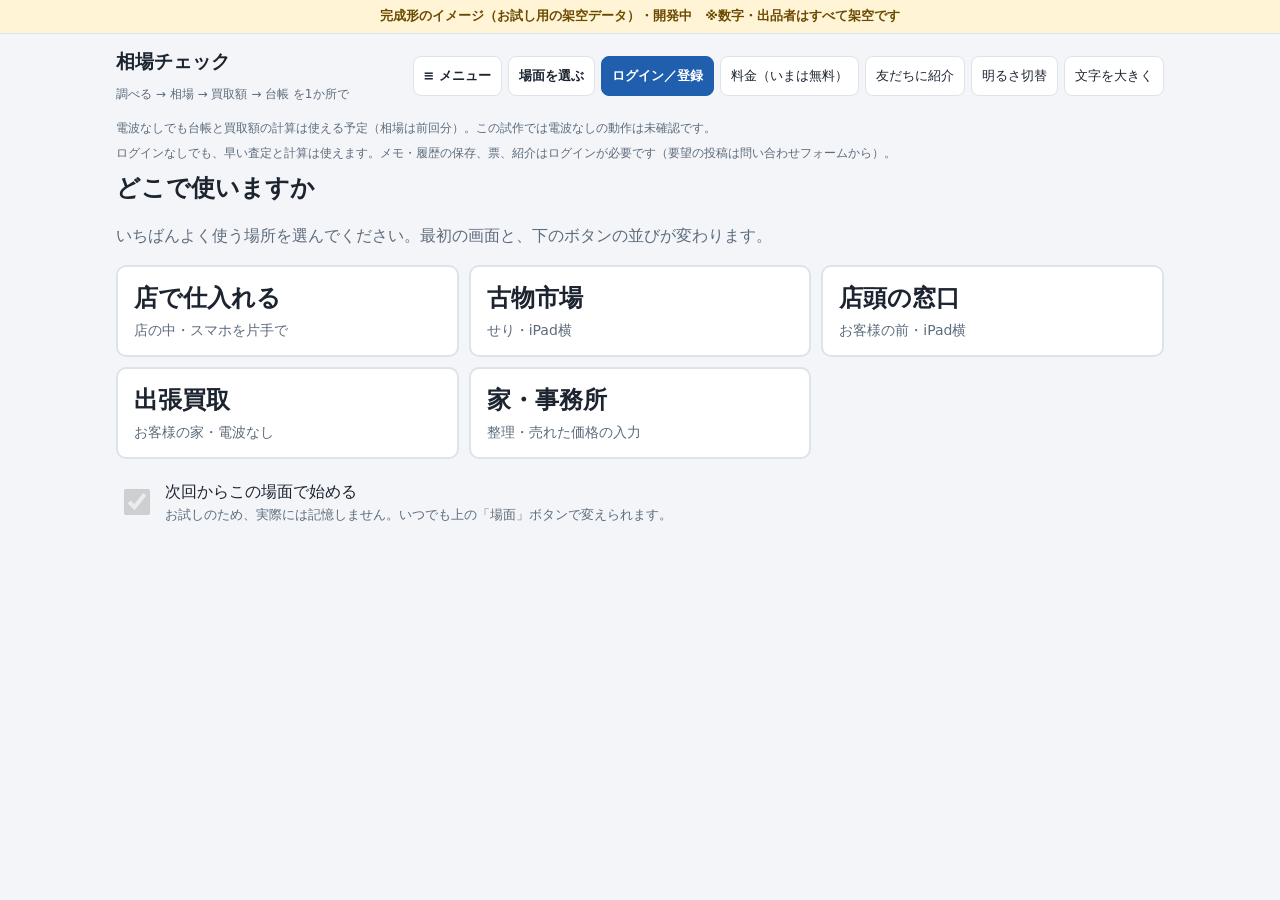
==== demo.html @ fdef5e0e "5.6：メニュー（お知らせ・設定・改修履歴）を新設・要望の対応履歴を分けた" ====
<!doctype html>
<html lang="ja">
<head>
<meta charset="utf-8">
<meta name="viewport" content="width=device-width,initial-scale=1">
<meta name="robots" content="noindex">
<title>相場チェック｜完成形のイメージ（お試し）</title>
<style>
:root{--bg:#f3f5f8;--card:#fff;--ink:#1c2430;--sub:#5d6b7c;--line:#dde3ea;--pri:#1f5fae;--pri-ink:#fff;--ok:#1d7a4d;--warn:#b25e00;--ng:#b3261e;--band:#fff4d6;--band-ink:#6b4a00;--soft:#eaf1fb;--c1:#1f5fae;--c2:#c2410c;--c3:#7b3fa0;--c4:#0f766e;--c5:#a16207;--c6:#be185d;--c7:#4d7c0f}
@media (prefers-color-scheme:dark){:root:not([data-theme=light]){--bg:#0f1318;--card:#181e26;--ink:#e6ebf1;--sub:#9aa7b6;--line:#2b3440;--pri:#5b9bea;--pri-ink:#0b1320;--ok:#4cc38a;--warn:#e6a04a;--ng:#ff8a80;--band:#3a2f10;--band-ink:#ffdf91;--soft:#1b2736;--c1:#6aa8f5;--c2:#f08a5d;--c3:#c39be0;--c4:#4fd1c0;--c5:#e5c158;--c6:#f08cb8;--c7:#a3d65c}}
:root[data-theme=dark]{--bg:#0f1318;--card:#181e26;--ink:#e6ebf1;--sub:#9aa7b6;--line:#2b3440;--pri:#5b9bea;--pri-ink:#0b1320;--ok:#4cc38a;--warn:#e6a04a;--ng:#ff8a80;--band:#3a2f10;--band-ink:#ffdf91;--soft:#1b2736;--c1:#6aa8f5;--c2:#f08a5d;--c3:#c39be0;--c4:#4fd1c0;--c5:#e5c158;--c6:#f08cb8;--c7:#a3d65c}
*{box-sizing:border-box}
[hidden]{display:none!important}
body{margin:0;background:var(--bg);color:var(--ink);font:16px/1.6 system-ui,"Hiragino Sans","Yu Gothic UI",Meiryo,sans-serif;padding-bottom:84px}
.band{position:sticky;top:0;z-index:40;background:var(--band);color:var(--band-ink);font-size:13px;text-align:center;padding:6px 10px;border-bottom:1px solid var(--line);font-weight:600}
header{display:flex;align-items:center;gap:10px;padding:12px 16px;max-width:1080px;margin:0 auto}
header h1{font-size:19px;margin:0;flex:1}
header small{color:var(--sub);font-weight:400;font-size:12px}
.themebtn{border:1px solid var(--line);background:var(--card);color:var(--ink);border-radius:8px;padding:6px 10px;font-size:13px;min-height:36px}
main,.wrap{max-width:1080px;margin:0 auto;padding:0 16px}
.screen{display:none;position:relative}.screen.on{display:block}
.tag{position:absolute;top:-4px;right:0;font-size:11px;color:var(--sub);background:var(--card);border:1px solid var(--line);border-radius:6px;padding:1px 7px;max-width:70%}
.card{background:var(--card);border:1px solid var(--line);border-radius:12px;padding:16px;margin:12px 0;position:relative}
.card>.tag{top:6px;right:8px}
h2{font-size:18px;margin:6px 0 4px}h3{font-size:16px;margin:0 0 8px}
.note{color:var(--sub);font-size:16px}
button.trial{background:repeating-linear-gradient(45deg,var(--soft) 0 8px,var(--card) 8px 16px);border:2px dashed var(--warn);color:var(--ink);font-weight:700}
button.trial::after{content:"（お試し専用・実物にはありません）";display:block;font-size:15px;font-weight:400;color:var(--sub)}
#aurk button{min-width:64px;font-size:16px;min-height:48px}
label{display:block;font-size:14px;color:var(--sub);margin:10px 0 4px}
input,select,textarea{width:100%;font:inherit;padding:11px 12px;border:1px solid var(--line);border-radius:10px;background:var(--bg);color:var(--ink);min-height:46px}
button{font:inherit;min-height:46px;border-radius:10px;border:1px solid var(--line);background:var(--card);color:var(--ink);padding:8px 14px;cursor:pointer}
button.pri{background:var(--pri);color:var(--pri-ink);border-color:var(--pri);font-weight:700}
button:disabled{opacity:.45;cursor:not-allowed}
tr.voided td{color:var(--sub)}
.row{display:flex;gap:10px;flex-wrap:wrap}.row>*{flex:1 1 140px}
.cand{display:flex;gap:12px;align-items:center;border:2px solid var(--line);border-radius:12px;padding:12px;margin:8px 0;cursor:pointer;background:var(--card)}
.cand.sel{border-color:var(--pri);background:var(--soft)}
.thumb{width:56px;height:56px;border-radius:10px;background:linear-gradient(135deg,#8b97a6,#4b5563);flex:none;display:grid;place-items:center;color:#fff;font-size:12px}
.cand b{display:block}.cand .meta{font-size:13px;color:var(--sub)}
.match{margin-left:auto;text-align:right;font-weight:700;min-width:64px}
.bar{height:6px;background:var(--line);border-radius:4px;margin-top:4px;overflow:hidden}.bar i{display:block;height:100%;background:var(--pri)}
.warnbox{background:var(--band);color:var(--band-ink);border-radius:10px;padding:8px 12px;font-size:13px;margin-top:8px}
.chk{display:flex;align-items:center;gap:12px;padding:10px 4px;border-bottom:1px solid var(--line);margin:0;color:var(--ink);font-size:16px}
.chk input{width:26px;height:26px;min-height:0;flex:none}
.chk span{flex:1}.chk em{font-style:normal;color:var(--sub);font-size:13px;display:block}
.stats{display:grid;grid-template-columns:repeat(2,1fr);gap:10px}
@media(min-width:700px){.stats{grid-template-columns:repeat(4,1fr)}}
.stat{background:var(--soft);border-radius:10px;padding:10px 12px}
.stat .k{font-size:12px;color:var(--sub)}.stat .v{font-size:22px;font-weight:700}.stat .s{font-size:12px;color:var(--sub)}
.badge{display:inline-block;font-size:12px;border-radius:6px;padding:1px 7px;margin-left:4px;font-weight:600;white-space:nowrap}
.b-warn{background:var(--band);color:var(--band-ink)}.b-out{background:var(--line);color:var(--sub)}
.tablewrap{overflow-x:auto;-webkit-overflow-scrolling:touch}
table{border-collapse:collapse;width:100%;font-size:14px;min-width:560px}
th,td{padding:8px;border-bottom:1px solid var(--line);text-align:left;white-space:nowrap}
th{font-size:12px;color:var(--sub)}
td.num,th.num{text-align:right;font-variant-numeric:tabular-nums}
tr.out td{opacity:.42;text-decoration:line-through}
td a{color:var(--pri)}
@media(max-width:699px){
 table.cards{min-width:0}.cards thead{display:none}
 .cards tr{display:block;border:1px solid var(--line);border-radius:10px;margin:8px 0;padding:6px 12px}
 .cards td{display:flex;justify-content:space-between;align-items:center;gap:12px;white-space:normal;border:0;padding:4px 0;text-align:right;font-size:15px}
 .cards td::before{content:attr(data-l);color:var(--sub);font-size:12px;text-align:left;flex:none}
 .cards td.num{text-align:right}
}
.legend{display:flex;gap:12px;flex-wrap:wrap;font-size:12px;color:var(--sub);margin:6px 0}
.legend span{display:inline-flex;align-items:center;gap:5px}
.seg{display:inline-flex;border:1px solid var(--line);border-radius:10px;overflow:hidden}
.seg button{border:0;border-radius:0;min-height:42px;font-size:14px}.seg button.on{background:var(--pri);color:var(--pri-ink)}
svg text{fill:var(--sub);font-size:12px}
.big{font-size:34px;font-weight:800;color:var(--pri);line-height:1.2}
.range{font-size:15px}
.calc .l{display:flex;justify-content:space-between;padding:6px 0;border-bottom:1px dashed var(--line);font-size:15px}
.vote{display:grid;grid-template-columns:1fr 1fr;gap:8px}
.vote button.on{background:var(--pri);color:var(--pri-ink);border-color:var(--pri)}
nav.tabs{position:fixed;left:0;right:0;bottom:0;background:var(--card);border-top:1px solid var(--line);display:flex;z-index:30;padding-bottom:env(safe-area-inset-bottom)}
nav.tabs button{flex:1;border:0;border-radius:0;min-height:60px;font-size:11px;background:transparent;color:var(--sub);display:flex;flex-direction:column;align-items:center;justify-content:center;gap:2px;padding:4px 0;position:relative}
nav.tabs button svg{width:22px;height:22px;stroke:currentColor;fill:none;stroke-width:1.8}
nav.tabs button.on{color:var(--pri);font-weight:700;box-shadow:inset 0 3px 0 var(--pri)}
.lockstrip{position:fixed;left:8px;right:8px;bottom:68px;z-index:35;background:var(--band);color:var(--band-ink);border:2px solid var(--warn);border-radius:10px;padding:8px 12px;font-size:15px;font-weight:700;text-align:center;cursor:pointer}
.caut{background:var(--band);color:var(--band-ink);border:2px solid var(--warn);border-radius:10px;padding:10px 12px;font-size:15px;margin-bottom:8px}
.steps{display:grid;grid-template-columns:repeat(3,1fr);gap:8px;margin:10px 0}.steps div{background:var(--soft);border-radius:10px;padding:10px 6px;font-size:13px;text-align:center}.steps b{display:block;font-size:16px}
.pill{display:inline-block;font-size:12px;font-weight:700;border-radius:6px;padding:1px 7px;background:var(--band);color:var(--band-ink);margin-left:4px}
body:not(.showtags) .tag{display:none}
nav.tabs button.lockd{opacity:.55}
@media(min-width:900px){body{padding-bottom:24px}nav.tabs{position:sticky;top:31px;bottom:auto;max-width:1048px;margin:0 auto 4px;border:1px solid var(--line);border-radius:12px;overflow:hidden}nav.tabs button{flex-direction:row;font-size:14px;gap:8px;box-shadow:none}nav.tabs button.on{box-shadow:inset 0 -3px 0 var(--pri)}.lockstrip{position:static;max-width:1048px;margin:0 auto 6px}}
.q{border-top:1px solid var(--line);padding:10px 0}.q b{font-size:14px}
.q .fake{margin-top:6px;border:1px dashed var(--line);border-radius:8px;padding:8px;color:var(--sub);font-size:13px}
/* 追加：検索窓・操作帯 */
.sbar{display:flex;gap:8px;flex-wrap:wrap;align-items:stretch}
.sbar input{flex:1 1 100%}.sbar select{flex:1 1 120px}.sbar button{flex:1 1 90px}
.chs{display:grid;grid-template-columns:repeat(2,1fr);gap:8px;margin-top:8px}
@media(min-width:700px){.chs{grid-template-columns:repeat(4,1fr)}}
.chs div{background:var(--soft);border-radius:10px;padding:8px 10px;font-size:13px}.chs b{font-size:15px;display:block}.chs a{color:var(--pri)}
.rank{list-style:none;margin:6px 0 0;padding:0}
.rank li{display:flex;gap:10px;align-items:center;padding:9px 4px;border-bottom:1px solid var(--line);font-size:15px;cursor:pointer}
.rank li.dis{cursor:default;opacity:.6}
.rank .n{width:26px;height:26px;border-radius:50%;background:var(--pri);color:var(--pri-ink);display:grid;place-items:center;font-size:13px;font-weight:700;flex:none}
.rank .c{margin-left:auto;font-size:13px;color:var(--sub)}
details summary{cursor:pointer;min-height:40px;display:flex;align-items:center;font-weight:600;font-size:15px}
.ctl{display:flex;gap:8px;flex-wrap:wrap;align-items:center;font-size:13px;color:var(--sub);padding:6px 0}
.ctl button{min-height:40px;font-size:13px}
.lockbox{display:none;text-align:center}.locked .lockbox{display:block}.locked .body{display:none}
.lockbox svg{width:44px;height:44px;stroke:var(--warn);fill:none;stroke-width:1.8}
.emptyview{display:none}.empty .emptyview{display:block}.empty .hasdata{display:none}
.links a{display:flex;justify-content:space-between;align-items:center;min-height:46px;padding:6px 12px;border:1px solid var(--line);border-radius:10px;margin:6px 0;color:var(--pri);text-decoration:none;font-size:15px}
.chips button{min-height:40px;font-size:14px;margin:3px 3px 0 0}
.tolrow{display:flex;gap:10px;align-items:center}.tolrow input[type=range]{min-height:30px;padding:0}.tolrow b{min-width:56px}
.swl{display:flex;align-items:center;gap:10px;margin-top:10px;color:var(--ink);font-size:15px}.swl input{width:26px;height:26px;min-height:0}
ul.log{padding-left:18px;margin:6px 0;font-size:14px}
.rs{grid-template-columns:repeat(3,1fr)}.rs .v{font-size:17px}
.small{font-size:13px}.small .card{padding:12px}.small .q b{font-size:13px}.small .vote button{min-height:40px;font-size:13px}
.rq{display:flex;gap:12px;border-top:1px solid var(--line);padding:12px 0}
.rq .vb{flex:none;width:64px;min-height:64px;display:flex;flex-direction:column;align-items:center;justify-content:center;padding:4px;font-size:11px;line-height:1.3;gap:0}
.rq .vb b{font-size:20px}.rq .vb.on{background:var(--pri);color:var(--pri-ink);border-color:var(--pri)}
.rq .bd{flex:1;min-width:0}.rq .ti{font-weight:700;font-size:16px}
.rq .ai{font-size:14px;margin-top:4px;background:var(--soft);border-radius:8px;padding:6px 10px}
.rq .dt{font-size:12px;color:var(--sub);margin-top:4px}
.st{display:inline-block;font-size:12px;font-weight:700;border-radius:6px;padding:1px 8px;margin-right:6px;background:var(--line);color:var(--sub)}
.st.s-adopt{background:var(--ok);color:var(--pri-ink)}.st.s-dev{background:var(--pri);color:var(--pri-ink)}.st.s-pub{background:var(--ok);color:var(--pri-ink)}.st.s-wait{background:var(--band);color:var(--band-ink)}
.grp{font-size:13px;font-weight:700;color:var(--sub);margin:14px 0 0;padding:4px 0;border-bottom:2px solid var(--line)}
.sim{background:var(--soft);border-radius:10px;padding:8px 10px;margin-top:8px}.sim .rq{padding:8px 0}.sim .rq .vb{width:auto;min-height:44px;flex-direction:row;font-size:13px;padding:6px 10px}
.rq .ct{font-size:14px;margin-top:4px;word-break:break-word}
.ctr{display:flex;gap:10px;align-items:center;padding:9px 0;border-top:1px solid var(--line)}.ctr .n{width:28px;height:28px;border-radius:50%;background:var(--pri);color:var(--pri-ink);display:grid;place-items:center;font-weight:700;font-size:14px;flex:none}.ctr .pt{margin-left:auto;font-size:20px;font-weight:800;text-align:right;flex:none}.ctr .pt small{font-size:12px;font-weight:400;color:var(--sub)}.ctr .bk{font-size:12px;color:var(--sub)}
.mb{min-height:40px!important;margin:6px 6px 0 0;font-size:14px}.mb.on{background:var(--pri);color:var(--pri-ink);border-color:var(--pri)}
header{flex-wrap:wrap}header h1{flex:1 1 150px}.hbtns{display:flex;gap:6px;flex-wrap:wrap}.hbtns .themebtn{min-height:40px}
.hmob,.infosp{display:none}
@media(max-width:600px){
header{flex-wrap:nowrap;flex-direction:column;align-items:stretch;gap:6px}
header h1{display:none}
.hmob{display:flex;gap:8px;align-items:stretch}
.hmob #hscene{flex:1 1 auto;min-width:0;text-align:left;border:1px solid var(--line);background:var(--card);color:var(--ink);border-radius:8px;padding:6px 10px;min-height:48px;font-size:16px;line-height:1.25}
.hmob #hscene small{display:block;font-size:13px;color:var(--sub);white-space:nowrap;overflow:hidden;text-overflow:ellipsis}
.hmob #lgbtn2{flex:none;min-height:48px;padding:6px 8px;font-size:16px;font-weight:700;white-space:nowrap}
.hbtns #lgbtn{display:none}
.tip{display:inline-block;margin-left:4px;min-width:24px;min-height:24px;line-height:24px;text-align:center;border:1px solid var(--sub);border-radius:12px;font-size:13px;font-weight:700;color:var(--sub);text-decoration:none;cursor:pointer;padding:0 5px;vertical-align:middle}
#tipbox{position:fixed;left:8px;right:8px;bottom:70px;z-index:99;background:var(--ink);color:var(--bg);border-radius:10px;padding:12px 14px;font-size:16px;line-height:1.5}
.hmob #hmenu{flex:none;min-height:48px;padding:6px 12px;font-size:16px;font-weight:700}
.hbtns{display:none;flex-direction:column;flex-wrap:nowrap}
header.mopen .hbtns{display:flex}
.hbtns .themebtn{width:100%;min-height:48px;font-size:16px;text-align:left}
.hbtns #scbtn{display:none}
.infopc{display:none}
.infosp{display:block;margin:0 0 6px}
.infosp summary{font-size:12px;color:var(--sub);min-height:32px;display:flex;align-items:center;cursor:pointer}
}
.free{background:var(--ok);color:var(--pri-ink);border-radius:12px;padding:14px;text-align:center;font-size:26px;font-weight:800;line-height:1.3}.free small{display:block;font-size:13px;font-weight:600;margin-top:4px}
table.cmp{min-width:0}.cmp th,.cmp td{white-space:normal;vertical-align:top;font-size:14px}.cmp td:nth-child(2),.cmp td:nth-child(3){width:28%}
.plan{display:grid;grid-template-columns:1fr 1fr;gap:10px}.plan div{background:var(--soft);border-radius:10px;padding:10px 12px}.plan b{font-size:20px;display:block}
.pr{list-style:none;padding:0;margin:0}.pr li{padding:10px 0;border-top:1px solid var(--line);font-size:15px}.pr li b{display:block}
.code{display:flex;gap:8px;align-items:center}.code .cv{flex:1;font:700 24px/1.2 ui-monospace,Consolas,monospace;background:var(--soft);border-radius:10px;padding:12px;text-align:center;letter-spacing:.05em}
.sample{background:var(--soft);border-left:4px solid var(--pri);border-radius:8px;padding:10px 12px;font-size:15px}
.bn{font-size:13px;margin:6px 0 0}.bn b{color:var(--ink)}
.mine{background:var(--soft);border-radius:10px;padding:8px 12px;margin:8px 0;font-size:15px}
.hl{display:flex;gap:10px;padding:8px 0;border-top:1px solid var(--line);font-size:14px}.hl i{font-style:normal;color:var(--sub);flex:none;width:44px}.hl em{font-style:normal;color:var(--sub);flex:none;margin-left:auto;padding-left:6px}
/* v6：早い査定・まとめて査定・大きな文字・本人確認 */
body.lg{zoom:1.25}
.offl{font-size:12px;color:var(--sub);margin:0 0 6px}
.k4,.rk4{display:grid;grid-template-columns:repeat(4,1fr);gap:6px}
.k4 label{margin:0;display:flex;flex-direction:column;align-items:center;gap:4px;padding:10px 2px;border:2px solid var(--line);border-radius:10px;font-size:13px;color:var(--ink);text-align:center;cursor:pointer;line-height:1.3}
.k4 label.on{border-color:var(--ok);background:var(--soft)}
.k4 input{width:28px;height:28px;min-height:0}
.rk4 button{min-height:64px;font-size:22px;font-weight:800;padding:4px;display:flex;flex-direction:column;align-items:center;justify-content:center;line-height:1.2}
.rk4 button small{font-size:11px;font-weight:400}
.rk4 button.on{background:var(--pri);color:var(--pri-ink);border-color:var(--pri)}
.kbig{text-align:center}.kbig .big{font-size:42px}
.bi{display:flex;gap:10px;align-items:center;padding:10px 0;border-top:1px solid var(--line)}.bi .nm{flex:1;min-width:0;font-size:15px}.bi .am{font-weight:800;font-size:18px;white-space:nowrap}.bi button{min-height:40px;font-size:13px}
.cand.na{opacity:.7}
.need{border:2px solid var(--warn);background:var(--band);color:var(--band-ink);border-radius:10px;padding:8px 12px;font-size:14px;margin-top:8px}
.req{color:var(--ng);font-weight:700}
.pill.soon{background:var(--soft);color:var(--sub);border:1px solid var(--line)}
/* v8：場面・値札判定・せり・窓口・出張・整理 */
#scgrid{display:grid;gap:10px;margin:10px 0}
@media(min-width:768px){#scgrid{grid-template-columns:repeat(3,1fr)}}
.scb{display:flex;flex-direction:column;align-items:flex-start;gap:2px;width:100%;min-height:92px;margin:0;padding:12px 16px;border:2px solid var(--line);font-size:24px;font-weight:700;text-align:left}
.scb small{font-size:14px;color:var(--sub);font-weight:400}
.scb.on{border-color:var(--pri);background:var(--soft)}
.two{display:block}
@media(min-width:768px) and (orientation:landscape){.two{display:grid;grid-template-columns:minmax(260px,340px) 1fr;gap:14px;align-items:start}}
.actbar{position:sticky;bottom:68px;z-index:20;display:flex;gap:8px;padding:8px;margin:12px 0;background:var(--card);border:1px solid var(--line);border-radius:12px;box-shadow:0 -2px 10px rgba(0,0,0,.14)}
.actbar button{flex:1;min-height:64px;font-size:20px;font-weight:700}
@media(min-width:900px){.actbar{bottom:8px}}
.verdict{border-radius:14px;padding:14px 8px;font-size:56px;font-weight:800;line-height:1.2;text-align:center}
.vy{background:var(--ok);color:var(--pri-ink)}.vn{background:var(--ng);color:var(--pri-ink)}
.vl{font-size:24px;font-weight:700;margin-top:10px}
.bigin{font-size:32px!important;font-weight:800;text-align:right;min-height:60px}
input.over{border:3px solid var(--ng)}
.alert{background:var(--ng);color:var(--pri-ink);border-radius:10px;padding:10px 12px;font-size:18px;font-weight:700;margin-top:8px}
.okline{color:var(--ok);font-size:15px;font-weight:700;margin-top:8px}
button.ng{background:var(--ng);color:var(--pri-ink);border-color:var(--ng)}
.stepb{display:flex;gap:8px;margin-top:8px}.stepb button{flex:1;min-height:52px;font-size:18px;font-weight:700}
.cu{display:flex;justify-content:space-between;align-items:center;gap:12px;padding:16px 0;border-bottom:1px solid var(--line);font-size:24px;text-align:left}.cu b{font-size:34px;white-space:nowrap}
.cli{display:flex;justify-content:space-between;gap:8px;align-items:center}
.lists{display:grid;grid-template-columns:1fr 1fr;gap:10px}
.ph{display:flex;gap:6px;flex-wrap:wrap;align-items:center;margin-top:6px}.ph .thumb{width:64px;height:64px;font-size:12px}
.vrow{border-top:1px solid var(--line);padding:12px 0}
.qt{border:2px dashed var(--ink);border-radius:10px;padding:14px;background:var(--card)}
.qt .sg{border:1px solid var(--line);min-height:70px;border-radius:8px;margin-top:6px;padding:6px;color:var(--sub);font-size:13px}
.oin{width:150px;min-height:46px;text-align:right}
.pillon{display:inline-block;background:var(--warn);color:var(--pri-ink);font-size:12px;font-weight:700;border-radius:6px;padding:1px 8px}
</style>
</head>
<body>
<div class="band">完成形のイメージ（お試し用の架空データ）・開発中　※数字・出品者はすべて架空です</div>
<header><h1>相場チェック<br><small>調べる → 相場 → 買取額 → 台帳 を1か所で</small></h1><div class="hmob"><button id="hscene" data-go="s16"><b>相場チェック</b><small>場面を選ぶ</small></button><button class="themebtn" id="lgbtn2" aria-pressed="false" aria-label="文字を大きくする">文字 大</button><button class="themebtn" id="hmenu" data-go="s17">≡ メニュー</button></div><div class="hbtns" id="hbtns"><button class="themebtn" id="hmenu2" data-go="s17" style="font-weight:700">≡ メニュー</button><button class="themebtn" id="scbtn" data-go="s16" style="font-weight:700">場面を選ぶ</button><button class="themebtn pri" id="authbtn" data-go="s9" style="font-weight:700">ログイン／登録</button><button class="themebtn" data-go="s7">料金（いまは無料）</button><button class="themebtn" data-go="s8">友だちに紹介</button><button class="themebtn" id="themebtn">明るさ切替</button><button class="themebtn" id="lgbtn" aria-pressed="false">文字を大きく</button></div></header>
<div class="wrap"><div class="infopc"><p class="offl">電波なしでも台帳と買取額の計算は使える予定（相場は前回分）。この試作では電波なしの動作は未確認です。</p>
<p class="note" style="margin:0 0 6px;font-size:12px">ログインなしでも、早い査定と計算は使えます。メモ・履歴の保存、票、紹介はログインが必要です（要望の投稿は問い合わせフォームから）。</p></div>
<details class="infosp"><summary>ⓘ 電波なし・ログインなしでも使える範囲</summary><p class="offl">電波なしでも台帳と買取額の計算は使える予定（相場は前回分）。この試作では電波なしの動作は未確認です。</p>
<p class="note" style="margin:0 0 6px;font-size:12px">ログインなしでも、早い査定と計算は使えます。メモ・履歴の保存、票、紹介はログインが必要です（要望の投稿は問い合わせフォームから）。</p></details></div>

<!-- 常設の検索窓 -->
<div class="wrap" id="topwrap" hidden>
<div class="card" style="margin-top:0"><span class="tag">P0-1</span>
<h2 style="margin-top:0">この道具でできること</h2>
<p style="margin:4px 0;font-size:17px;font-weight:700">型番・商品名を入れると、売れた相場と「いくらまでなら買ってよいか」が出ます。</p>
<div class="steps"><div><b>① 調べる</b>品物を調べる</div><div><b>② 相場</b>相場を見る</div><div><b>③ 買取額</b>買取額を決める</div></div>
<button class="pri" data-go="s1" style="width:100%">① 品物を調べるから始める</button></div>
<div class="card" id="gs"><span class="tag">P0-1・P0-3・P1-6</span>
<label style="margin-top:0">キーワード・型番・バーコード番号（JAN）でまとめて検索（メルカリなど7つの売り場）</label>
<div class="sbar">
<input id="gq" placeholder="例：WH-1000XM4" inputmode="search" aria-label="検索">
<select id="gp" aria-label="期間"><option value="30">30日</option><option value="90" selected>90日</option><option value="365">1年</option><option value="1095">3年</option><option value="3650">10年（検討中）</option></select>
<button class="pri" id="gsgo">検索</button>
<button id="algo">値下がり・値上がりのお知らせ<span class="pill soon">検討中（相場データの提供元が未定）</span></button>
</div>
<p class="note" id="p10" hidden>10年分<span class="pill soon">検討中（相場データの提供元が未定）</span>は、いまは表示できません。このお試し版では、直近1000日ほどのお試し用データです。</p>
<div id="alertbox" hidden class="card" style="background:var(--soft);margin-bottom:0">
<h3>お知らせを登録（例・送信されません）<span class="pill soon">検討中（相場データの提供元が未定）</span></h3>
<p class="note">値動きのお知らせは検討中です（相場データの提供元が未定です）。ここでは動きの例だけ試せます。</p>
<div class="row"><div><label>種類</label><select id="at"><option>値下がり</option><option>値上がり</option></select></div>
<div><label>この価格を下回る／上回ったら（円）</label><input id="av" type="number" inputmode="numeric"></div></div>
<button class="pri" id="aadd" style="width:100%;margin-top:10px">登録する</button>
<ul class="log" id="alist"></ul>
</div>
<div id="sres" hidden></div>
<details><summary>ランキング（例・持ち寄りが集まったら表示します）</summary>
<div class="seg" id="rkseg" style="margin-top:6px"><button class="on" data-k="sold">よく売れている品</button><button data-k="move">値動きの大きい品</button><button data-k="turn">売れるまでが短い品</button></div>
<ul class="rank" id="rank"></ul>
<p class="note" id="rknote"></p></details>
</div>
</div>

<nav class="tabs" id="tabs">
<button data-s="s0"><svg viewBox="0 0 24 24"><path d="M13 2L5 14h6l-1 8 8-12h-6z"/></svg>早い査定</button>
<button data-s="s1"><svg viewBox="0 0 24 24"><circle cx="11" cy="11" r="6"/><path d="M16 16l5 5"/></svg>①調べる</button>
<button data-s="s2" id="t2"><svg viewBox="0 0 24 24"><path d="M3 20V4M3 20h18M7 15l4-5 3 3 6-8"/></svg>②相場</button>
<button data-s="s3" id="t3"><svg viewBox="0 0 24 24"><rect x="4" y="3" width="16" height="18" rx="2"/><path d="M8 8h8M8 13h2M12 13h2M8 17h2M12 17h2"/></svg>③買取額</button>
<button data-s="s4"><svg viewBox="0 0 24 24"><path d="M5 3h12l2 2v16H5zM9 9h6M9 13h6M9 17h4"/></svg>④台帳</button>
<button data-s="s5"><svg viewBox="0 0 24 24"><path d="M12 7v5l3 2"/><circle cx="12" cy="12" r="9"/></svg>⑤履歴</button>
<button data-s="s6"><svg viewBox="0 0 24 24"><path d="M4 5h16v11H9l-5 4z"/></svg>要望</button>
<button data-s="s11"><svg viewBox="0 0 24 24"><path d="M3 12l9-9h8v8l-9 9z"/><circle cx="16" cy="8" r="1.5"/></svg>値札判定</button>
<button data-s="s12"><svg viewBox="0 0 24 24"><path d="M4 20h10M7 4l6 6M10 1l6 6-5 5-6-6zM14 12l6 6"/></svg>せり</button>
<button data-s="s13"><svg viewBox="0 0 24 24"><rect x="3" y="5" width="18" height="12" rx="2"/><path d="M8 21h8"/></svg>窓口</button>
<button data-s="s14"><svg viewBox="0 0 24 24"><path d="M3 11l9-8 9 8v9H3zM9 20v-6h6v6"/></svg>出張</button>
<button data-s="s15"><svg viewBox="0 0 24 24"><path d="M4 5h16M4 10h16M4 15h16M4 20h10"/></svg>売値入力</button>
<button data-s="s17" id="t17"><svg viewBox="0 0 24 24"><path d="M4 6h16M4 12h16M4 18h16"/></svg>メニュー</button>
</nav>
<div class="lockstrip" id="lockstrip" data-go="s1" hidden>先に①で品物を確認してください（ここを押すと①へ）</div>

<main>
<!-- 0 早い査定・まとめて査定 -->
<section class="screen" id="s0"><span class="tag">P1-11・P1-12</span>
<h2>早い査定<abbr class="tip" tabindex="0" role="button" data-t="簡易確認：型番と4つの確認だけで出す、仮の目安です。">簡易確認?</abbr></h2>
<p class="note" style="margin-top:0">店頭で客を待たせないための1画面です。型番 → 状態 → 「この額まで」。詳しく見たいときだけ ②〜⑤ へ。</p>
<div class="seg" id="qmode" style="display:flex"><button class="on" data-m="one" style="flex:1">1品ずつ</button><button data-m="many" style="flex:1">まとめて</button></div>

<div id="qone">
<div class="card"><span class="tag">P1-11</span>
<label style="margin-top:0">型番・商品名を入れる</label>
<input id="kq" value="WH-1000XM4" placeholder="例：WH-1000XM4" inputmode="search" aria-label="型番">
<div class="chips" id="kchips"></div>
<p class="note" id="kmsg">例として入力済みの状態です（お試し版で調べられるのは3つ）。</p></div>
<div id="kbody">
<div class="card"><h3>候補（間違えやすい注意つき）</h3><div id="kc"></div><div class="caut" id="kcau" style="margin-top:8px"></div></div>
<div class="card"><h3>確認（4つ・すべて通す）</h3>
<div class="k4" id="kchk"></div>
<p class="note" id="khint" style="margin:8px 0 0"></p>
<h3 style="margin-top:14px">状態ランク</h3>
<div class="rk4" id="krk"></div></div>
<div class="card"><h3>相場の要点（お試し用データ・直近90日）</h3>
<div class="stats rs" id="kst"></div>
<div id="kwarn"></div></div>
<div class="card kbig"><div class="note" style="font-size:15px">この額まで（買ってよい上限の目安）</div>
<div class="big" id="kmx">—</div><p class="range" id="krg" style="margin:4px 0"></p><p class="range" id="krg2" style="margin:4px 0"></p>
<button class="pri" id="kled" style="width:100%;min-height:58px;font-size:19px" disabled>台帳に入れる</button>
<p class="note" id="kledn"></p>
<div class="warnbox" style="text-align:left">過去の売り切れから出した目安です。実際の売値・状態・相場で変わります。最終判断はご自身で。</div>
<div class="row" style="margin-top:10px"><button data-k="s2">② 相場を詳しく</button><button data-k="s3">③ 買取額を詳しく</button><button data-k="s5">⑤ 履歴</button></div></div>
</div>
</div>

<div id="qmany" hidden>
<div class="card"><span class="tag">P1-12</span><h3>品を一覧に足す</h3>
<div class="row"><div><label style="margin-top:0">品物</label><select id="bm"></select></div><div><label style="margin-top:0">状態</label><select id="br"><option>S</option><option>A</option><option selected>B</option><option>C</option></select></div></div>
<label class="chk" style="border:0"><input type="checkbox" id="bchk" checked><span>型番・色・世代・付属品の4つを確認した</span></label>
<button class="pri" id="badd" style="width:100%;min-height:54px;margin-top:6px">一覧に足す</button>
<p class="note" id="bmsg">例として3品を入れてあります。</p></div>
<div class="card"><h3>合計の買取額の上限</h3>
<div class="big" id="btot">0 円</div><p class="note" id="bsub"></p>
<h3 style="font-size:14px;margin:12px 0 0">1品ずつの内訳</h3>
<div id="bl"></div>
<div id="bwarn"></div>
<button class="pri" id="bled" style="width:100%;min-height:58px;font-size:19px;margin-top:10px">まとめて台帳に入れる</button>
<p class="note" id="bledn"></p>
<div class="warnbox">1品ずつの上限の足し算です。実際の売値・状態・相場で変わります。</div></div>
</div>
</section>

<!-- ① 特定 -->
<section class="screen" id="s1"><span class="tag">P1-1</span>
<h2>① 品物を調べる</h2>
<div class="card">
<div class="row"><button class="pri" id="photo">写真を撮る<span class="pill soon">検討中（費用の出どころが未定）</span></button><button id="barcode">バーコード番号（JAN）を読む</button></div>
<label>型番・商品名・バーコード番号（JAN）を入れてください</label>
<input id="q" placeholder="例：WH-1000XM4" inputmode="search">
<p class="note" id="samplenote">いまは例として「WH-1000XM4」を調べた結果を出しています（このお試し版で調べられるのは WH-1000XM4／Switch／Kiss X10 の3つ）。</p>
<p class="note">写真で候補を出す機能は検討中です（費用の出どころが未定）。出すときも「候補を出すだけ」で、自動では確定しません。</p>
</div>
<div class="card">
<span class="tag">P1-10</span><h3>候補（一致度が高い順）</h3>
<div class="caut" id="cau"></div>
<div id="cands"></div>
<div id="reprow" class="note" style="margin-top:8px"></div>
<div class="warnbox">似た別商品が混ざります。下の確認を通してから先へ進みます。</div>
</div>
<div class="card"><span class="tag">P2-5</span>
<h3 id="memoh">利用者の見分け方メモ（例）</h3>
<div id="memos"></div>
<button id="memoadd" style="width:100%;margin-top:8px">メモを足す</button>
<div id="memoform" hidden style="margin-top:8px"><label style="margin-top:0">見分け方（個人情報・他人の文章や画像の転載は書かない）</label><input id="memoin" maxlength="80" placeholder="例：箱の型番ラベルと本体の刻印を見比べる"><button class="pri" id="memosend" style="width:100%;margin-top:8px">送る（例）</button></div>
<p class="note" id="memomsg">利用者の経験談です。確認チェックの代わりにはなりません。不適切な投稿は通報で非表示にします。</p></div>
<div class="card">
<h3>確認チェック（すべて通すと確定できます）</h3>
<div id="checks"></div>
<label>状態ランク</label>
<select id="rankSel"><option value="">選んでください</option><option value="S">S（新品同様）</option><option value="A">A（美品）</option><option value="B">B（使用感あり）</option><option value="C">C（傷・難あり）</option></select>
<button class="pri" id="confirm" style="width:100%;margin-top:14px" disabled>この商品で確定して相場を見る</button>
<p class="note" id="confmsg">未確認の項目があります。</p>
</div>
</section>

<!-- ② 相場 -->
<section class="screen" id="s2"><span class="tag">P0-1〜5 / P1-2</span>
<h2>② 相場を見る（売り切れた価格）</h2>
<div class="card lockbox"><h3>先に①で品物を確認してください</h3><p class="note">似た別商品の相場が混ざるのを防ぐため、確認チェックを通すまで相場は見られません。</p><button class="pri" data-go="s1">① 調べるへ</button></div>
<div class="body">
<p class="note" id="sub2"></p><p class="note" id="n30line"></p>
<div class="card"><h3>相場を取り込む（利用者が開いたページの文字を貼り付け）</h3>
<span class="tag" style="top:8px">P1-2</span>
<p class="note">1. 7つの売り場の売り切れ検索を一度に開く　2. 開いたページの文字をコピー　3. ここに貼り付け</p>
<button class="pri" id="open7" style="width:100%">7つの売り場の売り切れ検索を一度に開く</button>
<button disabled style="width:100%;margin-top:8px">自動で取り込む<span class="pill soon">検討中（相場データの提供元が未定）</span></button>
<div class="links" id="links7" hidden></div>
<p class="note" id="open7n" hidden>お試し版では、リンクの一覧を出すだけです（実物では新しいタブで開きます）。リンクは例です。</p>
<label>貼り付け欄</label><textarea id="paste" rows="3" placeholder="ここにページの文字を貼り付け（例：何も貼らなくても動きます）"></textarea>
<div class="row"><div><label>取り込む品の状態</label><select id="pcond"><option>B</option><option>S</option><option>A</option><option>C</option></select></div><div style="align-self:end"><button class="pri" id="imp" style="width:100%">取り込む</button></div></div>
<p class="note" id="impmsg"></p>
</div>
<div class="card emptyview"><h3>まだ記録が0件です</h3><p class="note">相場は、上の取り込みか、自分の買取記録がたまるまで空です。次の7つの売り場で売り切れの検索を開いて、文字を貼り付けてください。数字は取り込んだ分だけが出ます。</p><div class="links" id="linksE"></div></div>
<div class="hasdata">
<div class="card">
<div class="row">
<div><label>期間</label><select id="fp"><option value="30">直近30日</option><option value="90" selected>直近90日</option><option value="365">直近1年</option><option value="1095">直近3年</option><option value="3650">直近10年（検討中）</option></select></div>
<div><label>状態</label><select id="fc"><option value="">すべて</option><option>S</option><option>A</option><option>B</option><option>C</option></select></div>
<div><label>除外キーワード</label><input id="fx" value="ジャンク"></div>
</div>
<label>飛び抜けた価格とみなす幅（真ん中の価格から ±）</label>
<div class="tolrow"><input id="tol" type="range" min="10" max="80" step="5" value="40"><b id="tolv">±40%</b></div>
<label class="swl" style="margin-bottom:0"><input type="checkbox" id="norep"><span>同じ出品者の繰り返し（3回以上）を除外する</span></label>
</div>
<div class="card">
<div class="stats" id="stats"></div><p class="range" id="s2rg" style="margin:6px 0"></p>
<div class="stats" id="turn" style="margin-top:10px"></div>
<span class="tag" style="top:auto;bottom:4px">P1-9</span>
<div id="lowwarn"></div>
<p class="note">平均は偏りに弱いので、幅は安値・高値で見ます。上限の計算は、初期設定では安値基準です。そこから大きく外れた「飛び抜けた価格」は薄く表示し、計算から除外します。安値＝直近の売り切れのうち、飛び抜けた価格を除いた安い方の価格（いちばん安い1件ではありません）。</p>
</div>
<div class="card">
<div style="display:flex;justify-content:space-between;align-items:center;gap:8px;flex-wrap:wrap"><h3 style="margin:0">価格の推移</h3>
<div class="seg" id="seg"><button class="on" data-m="ch">売り場別</button><button data-m="cd">状態別</button></div></div>
<div class="legend" id="legend"></div>
<svg id="chart" width="100%" height="260" role="img" aria-label="価格の推移グラフ（例）"></svg>
<p class="note" id="chnote"></p>
</div>
<div class="card">
<h3>売り切れ一覧（7つの売り場をまとめて表示）</h3>
<div class="tablewrap"><table class="cards"><thead><tr><th>日付</th><th>売り場</th><th class="num">価格</th><th>状態</th><th>出品者</th><th>メモ</th><th>元ページ</th></tr></thead><tbody id="tb"></tbody></table></div>
<p class="note">根拠の一覧です。各行の「検索ページ」から、元の売り場の売り切れ検索へ飛べます（リンクは例）。</p>
</div>
</div>
</div>
</section>

<!-- ③ 買取額 -->
<section class="screen" id="s3"><span class="tag">P1-3</span>
<h2>③ 買取額を決める（目安）</h2>
<div class="card lockbox"><h3>先に①で品物を確認してください</h3><p class="note">品物と状態が決まるまで、買取額は出しません。</p><button class="pri" data-go="s1">① 調べるへ</button></div>
<div class="body">
<div class="card">
<p class="note" id="sub3"></p>
<div class="row">
<div><label>売れそうな価格（円）</label><input id="sp" type="number" inputmode="numeric"></div>
<div><label>売る売り場（手数料は変更可）</label><select id="ch"><option value="10">メルカリ 10%</option><option value="10">ヤフオク 10%</option><option value="10">ラクマ 10%</option><option value="0">店頭販売 0%</option></select></div>
<div><label>サイズの目安（この品物・変えられます）</label><select id="shz"></select></div>
<div><label>送料・梱包費の余裕</label><select id="shm"><option value="0">余裕なし</option><option value="1" selected>1割増し（初期）</option><option value="2">1割増し＋迷ったら1つ上のサイズ</option></select></div>
<div><label>送料・梱包費の出し方</label><select id="shr"><option value="0">目安表で計算（初期）</option><option value="1">自分の実績で計算</option></select></div>
<div><label>ほしい利益（円）</label><input id="pf" type="number" inputmode="numeric" value="2500"></div>
<div><label>30日を超えた分の下げ幅（1日あたり %）</label><input id="tp" type="number" step="0.05" min="0" max="2" inputmode="decimal" value="0.1"></div>
</div>
<p class="note" id="spnote"></p>
<p class="note" id="shnote"></p>
<p class="note" style="font-size:12px">送料の金額は「目安・例」です。正確な最新の料金は、各社の料金表で確認してください。<span class="tag" style="position:static">P1-20</span></p>
</div>
<div class="card">
<h3>この額までなら買ってよい（目安）</h3>
<div class="big" id="mx"></div><div id="mxb" style="font-size:20px;font-weight:700"></div>
<p class="range" id="rg"></p><div class="row" style="align-items:center;gap:8px"><span class="note">上限の基準：</span><span class="seg" style="width:auto"><button data-lb="mid">真ん中</button><button data-lb="low">安値</button></span></div><p class="note" style="margin:4px 0">はじめは安値基準です（安値で売れても赤字にならない額）。「真ん中」に切り替えると上限が上がります</p><p class="note" style="font-size:12px;margin:4px 0">安値＝直近の売り切れのうち、飛び抜けた価格を除いた安い方の価格（いちばん安い1件ではありません）</p>
<div class="calc" id="calc"></div>
<div class="warnbox">これは過去の売り切れから出した目安です。実際の売値・状態・相場の変動で変わります。最終判断はご自身で行ってください。</div>
</div>
<div class="card">
<h3>この目安の根拠</h3>
<p id="basis" class="note"></p>
<p class="note">自分の過去の買値に対する売値の割合（例）：このカテゴリ 平均 87%。記録が10件を超えると、あなたの実績から目安を出せるようになります。</p>
</div>
</div>
</section>

<!-- ④ 台帳 -->
<section class="screen" id="s4"><span class="tag">P1-4</span>
<h2>④ 古物台帳</h2>
<p class="note">項目は例です。実際の必要項目は警察・行政書士の案内で確認します。この台帳は例です。法定の帳簿そのものとして使えるか、記載事項・保存期間は公開前に確認中です。</p>
<p class="note" style="font-weight:700;color:var(--text)">古物台帳は消さずに訂正の記録を残します。間違えたときは、下の「最近の記録」の「訂正」を押してください（削除はできません）。</p>
<p class="note" style="font-size:12px;margin:0 0 6px">本人確認の案内：1万円以上の買取は本人確認が必要。1万円未満でも、ゲームソフト・CD/DVD・書籍・バイクとその部品・エアコンの室外機・ヒートポンプ・電線・グレーチング（2025年10月の改正で追加）などは必要。品目は最新の警察の案内で確認してください。【公開前に条文で確認】</p>
<div class="card" style="margin-bottom:4px"><b>お試し版では保存されません。正式版では、こまめにCSVで保存する予定です</b>
<div class="note" id="csvdate" style="margin-top:4px"></div></div>
<div class="card" id="pendbox" hidden></div>
<div class="card">
<p class="need" style="margin:0 0 8px;font-weight:700">お試し版です。実在の氏名・住所・書類番号は入力しないでください。入力内容は保存も送信もされません。</p>
<div id="corrbox" class="need" hidden><b>記録の訂正</b><p class="note" id="corrinfo" style="margin:4px 0"></p><label style="color:inherit">訂正の理由（必須）</label><input id="lreason" maxlength="80" placeholder="例：買取額の入れ間違い" autocomplete="off"><button id="lcorrx" style="margin-top:8px">訂正をやめる</button></div>
<div class="row">
<div><label>日時</label><input id="ldt" value="2026-10-16 14:20"></div>
<div><label>数量</label><input id="lqty" value="1" inputmode="numeric"></div>
</div>
<label>品目の区分</label><select id="lcat"><option>ヘッドホン・家電など</option><option>ゲーム機本体</option><option>カメラ</option><option>ゲームソフト</option><option>CD・DVD</option><option>書籍</option><option>バイク・バイク部品</option><option>エアコンの室外機</option><option>ヒートポンプ</option><option>電線</option><option>グレーチング</option><option>ブランド品（バッグ・時計など）</option><option>その他</option></select>
<div id="brandbox" hidden class="need" style="border-style:dashed"><b>ブランド品の確認</b>
<label class="chk" style="border:0"><input type="checkbox" id="bauth"><span>真贋（本物か）の確認をした<em>この道具は本物かどうかを判定しません。確認は店の方で行います。</em></span></label>
<label style="color:inherit">確認の方法（シリアル・刻印・付属品）をメモ</label><input id="bmemo" maxlength="120" placeholder="例：内側の刻印とシリアルを確認、保存袋・ギャランティカードあり"></div>
<label>品目</label><input id="lit">
<label>特徴（型番・状態・付属品）</label><input id="lft">
<label>買取額（円）</label><input id="lb" inputmode="numeric">
<p class="note" id="lbinfo"></p>
<div id="idneed" class="need" hidden></div><p class="note" id="idnone" hidden></p>
<h3 style="margin-top:16px">買取の相手方 <span class="req" id="idreq" hidden>（本人確認 必須）</span></h3>
<div class="row"><div><label>氏名</label><input id="lnm" placeholder="例：山田 太郎" autocomplete="off"></div><div><label>年齢</label><input id="lage" placeholder="例：34" inputmode="numeric"></div></div>
<label>住所</label><input id="laddr" placeholder="例：東京都〇〇区△△1-2-3">
<div class="row"><div><label>職業</label><input id="ljob" placeholder="例：会社員"></div>
<div><label>本人確認の方法</label><select id="lid"><option value="">選んでください</option><option>運転免許証</option><option>マイナンバーカード（表面）</option><option>パスポート</option><option>その他</option></select></div></div>
<label class="chk" id="idokrow" style="border:0"><input type="checkbox" id="lidok"><span>本人確認書類を見て確認した<em>必須：1万円以上、または対象の品目のとき</em></span></label>
<label>個別メモ</label><textarea id="lmemo" rows="3" placeholder="例：右イヤーパッドに少し劣化"></textarea>
<div class="row" style="margin-top:14px"><button class="pri" id="save">台帳に記録する</button><button id="csv">CSVで出力</button></div>
<p class="note" id="dmsg" aria-live="polite"></p><button id="lback" hidden style="width:100%;margin-top:8px"></button>
</div>
<div class="card"><h3>最近の記録</h3><div class="tablewrap"><table class="cards"><thead><tr><th>日時</th><th>品目</th><th class="num">買取額</th><th>相手方</th><th>確認</th><th>訂正</th></tr></thead><tbody id="ltb"></tbody></table></div></div>
</section>

<!-- ⑤ 履歴 -->
<section class="screen" id="s5"><span class="tag">P1-5</span>
<h2>⑤ 自分の履歴</h2>
<div class="card"><div class="stats" id="hstats"></div></div>
<div class="card"><span class="tag">P1-9</span><h3>在庫が売れるまでの日数（回転<abbr class="tip" tabindex="0" role="button" data-t="回転：仕入れた品が売れて、お金に戻るまでの早さのことです。">?</abbr>・例）</h3><div class="stats" id="hturn"></div><h3 style="margin:12px 0 0;font-size:14px">売れ残り日数の長い在庫（3件）</h3><div id="hold"></div></div>
<div class="card"><h3>買取・売却の一覧</h3><div class="tablewrap"><table class="cards"><thead><tr><th>型番</th><th>買取日</th><th class="num">買値</th><th class="num">売値</th><th class="num">買値に対する売値の割合</th><th></th></tr></thead><tbody id="htb"></tbody></table></div>
<ul class="log" id="hlog"></ul></div>
<div class="card"><h3 id="hh">同じ型番の自分の推移</h3>
<svg id="hist" width="100%" height="200" role="img" aria-label="自分の買値と売値の推移（例）"></svg>
<div class="legend"><span><svg width="18" height="8"><path d="M0 4H18" stroke="var(--c1)" stroke-width="3"/></svg>売値</span><span><svg width="18" height="8"><path d="M0 4H18" stroke="var(--c2)" stroke-width="2" stroke-dasharray="4 3"/></svg>買値</span></div></div>
<div class="card"><h3>型番ごとのメモ</h3><textarea rows="3">イヤーパッドの劣化が多い。ケース無しは -1,500円。XM5が出てからは相場が下がりぎみ。</textarea><p class="note">メモは端末内に保存される想定です。</p></div>
</section>

<!-- ⑥ ご意見 -->
<section class="screen" id="s6"><span class="tag">P1-6</span>
<h2>⑥ 改善要望</h2>
<div class="card" style="background:var(--soft)"><h3 style="margin-bottom:4px">みんなで作る相場チェック</h3>
<p class="note" style="margin:0 0 8px">使う人の要望と見分け方のメモで、少しずつ育てていきます。</p>
<p class="note" style="margin:0 0 8px">公開前のため、利用者の要望はまだありません。下は、開発中に実際に出た要望と指摘です（出どころを書いています）。</p>
<div class="stats rs"><div class="stat"><div class="k">対応済み</div><div class="v">5件</div></div><div class="stat"><div class="k">対応中</div><div class="v">2件</div></div><div class="stat"><div class="k">検討中</div><div class="v">3件</div></div></div>
<div class="row" style="margin-top:8px"><button data-go="s7">料金を見る（いまは無料）</button><button data-go="s8">紹介コード</button></div>
<p class="note" style="margin:8px 0 0">初期の参加者は「共同開発メンバー（先着30名）」とお呼びします。中身は先着の割引特典で、要望を出すなどの条件や義務はありません（要望は任意で歓迎します）。※ポイントで受けられる特典（有料1か月無料・バッジ等）は別の制度で、点数などの条件があります（検討中）。上の半額特典には影響しません。</p></div>
<div class="card"><h3>要望の対応履歴（開発中に出た要望10件・実在）</h3>
<p class="note" style="margin:0 0 6px">これは利用者の声ではなく、運営・テスト・相談相手から出たものです。各行に「対応した版（日数.回数）と日付」を書いています。システム全体の改修履歴は「メニュー」にあります。<button data-go="s17" style="min-height:40px">メニューを開く</button></p>
<div id="realreq">
<div class="vrow"><b>型番の照合を完全一致にしてほしい</b><br><span class="note">出どころ：テスト担当（2026-10-17）／状態：対応済み／対応した版：3.1（10/18）（部分一致は候補として出し、買う前に型番を目で確認する形に）</span></div>
<div class="vrow"><b>全角の型番も通してほしい</b><br><span class="note">出どころ：テスト担当（2026-10-17）／状態：対応済み／対応した版：3.1（10/18）</span></div>
<div class="vrow"><b>スマホで「文字を大きく」を見つけやすく</b><br><span class="note">出どころ：テスト担当（2026-10-17）／状態：対応済み／対応した版：3.1（10/18）（ヘッダーの「文字 大」）</span></div>
<div class="vrow"><b>用語（簡易確認・ロット・按分・回転）を説明してほしい</b><br><span class="note">出どころ：テスト担当（2026-10-17）／状態：対応済み／対応した版：3.1（10/18）（「?」をタップ）</span></div>
<div class="vrow"><b>送料・梱包費も余裕をもって計算してほしい</b><br><span class="note">出どころ：2026-10-16 古物商の方（開発の相談相手）／状態：対応済み／対応した版：1.8（10/16）</span></div>
<div class="vrow"><b>電波なしの動作を実機で確かめてほしい</b><br><span class="note">出どころ：テスト担当（2026-10-17）／状態：対応中／対応した版：3.1（10/18）で表示を正直にしました。実機確認はこれから</span></div>
<div class="vrow"><b>要望の初期表示は実在のものだけにしてほしい</b><br><span class="note">出どころ：2026-10-17 古物商の方（開発の相談相手）／状態：対応中／対応した版：3.1（10/18）（この画面）</span></div>
<div class="vrow"><b>客向け表示の切り替えを分かりやすく</b><br><span class="note">出どころ：テスト担当（2026-10-17）／状態：検討中／対応した版：まだありません</span></div>
<div class="vrow"><b>せりで上限超えのとき、1タップで記録できないように</b><br><span class="note">出どころ：テスト担当（2026-10-17）／状態：検討中／対応した版：まだありません</span></div>
<div class="vrow"><b>相場の量（10年分）をそろえてほしい</b><br><span class="note">出どころ：テスト担当（2026-10-17。せどりの方を想定した指摘）／状態：検討中（データ提供元と相談中）／対応した版：まだありません</span></div></div></div>
<div class="card"><p class="note" style="margin-bottom:0">要望は毎週まとめて判断し、すべてに状態と理由をお返しします。見送りでも、同じ要望が増えたら再検討します。</p></div>
<div class="card"><h3>要望を送る</h3>
<label style="margin-top:0">題名</label><input id="rt" placeholder="例：まとめ買いの一括査定" maxlength="60" autocomplete="off">
<div id="sim" class="sim" hidden></div>
<label>内容</label><textarea id="rb" rows="3" placeholder="どう直してほしいか"></textarea>
<label>困っている場面</label><textarea id="rs" rows="2" placeholder="例：仕入れ先で10点まとめて見るとき"></textarea>
<label>表示名（任意）</label><input id="rn" placeholder="空欄なら「匿名」">
<label class="swl"><input type="checkbox" id="rno"><span>表示名を出さない（匿名で送る）</span></label>
<button class="pri" id="radd" style="width:100%;margin-top:12px">要望を送る（例）</button>
<p class="note" id="rmsg">例です。送信・保存はされません。個人情報は書かないでください。</p></div>
<details style="margin:0 0 12px"><summary style="font-weight:700;padding:10px 0;min-height:44px">投票の操作の例（下は架空の要望です。公開後は実際の要望に替わります）</summary>
<div class="card"><span class="tag">P1-6（§3.5）</span><h3>みんなの要望（架空・例）</h3>
<div class="warnbox" style="margin:0 0 8px">票の多い要望から順に検討します（実装するかは、票数・困りごとの重さ・実現性で判断）。上は「検討・開発の途中」（受付・検討中・再検討中・採用・開発中）、下は「結果が出たもの」（公開済み・見送り）です。</div>
<div class="row"><div><label style="margin-top:0">絞り込み</label><select id="rf"><option value="">すべて</option><option value="受付">受付</option><option value="検討中">検討中</option><option value="再検討中">再検討中</option><option value="adopt">採用・開発中</option><option value="公開済み">公開済み</option><option value="見送り">見送り</option></select></div>
<div><label style="margin-top:0">並べ替え</label><select id="ro"><option value="v">票数順</option><option value="n">新しい順（受付日）</option></select></div></div>
<div id="rl"></div></div></details>
<div class="card"><span class="tag">P1-6（§3.4）・P1-7（§9.4）</span><h3>貢献者ランキング（3部門＋総合）</h3>
<div class="seg" id="cdseg" style="display:flex"><button class="on" data-d="t" style="flex:1">総合</button><button data-d="d" style="flex:1">データ</button><button data-d="p" style="flex:1">提案</button><button data-d="r" style="flex:1">紹介</button></div>
<div class="seg" id="ctseg" style="margin-top:8px"><button class="on" data-m="m">月間（10月）</button><button data-m="a">累計</button></div>
<p class="note" id="cdnote" style="margin:8px 0 0"></p>
<div class="mine" id="cmine"></div>
<div id="ctl"></div>
<p class="note" style="margin-bottom:4px">点の付け方：データ＝相場の持ち寄り1件1点（同じ品は1日3件まで）＋自分のメモへの「役に立った」1つ1点／提案＝採用・公開10点（票5以上で＋5点）／紹介＝登録（メール確認＋5日以上ログイン）1点・有料2回目の支払い10点。月間の総合は、各部門を100点までにして合算します（累計の総合には上限をつけません）。</p>
<p class="note" style="margin:0 0 8px">自分への投票・自分の紹介・空の登録は数えません。不正が分かれば点と特典を取り消します。同じ端末・回線の場合は確認のうえ無効にすることがあります。表示名を出さない選択もできます。特典は有料化の日から使えます。点は有料化の日まで失効しません。</p>
<h3 style="font-size:14px;margin:8px 0 0">各部門の特典（検討中・確定ではありません。値引きと無料期間のみ。現金・商品券はありません）</h3>
<ul class="pr" id="cben"></ul></div>
<div class="card"><h3>今後の予定（ロードマップ・例）</h3>
<div class="hl"><i style="width:72px">10月下旬</i><span>iPhoneのネットワーク利用制限の確認欄</span></div>
<div class="hl"><i style="width:72px">11月</i><span>まとめ買いの一括査定</span></div>
<div class="hl"><i style="width:72px">検討中</i><span>ブランド品のシリアル確認欄／メール通知／免許証の読み取り</span></div>
<p class="note" style="margin:6px 0 0">予定は票数や状況で変わることがあります。</p></div>
<h3 style="margin-top:22px;font-size:14px;color:var(--sub)">はじめにお聞きしたいこと</h3>
<div class="small">
<p class="note">このお試し版を見て、率直な感想をお聞かせください。ボタンは見た目だけで、送信されません。</p>
<div class="card"><h3>この機能を毎日使いますか？</h3>
<div id="votes"></div></div>
<div class="card"><h3>アンケート（5問）</h3>
<div class="q"><b>1. 今、品物の値付けに何を使い、1件あたり何分かかっていますか。いちばん困る場面はどこですか</b><div class="fake">記入欄（例）</div></div>
<div class="q"><b>2. バーコードがない品物は、どうやって型番・商品を特定していますか。間違えた経験と損した額は</b><div class="fake">記入欄（例）</div></div>
<div class="q"><b>3. 相場を見るとき、信用できないと感じた経験はありますか。何があれば信用できますか</b><div class="fake">記入欄（例）</div></div>
<div class="q"><b>4. 次のうち毎日使うものはどれですか（複数可）</b><div class="fake">□ 売切れ相場　□ 買取額の計算　□ 台帳　□ 過去の自分の買取記録・推移　□ メモ</div></div>
<div class="q"><b>5. 月1,000円で、どの機能がそろえば続けますか。いまオークファン等に払っている額は</b><div class="fake">記入欄（例）</div></div>
<button class="pri" style="width:100%;margin-top:10px" id="send">送信（例です）</button><p class="note" id="smsg"></p>
</div>
</div>
</section>
<!-- ⑦ 料金 -->
<section class="screen" id="s7"><span class="tag">P1-7（§9）</span>
<button data-go="s6" style="min-height:40px;margin-top:8px">← 要望タブへ戻る</button>
<h2>料金</h2>
<div class="free">いまは「開発中・無料」<small>共同開発の期間中は、下の無料の機能をすべて無料で使えます。まだ課金は始まっていません。有料化は、品質が整ったと判断した時点で検討します（時期は未定。報告の有無で料金や特典は変わりません。決まりしだい60日前までにお知らせします）。</small></div>
<div class="card"><h3>予定の料金（例・確定ではありません）</h3>
<div class="plan"><div>共同開発メンバー（先着30名）<b>有料化の日から6か月 無料</b><span class="note">7か月目以降も、有料プランを続けている間は定価から50%引（割引率は固定・定価は未定）</span></div><div>正式版（予定）<b>月額制</b><span class="note">金額は未定。決まりしだい、有料化の60日前までにお知らせします</span></div></div></div>
<div class="card"><h3>無料と有料の線引き（予定）</h3>
<table class="cmp"><thead><tr><th>機能</th><th>無料</th><th>有料</th></tr></thead><tbody>
<tr><td>品物を調べる＋確認チェック</td><td>全部</td><td>—</td></tr>
<tr><td>貼り付けの相場取り込み</td><td>全部（件数制限なし）</td><td>—</td></tr>
<tr><td>買取額の計算</td><td>全部</td><td>—</td></tr>
<tr><td>古物台帳</td><td>無制限・端末内・CSV出力</td><td>クラウドバックアップ・複数端末同期</td></tr>
<tr><td>自分の履歴と推移</td><td>直近12か月</td><td>全期間・状態別集計</td></tr>
<tr><td>相場データ（過去の取引）</td><td>各売り場の検索リンクのみ</td><td>検討中（相場データの提供元が未定）</td></tr>
<tr><td>値動きのお知らせ・新品価格</td><td>—（お試し版では動きだけ試せます）</td><td>検討中</td></tr>
<tr><td>要望・投票・見分け方メモ</td><td>全部</td><td>—</td></tr>
<tr><td>相場の共有</td><td>提供した人は閲覧可</td><td>閲覧のみは有料</td></tr>
</tbody></table>
<p class="note">台帳のCSV出力は有料にしません。件数で台帳を人質に取りません。</p></div>
<div class="card"><span class="tag">P1-13</span><h3>上位プラン（検討中）</h3>
<table class="cmp"><thead><tr><th>機能</th><th>無料</th><th>上位プラン（検討中）</th></tr></thead><tbody>
<tr><td>過去10年分の相場の検索</td><td>—</td><td>検討中</td></tr>
<tr><td>相場の推移グラフ</td><td>—</td><td>検討中</td></tr>
<tr><td>値動きのお知らせ</td><td>—</td><td>検討中</td></tr>
</tbody></table>
<p class="note"><b>検討中（相場データの提供元が未定）。</b>いまは提供しておらず、料金も決まっていません。下のアンケートで、使いたい人の数と払える額を確認します。</p></div>
<div class="card" id="upsv"><span class="tag">P1-13</span><h3>上位プランを使いたいですか（アンケート・例）</h3>
<div class="q"><b>1. 過去10年分の相場つきの上位プランを使いたいですか</b>
<div class="vote" id="upq1" style="grid-template-columns:1fr"><button>月2,980円までなら使う</button><button>月5,000円までなら使う</button><button>月10,000円までなら使う</button><button>無料版で十分</button></div></div>
<div class="q"><b>2. いま相場の道具に払っている額（月）</b>
<div class="vote" id="upq2"><button>0円</button><button>〜2,000円</button><button>〜5,000円</button><button>それ以上</button></div></div>
<button class="pri" style="width:100%;margin-top:10px" id="upsend">送る（例です）</button><p class="note" id="upmsg"></p>
<p class="note" style="font-size:12px">結果のお試しの集計（架空の数字）：使う 38人のうち、2,980円まで 21・5,000円まで 12・10,000円まで 5</p></div>
<div class="card"><h3>協力者への約束（3点）</h3>
<ul class="pr"><li><b>1. 無料の範囲は縮めません</b>有料化の日に無料だった機能は、そのまま無料で使えます。新機能だけを有料にします。</li>
<li><b>2. 共同開発メンバー（先着30名）</b>有料化の日から6か月は無料、7か月目以降も有料プランを続けている間は定価から50%引（割引率は固定・定価は未定）。台帳の機能を提供するときは、記録をいつでもCSVで持ち出せるようにします。</li>
<li><b>3. 勝手に課金しません</b>有料化は60日前に画面とメールで予告します。カード登録のない自動移行はしません。</li></ul></div>
</section>

<!-- ⑧ 紹介 -->
<section class="screen" id="s8"><span class="tag">P1-8（§9.5）</span>
<button data-go="s6" style="min-height:40px;margin-top:8px">← 要望タブへ戻る</button>
<h2>友だちに紹介</h2>
<div class="card"><h3>あなたの紹介コード</h3>
<div class="code"><div class="cv" id="rcode">KAITORI-K8Q2</div><button class="pri" id="rcopy">コピー</button></div>
<p class="note" id="rcmsg">お試しのコードです。</p>
<h3 style="margin-top:14px">紹介の文の例</h3>
<div class="sample" id="rsample"></div>
<p class="note" style="font-size:12px;margin:4px 0 0">※ 文頭の【PR】は、広告・紹介であることの表示です。</p>
<button id="rcopy2" style="width:100%;margin-top:8px">文をコピー</button>
<p class="note">SNSなどで紹介するときは、先頭の【PR】と「紹介コード利用で特典あり」を消さずに載せてください。表示のない投稿が分かった場合は、取り消すことがあります。</p></div>
<div class="card"><h3>紹介の実績（例）</h3>
<div class="stats rs"><div class="stat"><div class="k">登録（累計）</div><div class="v">5人</div><div class="s">うち今月3人・メール確認＋5日以上ログイン</div></div><div class="stat"><div class="k">有料（累計）</div><div class="v">2人</div><div class="s">うち今月1人・2回目の支払い済み</div></div><div class="stat"><div class="k">もらった特典（累計）</div><div class="v">2か月分</div><div class="s">うち今月1か月分・予定の特典</div></div></div>
<p class="note" style="margin:8px 0 0;font-size:12px">特典の条件（予定）：紹介された人が有料で2回目の支払いをしたあとに付きます（紹介した人・された人とも割引。内容は検討中です）。紹介した人は年3か月分まで。自分・同じカード・同じメールの紹介は対象外。同じ端末・回線の場合は確認のうえ無効にすることがあります。現金の報酬はありません。</p></div>
</section>

<!-- ⑨ ログイン／登録 -->
<section class="screen" id="s9"><span class="tag">P1-14</span>
<h2>ログイン／登録</h2>
<div class="card" id="lgform"><h3>メールアドレスでログイン</h3>
<p class="note">パスワードは使いません。メールに届くリンクを押すだけで入れます。はじめての方は、そのまま登録になります。</p>
<label for="lgmail">メールアドレス</label>
<input id="lgmail" type="email" inputmode="email" autocomplete="email" placeholder="例：mise@example.com">
<label for="lgpain">いちばんの困りごと（任意）</label>
<textarea id="lgpain" rows="2" maxlength="200" placeholder="例：仕入れ先で型番を調べるのに時間がかかる"></textarea>
<p class="note" style="margin:2px 0 0">書いた内容は、本人の許可を取ってから、名前を伏せて載せることがあります（例です。送信・保存はされません）。</p>
<button class="pri" id="lgsend" style="width:100%;margin-top:10px">ログイン用のリンクを送る（例）</button>
<p class="note" id="lgerr" style="color:var(--ng)"></p></div>
<div class="card" id="lgsent" hidden><h3>ログイン用のリンクを送りました（例）</h3>
<p>送り先：<b id="lgto"></b></p>
<p class="note">実際には送っていません。お試し版では、下のボタンでメールのリンクを押した場合の画面に進みます。</p>
<button class="trial" id="lgopen" style="width:100%">メールのリンクを押した（例）</button></div>
<div class="card" id="lgdone" hidden><h3>ログインしました（例）</h3>
<p><b id="lgname"></b> さん、ようこそ。</p>
<button class="pri" data-go="s10" style="width:100%">マイページを開く</button></div>
<p class="note" style="font-size:12px">ログインしなくても、早い査定と計算は使えます。メモ・履歴の保存、票、紹介はログインが必要です（要望の投稿は問い合わせフォームから）。</p>
</section>

<!-- ⑩ マイページ -->
<section class="screen" id="s10"><span class="tag">P1-14</span>
<h2>マイページ <span class="note" id="mpwho"></span></h2>
<div class="card" id="mpgate" hidden><p>マイページはログインすると見られます。</p><button class="pri" data-go="s9" style="width:100%">ログイン／登録へ</button></div>
<div id="mpbody">
<div class="card"><h3>いまのプラン</h3>
<p style="font-size:18px;margin:4px 0"><b>共同開発メンバー・無料</b></p>
<p class="note">有料化の予定は料金の画面で確認できます。勝手に課金されることはありません。</p>
<button class="pri" data-go="s7" style="width:100%">プランを変える（料金の画面へ）</button></div>
<div class="card"><h3>自分のメモ（型番ごと）</h3>
<input id="mmq" type="search" placeholder="型番・メモの言葉で検索" aria-label="メモを検索">
<ul class="log" id="mmlist" style="padding-left:0;list-style:none"></ul>
<div id="mmedit" hidden style="margin-top:8px"><label for="mmtxt" id="mmlab"></label><textarea id="mmtxt" rows="3"></textarea>
<div class="row" style="margin-top:8px"><button class="pri" id="mmsave">直す（例・保存されません）</button><button id="mmcancel">やめる</button></div></div>
<p class="note" id="mmmsg"></p></div>
<div class="card"><h3>自分の見分け方メモ・要望</h3>
<ul class="log" style="padding-left:0;list-style:none"><li>見分け方メモ：3件（WH-1000XM4 と XM5 の違い ほか）</li><li>要望：2件（うち採用1件・開発中1件）</li></ul></div>
<div class="card"><h3>紹介コード</h3>
<div class="code"><div class="cv">KAITORI-K8Q2</div><button data-go="s8">紹介の画面へ</button></div></div>
<div class="card"><h3>貢献の点数（例）</h3>
<div class="stats" style="grid-template-columns:repeat(3,1fr)"><div class="stat"><div class="k">データ</div><div class="v">42</div><div class="s">点</div></div><div class="stat"><div class="k">要望</div><div class="v">18</div><div class="s">点</div></div><div class="stat"><div class="k">紹介</div><div class="v">10</div><div class="s">点</div></div></div></div>
<div class="card"><h3>データの保存先</h3>
<p>メモ・履歴はアカウントに保存され、機種を変えても残ります。台帳のお客様の氏名・住所は、この端末だけに保存されます（有料プランで暗号化して預ける機能は検討中です）。</p></div>
<div class="card"><h3>退会・データの削除</h3>
<div class="row"><button id="mpleave">退会する</button><button id="mpdel">データを削除する</button></div>
<p class="note" id="mpdmsg"></p></div>
</div>
<p class="note" style="font-size:12px">ログインしなくても、早い査定と計算は使えます。メモ・履歴の保存、票、紹介はログインが必要です（要望の投稿は問い合わせフォームから）。</p>
</section>

<!-- 17 メニュー -->
<section class="screen" id="s17"><span class="tag">§14</span>
<h2>メニュー</h2>
<div class="card"><h3>お知らせ</h3>
<ul class="log" style="margin:0;padding-left:18px">
<li><b>10/20</b>　相場の幅（安値・平均・高値）を全画面に表示し、上限の初期値を安値基準にしました</li>
<li><b>10/20</b>　どの画面で買っても台帳に届くようにし、台帳は消さずに訂正できるようにしました</li>
<li><b>10/18</b>　説明ページを公開しました</li></ul></div>
<div class="card"><h3>設定</h3>
<label style="margin-top:0">文字の大きさ</label><button id="lgbtn3" aria-pressed="false" style="width:100%;min-height:48px">文字を大きく</button>
<label>利用場面</label><button id="mnscene" data-go="s16" style="width:100%;min-height:48px">場面を選び直す</button>
<label>上限の基準</label><div class="row" style="align-items:center;gap:8px"><span class="seg" style="width:auto"><button data-lb="mid">真ん中</button><button data-lb="low">安値</button></span></div>
<p class="note" style="margin:4px 0">はじめは安値基準です。「真ん中」にすると上限が上がります。</p>
<label>市場の手数料（%）</label><input id="auf2" type="number" inputmode="decimal" value="5" aria-label="市場の手数料（%）">
<p class="note" style="margin:4px 0">せりの計算に使います。5%はお試しの仮の数字で、市場の規約に合わせて設定します。</p>
<label>明るさ</label><button id="mntheme" style="width:100%;min-height:48px">明るさ切替</button></div>
<div class="card"><h3>システムの改修履歴（1日1行）</h3>
<ul class="log" style="margin:0;padding-left:18px">
<li>5.1〜5.6（10/20）説明ページから店頭の買取へ直行・見出しの言い換え・値札判定の誤判定を修正／共同開発メンバーは先着の割引特典だけと明記／せりで出品番号と上限を入れる欄・落札の取り消し／全画面に安値・平均・高値（上限は安値基準）・どの画面から買っても台帳に届く・台帳の訂正・押し間違えの戻し方／まだ作れていない機能を「検討中」に／メニュー（お知らせ・設定・改修履歴）を新設・要望の対応履歴を分けた</li>
<li>4.1（10/19）せりの状態ボタン・一覧にない品の案内・お試し専用の色分け</li>
<li>3.1〜3.2（10/18）型番は完全一致のみ判定・電波なしの表示を正直に・「文字 大」・用語の注釈・この画面／言い換え・JANコード13桁・候補0件の案内・せりの上限を手数料込みに</li>
<li>2.1（10/17）スマホのヘッダーを1行に・判定結果を上に・注意書きを「ⓘ」に</li>
<li>1.1〜1.8（10/16）検索と相場の一覧・要望と投票・料金と紹介・用語の言い換え・早い査定とまとめ査定・本人確認・利用場面の選択（値札判定・せり・窓口・出張）・送料と梱包費の余裕つき計算</li></ul></div>
<div class="card"><h3>要望</h3><div class="row"><button class="pri" data-go="s6">要望を出す・要望の対応履歴を見る</button></div></div>
<div class="card"><h3>料金・紹介・ログイン</h3><div class="row"><button data-go="s7">料金（いまは無料）</button><button data-go="s8">友だちに紹介</button><button data-go="s9">ログイン／登録</button><button data-go="s10">マイページ</button></div></div>
<div class="card"><h3>電波なし・ログインなしで使える範囲</h3><p class="offl">電波なしでも台帳と買取額の計算は使える予定（相場は前回分）。この試作では電波なしの動作は未確認です。</p>
<p class="note" style="margin:0 0 6px;font-size:12px">ログインなしでも、早い査定と計算は使えます。メモ・履歴の保存、票、紹介はログインが必要です（要望の投稿は問い合わせフォームから）。</p></div>
</section>

<!-- 16 場面の選択 -->
<section class="screen on" id="s16"><span class="tag">P1-16</span>
<h2 style="font-size:24px">どこで使いますか</h2>
<p class="note">いちばんよく使う場所を選んでください。最初の画面と、下のボタンの並びが変わります。</p>
<div id="scgrid"></div>
<label class="chk" style="border:0"><input type="checkbox" checked disabled><span>次回からこの場面で始める<em>お試しのため、実際には記憶しません。いつでも上の「場面」ボタンで変えられます。</em></span></label>
</section>

<!-- 11 値札の判定（店内） -->
<section class="screen" id="s11" style="padding-bottom:110px"><span class="tag">P1-17・P1-18</span>
<h2>値札の判定</h2>
<p class="offl">電波が弱いときは、前回取り込んだ相場で判定する設計です。この試作では電波なしの動作は確かめていません。</p>
<div class="card"><label style="margin-top:0">型番（または商品名）</label>
<input id="tgm" value="WH-1000XM4" inputmode="search" aria-label="型番">
<div class="chips" id="tgchips"></div><p class="note" id="tgnote"></p>
<label>値札の額（円）</label>
<input id="tgp" class="bigin" type="number" inputmode="numeric" value="9800" aria-label="値札の額">
<div class="card kbig" id="tgres" style="margin:8px 0"></div>
<label class="chk"><input type="checkbox" id="tgc" checked><span>型番・色・付属品を見た<em>簡易の確認です。違う型番だと判定が外れます。</em></span></label>
<p class="note" style="margin:8px 0 0">S＝新品同様／A＝美品・付属品そろう／B＝使用感あり・動作OK／C＝傷・欠品・難あり</p><div class="rk4" id="tgr" style="margin-top:8px"></div></div>
<div class="card"><h3>この型番の自分の実績</h3><div id="tgmine" class="note"></div></div>
<div class="card"><h3>直近の判定</h3><ul class="log" id="tgh"></ul><p class="note" id="tgdone"></p></div>
<div class="warnbox">過去の売り切れから出した目安です（見込み利益は手数料10%・送料と梱包費（余裕込み・サイズは③で変更）込みの計算）。最終判断はご自身で。</div>
<div class="actbar"><button id="tgskip">見送り</button><button class="pri" id="tgbuy">買う→台帳へ</button></div>
</section>

<!-- 12 せり（古物市場） -->
<section class="screen" id="s12"><span class="tag">P1-19・P2-7</span>
<h2>せり（古物市場）</h2>
<p class="note" style="margin-top:0">①せりの前に、市場の出品目録を見て「出品番号と上限を入れる」から一覧に足します ②せりの間は一覧から品を選び、下見で決めた品の状態（S・A・B・C）を選んで、額を入れて「落札（記録する）」を押します ③押し間違えたときは、下の「今日の落札の記録」の「取り消す」で消せます。</p>
<div class="two">
<div class="card"><h3>出品番号の一覧</h3><details id="auprep" style="border:2px dashed var(--line);border-radius:12px;padding:10px;margin-bottom:8px"><summary style="font-weight:700;cursor:pointer">＋ 出品番号と上限を入れる（せりの前の準備）</summary><label for="auano">出品番号（出品目録の番号）</label><input id="auano" placeholder="例：A-120" maxlength="20"><label for="auait">品（型番で選ぶ・お試しは3機種だけ）</label><select id="auait"></select><div class="row"><div><label for="aualot">点数（ロット）</label><input id="aualot" type="number" inputmode="numeric" value="1" min="1"></div><div><label for="auahi">自分の上限（円・空欄なら相場から自動）</label><input id="auahi" type="number" inputmode="numeric" placeholder="例：18000"></div></div><button class="pri" id="auadd" style="width:100%;margin-top:10px">一覧に足す</button><p class="note" id="auaddmsg"></p></details><div id="aul"></div><p class="note" id="auemsg" aria-live="polite"></p><button id="auout" style="width:100%;margin-top:10px">一覧にない品が出たとき</button><div class="warnbox" id="auoutbox" hidden style="font-size:16px">事前に調べていない品は、上限が出ません。<ol style="margin:6px 0 0;padding-left:1.4em"><li>せりの間は見送るのが目安です（その場で調べると次の品に間に合いません）</li><li>気になった品は出品番号を控え、せりの後に「調べる」で相場を確かめて、次回の一覧に入れます</li></ol></div></div>
<div id="audet">
<div class="card kbig"><div class="note">出品番号</div><div class="big" id="aun" style="font-size:44px"></div><div id="aunm" style="font-size:18px;font-weight:700"></div><div class="row" style="margin-top:6px"><button id="auedit">出品番号を直す</button><button id="audel">一覧から外す</button></div><div class="note" id="aulot"></div>
<div class="note" style="margin-top:8px">品の状態（下見で決める）：S＝新品同様／A＝美品・付属品そろう／B＝使用感あり・動作OK／C＝傷・欠品・難あり</div><div class="seg" id="aurk" style="flex-wrap:wrap"><button data-r="S">S 新品同様</button><button data-r="A">A 美品</button><button class="on" data-r="B">B 使用感</button><button data-r="C">C 傷・難</button></div><div class="note" style="margin-top:8px" id="auhilab">自分の上限（状態<span id="aurkn">B</span>の場合・市場の手数料込みで逆算）</div><div class="big" id="auhi" style="font-size:56px"></div><div id="aubas" style="font-size:20px;font-weight:700"></div><div class="row" style="align-items:flex-end"><div><label for="auown">上限を自分で決める（円・落札額と比べる額）</label><input id="auown" type="number" inputmode="numeric" placeholder="空欄なら相場から自動"></div><div><button id="auownclr" style="width:100%">相場の目安に戻す</button></div></div>
<div class="stats rs" id="aust" style="margin-top:8px"></div><p class="range" id="aurg" style="margin:6px 0"></p><div class="row" style="align-items:center;gap:8px"><span class="note">上限の基準：</span><span class="seg" style="width:auto"><button data-lb="mid">真ん中</button><button data-lb="low">安値</button></span></div><p class="note" style="margin:4px 0">はじめは安値基準です（安値で売れても赤字にならない額）。「真ん中」に切り替えると上限が上がります</p><p class="note" style="font-size:12px;margin:4px 0">安値＝直近の売り切れのうち、飛び抜けた価格を除いた安い方の価格（いちばん安い1件ではありません）</p></div>
<div class="card"><label style="margin-top:0">いまの額・落札額（円）</label>
<input id="aub" class="bigin" type="number" inputmode="numeric" placeholder="額を入れる" aria-label="落札額">
<div class="stepb"><button data-as="500">+500</button><button data-as="1000">+1,000</button><button data-as="-1000">−1,000</button></div>
<div id="aualert"></div>
<div class="row"><div><label>売主（出品者の番号）</label><input id="aus" placeholder="例：S-2041（取引票から写す）" maxlength="20"></div>
<div><label>市場の手数料（%）</label><input id="auf" type="number" inputmode="decimal" value="5"></div></div>
<p class="note">手数料の料率は市場ごとに違います。5%はお試しの仮の数字で、市場の規約に合わせて自分で設定します。</p>
<div class="calc" id="aucalc"></div><p class="note" id="aumsg"></p></div>
<button id="auundo" hidden style="position:fixed;left:12px;right:12px;bottom:84px;z-index:50;min-height:52px;font-size:18px;font-weight:700">元に戻す（直前の落札の記録を取り消す）</button><div class="actbar"><button id="aumax">上限の額を入れる</button><button class="pri" id="aubtn">落札（記録する）</button></div>
</div></div>
<div class="card"><h3>今日の落札の記録</h3><p class="note" id="aurecmsg" aria-live="polite"></p>
<div class="tablewrap"><table class="cards"><thead><tr><th>番号</th><th>品名</th><th>ロット<abbr class="tip" tabindex="0" role="button" data-t="ロット：まとめて落札した一山の品。1点ずつの原価は按分で出します。">?</abbr></th><th>状態</th><th class="num">落札額</th><th class="num">手数料込みの原価</th><th>売主</th><th></th><th>台帳</th><th>押し間違え</th></tr></thead><tbody id="aurt"></tbody></table></div>
<p class="note">せりの落札は市場の取引票と合わせて保管してください。台帳への記載や本人確認の要否は、管轄の警察に確認してください（公開前に条文で確認中）。記録の義務や免除の有無は、警察・市場主に確認してください。ロットの按分<abbr class="tip" tabindex="0" role="button" data-t="按分：まとめ買いの代金を、品ごとの見込み価値の比で割り振ること。">?</abbr>は目安の計算です。</p></div>
</section>

<!-- 13 窓口 -->
<section class="screen" id="s13"><span class="tag">P1-12・P2-6</span>
<h2>店頭の窓口</h2>
<div id="cstaff"><div class="two">
<div class="card"><h3>お客様の品物（3点）</h3><div id="cl"></div><div class="calc" id="cltot"></div></div>
<div>
<div class="card kbig"><div class="note" style="font-size:16px" id="cdnm"></div>
<div class="note">この品の上限（お客様には見せません）</div><div class="big" id="cdhi" style="font-size:48px"></div>
<div class="stats rs" id="cdst" style="margin-top:8px"></div></div>
<div class="card"><label style="margin-top:0">お客様への提示額（円）</label>
<input id="cdoff" class="bigin" type="number" inputmode="numeric" aria-label="提示額"><div id="cdal"></div>
<div class="calc" id="cdcalc"></div>
<p class="note">1万円以上の買取と、対象の品目は、台帳で本人確認が必要です。</p></div>
</div></div></div>
<div id="ccust" hidden><div class="card kbig"><h2 style="font-size:24px;margin-top:0">本日の買取のご提示</h2><div id="ccl"></div>
<div class="note" style="font-size:16px;margin-top:12px">合計</div><div class="big" id="cctot" style="font-size:56px"></div>
<p class="note" id="ccn">状態・付属品を最終確認したうえで確定します。</p></div></div>
<div class="actbar"><button id="ctog">お客様に見せる表示</button><button class="pri" id="cled">台帳に入れる</button></div>
</section>

<!-- 14 出張 -->
<section class="screen" id="s14"><span class="tag">P1-18・P2-6・P2-8</span>
<h2>出張買取</h2>
<div class="card" style="border:2px solid var(--ok)"><span class="tag">P1-18</span><h3>電波なしで使える範囲 <span class="pillon">いま：電波なしの想定</span></h3>
<div class="lists"><div><b style="color:var(--ok)">使える</b><ul class="log"><li>査定の計算・上限の目安</li><li>台帳への記録（この端末の中に保存）</li><li>写真の添付</li><li>見積書を作る</li></ul></div>
<div><b style="color:var(--warn)">電波が必要</b><ul class="log"><li>相場の新しい取り込み</li><li>7つの売り場の検索</li><li>要望の投稿・投票</li><li>他の端末への反映</li></ul></div></div>
<p class="note">設計上は、電波がない間の記録は端末の中に残り、電波が戻ってから反映する予定です（反映は有料機能の予定）。相場は前回の取り込みを表示します。<b>この試作では電波なしの動作は確かめていません。実機での確認はこれからで、使えない場合もあります。</b></p></div>
<div class="card"><span class="tag">P2-8</span><h3>お客様の品物と写真</h3><div id="vl"></div>
<div class="row" style="align-items:flex-end;margin-top:8px"><div><label style="margin-top:0" for="vam">品を足す</label><select id="vam"></select></div><div><label style="margin-top:0" for="var">状態</label><select id="var"><option>S</option><option>A</option><option selected>B</option><option>C</option></select></div><div><button id="vaddb" style="width:100%">足す</button></div></div>
<div class="cli" style="margin-top:8px"><b>合計の提示額</b><b id="vtot" style="font-size:26px"></b></div>
<p class="note">写真・氏名・住所は、この端末の中だけに入ります。他の人の顔や書類が写り込まないよう注意してください。</p></div>
<div class="card qt" id="vq" hidden></div>
<div class="actbar"><button class="pri" id="vqb">見積書を作る</button><button id="vled">台帳に入れる</button></div>
</section>

<!-- 15 家・事務所：売れた価格の一括入力 -->
<section class="screen" id="s15"><span class="tag">P2-9</span>
<h2>売れた価格をまとめて入れる</h2>
<p class="note" style="margin-top:0">売れ残りが上に並びます。売れた価格を入れると、買値に対する割合がその場で出ます。</p>
<div class="card"><div class="stats rs" id="ost"></div>
<div class="row" style="margin-top:8px"><div><label style="margin-top:0">絞り込み</label><select id="of"><option value="">すべて</option><option value="un">売れ残りだけ</option><option value="sold">売却済みだけ</option></select></div></div></div>
<div class="card"><div class="tablewrap"><table class="cards"><thead><tr><th>品物</th><th>買取日</th><th class="num">経過日数</th><th class="num">買値</th><th class="num">売れた価格</th><th class="num">買値に対する割合</th></tr></thead><tbody id="otb"></tbody></table></div>
<p class="note" id="omsg">例です。実際には端末内に保存されます。</p></div>
<div class="actbar"><button data-go="s4">台帳・CSVへ</button><button class="pri" id="oapp">まとめて反映</button></div>
</section>
</main>
<div class="wrap"><details id="devbox" hidden style="margin:28px 0 8px"><summary>お試しの切り替え（開発中の確認用）</summary>
<div class="card"><p class="note">お試しの見え方を切り替えるボタンです。実際の画面にはありません。</p>
<div class="row"><button class="trial" id="unconf">【お試し】確認する前の画面を見る</button><button class="trial" id="emptyb">【お試し】データがないときの画面を見る</button></div>
<label class="swl"><input type="checkbox" id="tagsw"><span>開発用：番号を表示（仕様書の番号 P1-1 など）</span></label></div></details></div>

<script>
const $=s=>document.querySelector(s),$$=s=>[...document.querySelectorAll(s)];
const yen=n=>Math.round(n).toLocaleString('ja-JP');
const med=a=>{const s=[...a].sort((x,y)=>x-y),m=s.length>>1;return s.length?(s.length%2?s[m]:(s[m-1]+s[m])/2):0};
const q1=a=>{const s=[...a].sort((x,y)=>x-y);return s.length?s[Math.floor((s.length-1)*.25)]:0};
const r100=n=>Math.round(n/100)*100, f100=n=>Math.floor(n/100)*100;
const CH=['メルカリ','ヤフオク','ラクマ','楽天','2nd STREET','PayPayフリマ','ハードオフ'];
const URLS={'メルカリ':k=>'https://jp.mercari.com/search?keyword='+k+'&status=sold_out','ヤフオク':k=>'https://auctions.yahoo.co.jp/closedsearch/closedsearch?p='+k,'ラクマ':k=>'https://fril.jp/s?query='+k+'&transaction=soldout','楽天':k=>'https://search.rakuten.co.jp/search/mall/'+k+'/','2nd STREET':k=>'https://www.2ndstreet.jp/search?keyword='+k,'PayPayフリマ':k=>'https://paypayfleamarket.yahoo.co.jp/search/'+k,'ハードオフ':k=>'https://netmall.hardoff.co.jp/search/?q='+k};
const ccol={'メルカリ':'var(--c1)','ヤフオク':'var(--c2)','ラクマ':'var(--c3)','楽天':'var(--c4)','2nd STREET':'var(--c5)','PayPayフリマ':'var(--c6)','ハードオフ':'var(--c7)'};
const scol={S:'var(--c4)',A:'var(--c1)',B:'var(--c5)',C:'var(--c2)'};
const PR=[
{keys:['wh-1000xm4','wh1000xm4','4901234567011'],model:'WH-1000XM4',short:'WH-1000XM4 黒',item:'ヘッドホン（ソニー WH-1000XM4 ブラック）',feat:'WH-1000XM4／状態B／ケース・ケーブルあり／製造番号 例0001234',k:1,turn:[12,17,8],newp:27800,color:'ブラック',gen:'XM3・XM5 ではない',acc:'ケース・ケーブル・変換プラグ・箱',mh:'本体の刻印・箱のラベルで WH-1000XM4 を確認',
 conf:[['WH-1000XM5','次の世代・相場が約1.6倍'],['WH-1000XM4 プラチナシルバー','色違い']],
 cands:[['ソニー WH-1000XM4 ブラック','2020年発売・ノイズキャンセリング',92],['ソニー WH-1000XM4 プラチナシルバー','同型番・色違い（相場が少し違う）',71],['ソニー WH-1000XM5 ブラック','次の世代（別商品・相場が大きく違う）',48]]},
{keys:['heg-s-kaaaa','hegskaaaa','switch有機el','switch有機elモデル','4901234567028'],model:'HEG-S-KAAAA',short:'Switch 有機EL',item:'ゲーム機（Nintendo Switch 有機ELモデル ホワイト）',feat:'HEG-S-KAAAA／状態B／ドック・Joy-Con・ACアダプターあり／製造番号 例0005678',k:1.9,turn:[8,20,7],newp:37980,color:'ホワイト',gen:'旧型（HAC-001）ではない',acc:'ドック・Joy-Con・ACアダプター・箱',mh:'本体背面のラベルで HEG-S-KAAAA を確認',
 conf:[['Switch 旧型（HAC-001）','前の世代・相場が約0.7倍'],['有機ELモデル ネオン','色違い']],
 cands:[['Nintendo Switch 有機ELモデル ホワイト','HEG-S-KAAAA・2021年発売',90],['Nintendo Switch 有機ELモデル ネオン','同型番・色違い（相場が少し違う）',74],['Nintendo Switch（旧型）','別商品・相場が違う',45]]},
{keys:['eoskissx10','kissx10','4901234567035'],model:'EOS Kiss X10',short:'Canon Kiss X10',item:'カメラ（Canon EOS Kiss X10 ブラック ボディ）',feat:'EOS Kiss X10／状態B／バッテリー・充電器あり／製造番号 例0009012',k:2.4,turn:[35,9,20],newp:62800,color:'ブラック',gen:'X9・X7i ではない',acc:'バッテリー・充電器・ストラップ・ボディキャップ',mh:'ボディ底面の刻印で EOS Kiss X10 を確認',
 conf:[['Kiss X10 ダブルズームキット','セット違い・相場が約1.3倍'],['Kiss X9','前の世代・相場が約0.8倍']],
 cands:[['Canon EOS Kiss X10 ブラック ボディ','2019年発売',91],['Canon EOS Kiss X10 ダブルズームキット','同型番・セット違い（相場が違う）',68],['Canon EOS Kiss X9 ボディ','前の世代（別商品）',44]]}];
const BASE=[
[2,0,9900,'A','user_a12','ケース付'],[3,5,11400,'B','user_t55','送料込'],[4,1,11200,'B','user_c90',''],[6,0,13400,'A','user_a12','美品'],[7,2,10800,'B','user_m03',''],[8,6,11600,'B','ハードオフ','店頭在庫'],[9,4,12800,'B','2nd STREET','店頭在庫'],
[11,0,12500,'A','user_a12','送料込'],[12,1,14800,'B','user_k88','即購入可'],[13,1,11900,'B','user_s02',''],[15,3,13200,'A','user_r21','中古ショップ'],[17,0,9400,'C','user_h07','イヤーパッド劣化'],[19,2,12100,'B','user_n44',''],
[21,5,15200,'B','user_k88','美品'],[22,1,8200,'C','user_j19','ジャンク扱い 動作未確認'],[24,0,12900,'A','user_a12','即購入可'],[26,4,13500,'A','2nd STREET',''],[29,1,12000,'B','user_p61',''],[33,3,12400,'B','user_w77',''],
[36,0,11800,'B','user_e36',''],[39,6,10900,'B','ハードオフ',''],[41,2,11000,'B','user_f48',''],[44,0,26500,'S','user_z99','未使用品と記載'],[48,1,12600,'A','user_q15',''],[52,4,12300,'B','2nd STREET',''],
[55,5,14500,'B','user_k88','送料込'],[57,0,10600,'B','user_b64',''],[63,1,11500,'B','user_y70',''],[68,2,12700,'A','user_g12',''],[74,0,10200,'B','user_l50',''],[81,3,11900,'B','user_x23',''],
[86,1,4300,'C','user_v31','ジャンク 片側音出ず'],[92,0,11300,'B','user_d08',''],[101,1,10500,'B','user_o29',''],[110,4,11800,'B','2nd STREET',''],[118,0,10900,'B','user_u04',''],
[160,0,10400,'B','user_h51',''],[240,1,12100,'B','user_u04',''],[400,0,11000,'B','user_o29',''],[700,2,12400,'B','user_i77',''],[1000,1,9800,'B','user_w12','']];
const DROP=[[],[1,5,9],[1,5,9,12,13,17]];/* 品物ごとに件数を変え、ランキングの件数と②の件数を同じデータから出す */
const ROWS=PR.map((p,i)=>BASE.filter((_,j)=>!DROP[i].includes(j)).map(([d,c,p0,s,u,m])=>({d,c:CH[c],p:r100(p0*p.k),s,u,m})));
const FEE=.1,PF=2500;
/* 送料・梱包費の余裕つき見積もり（P1-20）。金額はすべてお試しの目安 */
const SHIP_SZN=['ネコポス（薄型）','60','80','100','120','140','160'];
const SHIP_CHN=['メルカリ','ヤフオク','ラクマ','店頭販売'];
const SHIP_TBL={'メルカリ':[210,750,850,1050,1200,1450,1700],'ヤフオク':[210,770,870,1070,1220,1470,1720],'ラクマ':[215,700,800,1000,1150,1400,1650],'店頭販売':[0,0,0,0,0,0,0]};
const SHIP_PK=[30,100,150,200,250,300,400];
const SHIP_SZ=[2,2,2];/* 品物ごとのサイズの目安（WH-1000XM4・Switch・Kiss X10＝80） */
const SHIP_ACT={2:{s:820,p:140,n:8}};/* 自分の記録の実績（例）：80サイズ */
const SHIP_O={mode:1,real:false};/* mode 0=余裕なし 1=1割増し(初期) 2=1割増し+1つ上のサイズ */
const SHIPsz=i=>Math.min(6,SHIP_SZ[i]+(SHIP_O.mode===2?1:0));
function SHIPcalc(i,ch){const z=SHIPsz(i),ch0=ch||'メルカリ',t=SHIP_TBL[ch0]||SHIP_TBL['メルカリ'];
 let s=t[z],p=SHIP_PK[z];const a=SHIP_ACT[z];if(SHIP_O.real&&a&&ch0!=='店頭販売'){s=a.s;p=a.p;}
 const k=SHIP_O.mode>=1?1.1:1;s=Math.round(s*k/10)*10;p=Math.round(p*k/10)*10;return {s,p,t:s+p,z:SHIP_SZN[z]};}
let SHIP_last=-1;
const SHIPtot=(i,ch)=>SHIPcalc(i,ch).t;
let TP=0.1;/* 30日を超える日数1日あたりの下げ幅（%）。利用者が変更可 */
const slow=(n,days,per)=>n*Math.max(0,days-30)*per/100;
const mxf=(n,fee,sh,pf,days,per)=>Math.max(0,f100(n*(1-fee)-sh-pf-slow(n,days||0,per||0)));
const TURN=p=>({d:p.turn[0],s:p.turn[1],l:p.turn[2],r:Math.round(p.turn[1]/(p.turn[1]+p.turn[2])*100)});
function analyse(o){const f=o.rows.filter(r=>r.d<=o.P&&(!o.rank||r.s===o.rank)&&(!o.X||!r.m.includes(o.X))).map(r=>({...r}));
 const m0=med(f.map(r=>r.p));f.forEach(r=>{r.out=!!m0&&Math.abs(r.p-m0)/m0>o.tol/100;r.rep=0;r.xr=false});
 const cnt={};f.filter(r=>!r.out).forEach(r=>cnt[r.u]=(cnt[r.u]||0)+1);
 f.forEach(r=>{if(!r.out&&r.u.startsWith('user_')&&cnt[r.u]>=3)r.rep=cnt[r.u];r.xr=o.norep&&r.rep>0});
 const ok=f.filter(r=>!r.out&&!r.xr),p=ok.map(r=>r.p);
 const ps=[...p].sort((x,y)=>x-y),n=ps.length,pl=n>=10?ps[Math.floor((n-1)*.1)]:n>=5?ps[0]:null,ph=n>=10?ps[Math.ceil((n-1)*.9)]:n>=5?ps[n-1]:null,avg=n?p.reduce((t,v)=>t+v,0)/n:0,rm=n>=10?'p':n>=5?'m':'x';
 return {f,ok,n,pl,ph,avg,rm,m:med(p),q:q1(p),m30:med(ok.filter(r=>r.d<=30).map(r=>r.p)),m90:med(ok.filter(r=>r.d<=90).map(r=>r.p)),n30:ok.filter(r=>r.d<=30).length};}
const DEF={P:90,rank:'B',X:'ジャンク',tol:40,norep:false};
/* 相場の幅（§10）：どの画面でも同じ並び・同じ文言 */
let lbase='low';
const rLo=a=>a.rm==='m'?'最安':'安値',rHi=a=>a.rm==='m'?'最高':'高値';
const ctxOf=(P,r)=>(P>=365?(P/365)+'年':'直近'+P+'日')+'・'+(r?'状態'+r:'全状態');
const skew=a=>a.m>0&&a.rm!=='x'&&Math.abs(a.avg-a.m)/a.m>=.1;
function rangeTxt(a,ctx){if(!a||a.rm==='x')return '件数が少なく幅は出せません（'+(a?a.n:0)+'件）';
 return '<b>'+rLo(a)+' '+yen(a.pl)+'円</b>・平均 '+yen(a.avg)+'円・'+rHi(a)+' '+yen(a.ph)+'円（'+ctx+'・'+a.n+'件）'+(a.rm==='m'?'　※件数が少ないため、いちばん安い・高い1件です':'')+(skew(a)?'　※偏りあり（平均と真ん中が10%以上ずれています）':'');}
const lbOf=(hi,lo)=>lbase==='low'&&lo!=null?Math.min(lo,hi):hi;
const lbHtml='<span class="note">上限の基準：</span><span class="seg" data-lbseg="1"><button data-lb="mid">真ん中</button><button data-lb="low">安値</button></span>';
/* 買取額の目安（初期設定）を品物ごとに先に出し、台帳・履歴の買値をその幅の中に置く */
const H=[];let hid=0;
PR.forEach((p,i)=>{const a=analyse({rows:ROWS[i],...DEF});p.M=a.m;p.hi=mxf(a.m,FEE,SHIPtot(i),PF,p.turn[0],TP);p.lo=mxf(a.pl||Math.min(a.q,a.m),FEE,SHIPtot(i),PF,p.turn[0],TP);p.mid=f100((p.hi+p.lo)/2);
 const add=(db,t,buy,sell,ds,who,idm)=>H.push({id:++hid,i,db,t,buy,sell,ds,who,idm});
 if(i===0){add(0,'14:20',p.mid,null,null,'山田 太郎','免許証');add(44,'11:05',f100(p.lo+(p.hi-p.lo)*.8),r100(p.M*.98),25,'高橋 健','免許証');add(87,'16:30',p.lo,r100(p.M*.95),60,'田中 美咲','マイナカード');add(52,'10:10',p.lo,null,null,'中村 直樹','免許証');}
 if(i===1){add(1,'11:05',p.mid,null,null,'佐藤 花子','マイナカード');add(50,'15:10',p.hi,r100(p.M*.97),31,'小林 誠','免許証');add(28,'12:00',p.mid,null,null,'渡辺 結','マイナカード');}
 if(i===2){add(2,'17:40',p.mid,null,null,'鈴木 一郎','免許証');add(36,'13:25',p.hi,r100(p.hi*.95),20,'伊藤 愛','パスポート');add(41,'09:40',p.lo,null,null,'加藤 蓮','免許証');}});
let pi=0,ci=0,confirmed=true,empty=false,rank='B',P=90,tol=40,norep=false,touched=false,mode='ch';
const dstr=d=>{const t=new Date(2026,9,16-d);return (t.getMonth()+1)+'/'+String(t.getDate()).padStart(2,'0');};
const dlab=d=>d===0?'今日':d>=365?(Math.round(d/36.5)/10)+'年前':d+'日前';
const esc=x=>String(x).replace(/[&<>"']/g,c=>({'&':'&amp;','<':'&lt;','>':'&gt;','"':'&quot;',"'":'&#39;'}[c]));
const td=(l,v,c)=>'<td data-l="'+l+'"'+(c?' class="'+c+'"':'')+'>'+v+'</td>';
const url=(ch,kw)=>URLS[ch](encodeURIComponent(kw));
const cw=id=>Math.max(300,Math.floor($(id).parentElement.clientWidth||innerWidth-64));

/* ログイン・マイページ（例・保存も送信もしない） */
let user=null;
const MYMEMOS=[['WH-1000XM4','イヤーパッドの劣化を確認。社外品は−500円'],['HEG-S-KAAAA','ドック欠品は−1,500円で買う'],['EOS Kiss X10','シャッター回数 2万回超えは上限を下げる']];
let mmEdit=-1;
function authUI(){const b=$('#authbtn');b.textContent=user?user.name+' さん（マイページ）':'ログイン／登録';b.dataset.go=user?'s10':'s9';
 $('#mpgate').hidden=!!user;$('#mpbody').hidden=!user;$('#mpwho').textContent=user?'（'+user.name+'）':'';}
function mmRender(){const k=$('#mmq').value.trim().toLowerCase(),ul=$('#mmlist');ul.textContent='';
 MYMEMOS.forEach((m,i)=>{if(k&&!(m[0]+m[1]).toLowerCase().includes(k))return;const li=document.createElement('li');li.style.cssText='display:flex;gap:8px;align-items:center;padding:8px 0;border-bottom:1px solid var(--line)';
  const t=document.createElement('span');t.style.flex='1';const b=document.createElement('b');b.textContent=m[0];t.append(b,document.createElement('br'),document.createTextNode(m[1]));
  const e=document.createElement('button');e.textContent='直す';e.onclick=()=>{mmEdit=i;$('#mmedit').hidden=false;$('#mmlab').textContent=m[0]+' のメモ';$('#mmtxt').value=m[1];};
  li.append(t,e);ul.append(li);});
 if(!ul.children.length){const li=document.createElement('li');li.className='note';li.textContent='該当するメモがありません';ul.append(li);}}
$('#lgsend').onclick=()=>{const v=$('#lgmail').value.trim();if(!/^[^@\s]+@[^@\s]+\.[^@\s]+$/.test(v)){$('#lgerr').textContent='メールアドレスの形で入れてください';return;}
 $('#lgerr').textContent='';$('#lgto').textContent=v;$('#lgform').hidden=true;$('#lgsent').hidden=false;};
$('#lgopen').onclick=()=>{const v=$('#lgto').textContent;user={name:v.split('@')[0].slice(0,12)||'例'};$('#lgname').textContent=user.name;$('#lgsent').hidden=true;$('#lgdone').hidden=false;authUI();};
$('#mmq').oninput=mmRender;
$('#mmsave').onclick=()=>{$('#mmmsg').textContent='例です。実際には保存されません。';$('#mmedit').hidden=true;};
$('#mmcancel').onclick=()=>{$('#mmedit').hidden=true;};
$('#mpleave').onclick=()=>{$('#mpdmsg').textContent='例です。退会の処理は行われません。';};
$('#mpdel').onclick=()=>{$('#mpdmsg').textContent='例です。データは削除されません。';};
$('#lgform').hidden=false;$('#lgsent').hidden=true;$('#lgdone').hidden=true;
mmRender();authUI();

/* 画面切替・鍵 */
function show(s){$$('#tabs button').forEach(x=>x.classList.toggle('on',x.dataset.s===s));$$('.screen').forEach(x=>x.classList.toggle('on',x.id===s));$('#topwrap').hidden=(s==='s0'||NEWS.includes(s));$('#tabs').hidden=(s==='s16');scrollTo(0,0);updStrip();
 if(s==='s11')renderTag();if(s==='s12'){renderAuList();renderAuDetail();renderAuRec();}if(s==='s13')cSelect(cqI);if(s==='s14')renderVisit();if(s==='s15')renderOffice();if(s==='s16')renderScGrid();
 renderAll();}
$('#tabs').onclick=e=>{const b=e.target.closest('button');if(b)show(b.dataset.s);};
document.addEventListener('click',e=>{const b=e.target.closest('[data-go]');if(b){show(b.dataset.go);if(b.dataset.up){const t=document.getElementById('upsv');if(t)setTimeout(()=>t.scrollIntoView({block:'start'}),0);}}});
function setLock(){['s2','s3'].forEach(s=>$('#'+s).classList.toggle('locked',!confirmed));['t2','t3'].forEach(s=>$('#'+s).classList.toggle('lockd',!confirmed));$('#unconf').disabled=!confirmed;updStrip();}
function updStrip(){$('#lockstrip').hidden=confirmed||!!document.querySelector('#s0.on,#s1.on,#s11.on,#s12.on,#s13.on,#s14.on,#s15.on,#s16.on,#s17.on');}
function setEmpty(){$('#s2').classList.toggle('empty',empty);$('#emptyb').textContent=empty?'【お試し】データがあるときの画面に戻す':'【お試し】データがないときの画面を見る';}
$('#themebtn').onclick=()=>{const r=document.documentElement;const d=r.dataset.theme==='dark'||(!r.dataset.theme&&matchMedia('(prefers-color-scheme:dark)').matches);r.dataset.theme=d?'light':'dark';};
$('#unconf').onclick=()=>{confirmed=false;$$('.ck').forEach(c=>c.checked=false);$('#rankSel').value='';upd();setLock();renderAll();};
$('#emptyb').onclick=()=>{empty=!empty;touched=false;setEmpty();renderAll();};
$('#tagsw').onchange=e=>document.body.classList.toggle('showtags',e.target.checked);

/* 特定：型番で候補が替わる */
const UNSUP='このお試し版では未対応です。正式版では型番の辞書とバーコード（JAN）の照会で調べます。お試し版で試せるのは次の3つです。';
/* v11：入力を正規化し、キーと完全一致のときだけ判定。部分一致は「候補（確認必須）」として選ばせる */
const normQ=v=>String(v).normalize('NFKC').toLowerCase().replace(/[‐-―−ー]/g,'-').replace(/[\s　]/g,'');
const prKeys=p=>[p.model].concat(p.keys).map(normQ);
const match=v=>{v=normQ(v);if(!v)return -1;return PR.findIndex(p=>prKeys(p).includes(v));};
const nearIdx=v=>{v=normQ(v);if(v.length<2)return [];return PR.map((p,j)=>j).filter(j=>prKeys(PR[j]).concat(normQ(PR[j].short),normQ(PR[j].item)).some(k=>k.includes(v)||(v.length>=3&&v.includes(k))||(v.length>=6&&k.slice(0,6)===v.slice(0,6))));};
let NZ=false;/* 直近の NOHIT が「候補0件」だったか */
const ACT3='①型番は本体の裏や箱のラベルにあります　②商品名で探す　③7つの売り場をまとめて開く';
const NOHIT=(v,h)=>{NZ=false;if(!v.trim())return '型番か商品名を入れてください。このお試し版で調べられるのは次の3つです。';const n=nearIdx(v),e=h?esc:x=>x;
 if(/^\d+$/.test(normQ(v))){NZ=true;return h?'この番号は見つかりません（'+e(v.trim())+'）。'+([8,13].includes(normQ(v).length)?'このお試し版のデータにない番号です。':'JAN（バーコードの数字）は8桁か13桁です。数え直してください。'):'この番号は見つかりません。'+ACT3;}
 const dg=(normQ(v).match(/\d+/g)||[]),diff=n.length&&dg.some(d=>n.every(j=>!(normQ(PR[j].short)+normQ(PR[j].model)).includes(d)));if(diff)return '「'+e(v.trim())+'」は登録なし。型番の数字（'+e(dg.filter(d=>n.every(j=>!(normQ(PR[j].short)+normQ(PR[j].model)).includes(d))).join('・'))+'）が違うため、'+n.map(j=>e(PR[j].short)).join('・')+' とは別機種です。このお試し版では判定しません（別機種の相場で買うと損をします）。';
 return n.length?'「'+e(v.trim())+'」は登録なし。近い候補（買う前に型番を目で確認してください）：'+n.map(j=>e(PR[j].short)).join('・')+'（別機種の可能性があります。同じ機種か確かめて、1つ選ぶと判定します）':(NZ=true,h?'「'+e(v.trim())+'」は見つかりません。':'見つかりません。'+ACT3);};
/* 候補0件のときは、次の3つの行動を出す（P1-10） */
const chooser=(m,q,inId)=>'<div class="warnbox" style="font-size:15px">'+m+(NZ?'<ol style="margin:8px 0 0;padding-left:1.4em"><li>型番は本体の裏や箱のラベルにあります。</li><li>商品名で探す：<button data-act="nm" data-in="'+(inId||'q')+'">入力欄に戻る</button></li><li><button data-act="s7" data-q="'+esc(q||'')+'">7つの売り場をまとめて開く</button></li></ol><div class="s7box"></div>':'')+'<p class="note" style="margin:8px 0 0">このお試し版で調べられるのは次の3つです。</p><div class="chips">'+PR.map((p,j)=>'<button class="pri" data-p="'+j+'">'+p.model+'</button>').join('')+'</div></div>';
document.addEventListener('click',e=>{const b=e.target.closest('[data-act]');if(!b)return;
 if(b.dataset.act==='nm'){const i=$('#'+b.dataset.in);if(i){i.focus();i.select();}return;}
 if(b.dataset.act==='s7'){const kw=b.dataset.q||'',box=b.closest('.warnbox').querySelector('.s7box');
  box.innerHTML='<div class="chips">'+CH.map(c=>'<a class="pri" style="display:inline-block;padding:8px 10px;margin:3px 3px 0 0;border-radius:8px" href="'+url(c,kw)+'" target="_blank" rel="noopener">'+c+'</a>').join('')+'</div><p class="note" style="margin:6px 0 0">各売り場の検索ページが開きます（このお試し版では、相場の集計はしません）。</p>';}});
function renderCands(){const p=PR[pi];
 $('#cands').innerHTML=p.cands.map((c,i)=>'<div class="cand'+(i===ci?' sel':'')+'" data-i="'+i+'"><div class="thumb">写真</div><div><b>'+c[0]+'</b><span class="meta">'+c[1]+'</span></div><div class="match">'+c[2]+'%<div class="bar"><i style="width:'+c[2]+'%"></i></div></div></div>').join('');renderCaut();}
/* P1-10 間違えやすい商品：注意の箱と「似た別商品だった」の報告 */
const REP={};let rePrev=-1,repMsg='';
function renderCaut(){const p=PR[pi],box=$('#cau');box.hidden=false;box.textContent='';
 box.appendChild(el('b',null,'この品は次と間違えやすいです：'));
 box.appendChild(document.createTextNode(p.conf.map(c=>c[0]+'（'+c[1]+'）').concat((REP[pi]||[]).map(n=>n+'（あなたの報告）')).join('／')));
 box.appendChild(document.createElement('br'));
 const best=[...MEMOS[pi]].sort((a,b)=>b.h-a.h)[0];
 box.appendChild(document.createTextNode('見分け方：'+(best?best.t+'（利用者のメモから）':'まだメモがありません。')));
 const rr=$('#reprow');rr.textContent='';
 if(repMsg){rr.appendChild(el('b',null,repMsg));return;}
 if(rePrev>=0&&rePrev!==ci){rr.appendChild(el('div',null,'「'+p.cands[rePrev][0]+'」から「'+p.cands[ci][0]+'」に選び直しました。'));
  const b=el('button',null,'似た別商品だった、と報告する');b.dataset.rep='1';b.style.marginTop='6px';rr.appendChild(b);}}
$('#reprow').onclick=e=>{if(!e.target.closest('[data-rep]'))return;const p=PR[pi],n=ci!==0?p.cands[ci][0]:p.cands[rePrev][0];
 REP[pi]=REP[pi]||[];if(!REP[pi].includes(n))REP[pi].push(n);repMsg='記録しました。次から注意に出します（例です。保存されません）。';renderCaut();};
function renderChecks(all){const p=PR[pi];
 $('#checks').innerHTML=[['型番が一致している',p.mh],['色が一致している',p.color],['世代が違わない',p.gen],['付属品を確認した',p.acc]].map(x=>'<label class="chk"><input type="checkbox" class="ck"'+(all?' checked':'')+'><span>'+x[0]+'<em>'+x[1]+'</em></span></label>').join('');}
$('#cands').onclick=e=>{const c=e.target.closest('.cand');if(!c)return;const n=+c.dataset.i;if(n!==ci){rePrev=ci;repMsg='';ci=n;}renderCands();renderAll();};
$('#checks').onchange=()=>upd();
function upd(){const ok=$$('.ck').every(c=>c.checked)&&$('#rankSel').value;$('#confirm').disabled=!ok;$('#confmsg').textContent=ok?'すべて確認済みです。':'未確認の項目があります。';}
$('#rankSel').onchange=upd;
$('#confirm').onclick=()=>{confirmed=true;rank=$('#rankSel').value;$('#fc').value=rank;touched=false;setLock();show('s2');};
function setProduct(i){pi=i;ci=0;rePrev=-1;repMsg='';confirmed=false;renderCands();renderChecks(false);$('#rankSel').value='';upd();setLock();touched=false;fillLedger();renderAll();}
function onQuery(v,src){if(src!=='q')$('#q').value=v;if(src!=='gq')$('#gq').value=v;const i=match(v);$('#samplenote').hidden=true;
 if(i<0){$('#cau').hidden=true;$('#reprow').textContent='';$('#cands').innerHTML=chooser(NOHIT(v,1),v,src==='gq'?'gq':'q');return;}
 if(i!==pi||!$('#cands').querySelector('.cand'))setProduct(i);}
$('#q').oninput=e=>onQuery(e.target.value,'q');$('#gq').oninput=e=>onQuery(e.target.value,'gq');
document.addEventListener('click',e=>{const b=e.target.closest('[data-p]');if(b){onQuery(PR[+b.dataset.p].model,'x');}});
$('#photo').onclick=()=>alert('検討中の機能です（まだありません）');$('#barcode').onclick=()=>alert('例です');

/* 常設の検索・お知らせ・ランキング */
function syncP(v){P=+v;$('#gp').value=v;$('#fp').value=v;$('#p10').hidden=P!==3650;touched=false;}
$('#gp').onchange=e=>{syncP(e.target.value);renderAll();if(!$('#sres').hidden)gsearch();};
$('#fp').onchange=e=>{syncP(e.target.value);renderAll();};
function gsearch(){const i=match($('#gq').value);const box=$('#sres');box.hidden=false;
 if(i<0){box.innerHTML=chooser(NOHIT($('#gq').value,1),$('#gq').value,'gq');return;}
 const p=PR[i];
 box.innerHTML='<h3 style="margin-top:10px">「'+esc($('#gq').value)+'」を7つの売り場で一括検索（お試し用データ・直近'+(P>=365?(P/365)+'年':P+'日')+'）</h3><div class="chs">'+CH.map(c=>{const r=ROWS[i].filter(x=>x.c===c&&x.d<=P);return '<div><b>'+c+(c==='メルカリ'?'（含む）':'')+'</b>'+r.length+'件・真ん中の価格 '+(r.length?yen(med(r.map(x=>x.p)))+'円':'—')+'<br><a href="'+url(c,p.model)+'" target="_blank" rel="noopener">検索ページ</a></div>'}).join('')+'</div><p class="note">状態の違い・飛び抜けた価格は、このあと「①調べる→②相場」で確認します。</p>';}
$('#gsgo').onclick=gsearch;$('#gq').onkeydown=e=>{if(e.key==='Enter')gsearch();};
$('#algo').onclick=()=>{const b=$('#alertbox');b.hidden=!b.hidden;if(!b.hidden)$('#av').value=f100(PR[pi].M*.9);};
$('#aadd').onclick=()=>{const v=+$('#av').value;if(!v)return;$('#alist').insertAdjacentHTML('afterbegin','<li>'+PR[pi].short+'：'+yen(v)+'円を'+($('#at').value==='値下がり'?'下回ったら':'上回ったら')+'お知らせ（登録済み・例）</li>');};
const cnt30=i=>ROWS[i].filter(r=>r.d<=30).length;/* ②の「直近30日の売り切れ」と同じデータから数える */
const RK=[['WH-1000XM4','ソニー ヘッドホン',cnt30(0),0],['Switch 有機EL','Nintendo',cnt30(1),1],['Kiss X10','Canon カメラ',cnt30(2),2],['AirPods Pro（第2世代）','Apple',9,-1],['ダイソン ドライヤー','Dyson',7,-1]];
const MV=[['Switch 有機EL','Nintendo',-9.2,1],['AirPods Pro（第2世代）','Apple',7.8,-1],['WH-1000XM4','ソニー ヘッドホン',-6.5,0],['Kiss X10','Canon カメラ',4.1,2],['ダイソン ドライヤー','Dyson',-3.6,-1]];
const TR=[['Switch 有機EL','Nintendo',8,1],['WH-1000XM4','ソニー ヘッドホン',12,0],['AirPods Pro（第2世代）','Apple',14,-1],['ダイソン ドライヤー','Dyson',22,-1],['Kiss X10','Canon カメラ',35,2]];
let rkm='sold';
function renderRank(){const mv=rkm==='move',tr=rkm==='turn';
 if(tr){$('#rank').innerHTML=TR.map((r,i)=>'<li class="'+(r[3]<0?'dis':'')+'" data-r="'+r[3]+'"><span class="n">'+(i+1)+'</span><span>'+r[0]+'<br><small class="note">'+r[1]+(r[3]<0?'（お試し版では詳細なし）':'')+'</small></span><span class="c">ふつう '+r[2]+'日</span></li>').join('');
  $('#rknote').textContent='売れるまでの日数（ふつうの日数）が短い順です（例・架空の数字）。早く売れても、利益が出るとは限りません。';
  $$('#rkseg button').forEach(b=>b.classList.toggle('on',b.dataset.k===rkm));return;}
 $('#rank').innerHTML=(mv?MV:RK).map((r,i)=>'<li class="'+(r[3]<0?'dis':'')+'" data-r="'+r[3]+'"><span class="n">'+(i+1)+'</span><span>'+r[0]+'<br><small class="note">'+r[1]+(r[3]<0?'（お試し版では詳細なし）':'')+'</small></span><span class="c">'+(mv?'<b style="font-size:15px;color:'+(r[2]<0?'var(--ng)':'var(--ok)')+'">'+(r[2]<0?'▼ 下落 ':'▲ 上昇 ')+Math.abs(r[2]).toFixed(1)+'%</b>':r[2]+'件')+'</span></li>').join('');
 $('#rknote').textContent=mv?'直近30日の真ん中の価格の変化率です（例・架空の数字）。仕入れの判断の材料で、先の値動きを保証するものではありません。':'直近30日に売り切れた件数です（このお試し版のデータ内・すべての状態の合計・架空の数字）。②相場の「直近30日の売り切れ」と同じ数です。';
 $$('#rkseg button').forEach(b=>b.classList.toggle('on',b.dataset.k===rkm));}
$('#rkseg').onclick=e=>{const b=e.target.closest('button');if(!b)return;rkm=b.dataset.k;renderRank();};
renderRank();
$('#rank').onclick=e=>{const l=e.target.closest('li');if(!l||+l.dataset.r<0)return;onQuery(PR[+l.dataset.r].model,'x');gsearch();};

/* 相場 */
$('#open7').onclick=()=>{$('#links7').hidden=false;$('#open7n').hidden=false;};
const linksHtml=()=>CH.map(c=>'<a href="'+url(c,PR[pi].model)+'" target="_blank" rel="noopener"><span>'+c+' の売り切れ検索</span><span>開く</span></a>').join('');
$('#imp').onclick=()=>{empty=false;setEmpty();$('#impmsg').textContent='【お試しの結果です】貼り付けた文字は読み取っていません。23件を取り込んだお試しの表示です。状態は「'+$('#pcond').value+'」として付けました。下の一覧・グラフに反映されます。';renderAll();};
function renderMarket(){const p=PR[pi],nm=p.cands[ci][0];
 $('#sub2').textContent=nm+'（確定：状態 '+rank+'）／ お試し用データ';
 $('#links7').innerHTML=linksHtml();$('#linksE').innerHTML=linksHtml();
 $('#n30line').textContent=empty?'':'直近30日の売り切れ（すべての状態）：'+cnt30(pi)+'件（上のランキングと同じ数です）';
 if(empty)return;
 const a=analyse({rows:ROWS[pi],P,rank:$('#fc').value,X:$('#fx').value.trim(),tol,norep}),f=a.f;
 $('#tolv').textContent='±'+tol+'%';
 $('#stats').innerHTML=[[rLo(a),a.pl?yen(a.pl)+'円':'—',a.rm==='x'?'件数が少なく幅は出せません':(a.rm==='m'?'最も安い価格':'下位10%の価格')],['平均',a.rm==='x'?'—':yen(a.avg)+'円',skew(a)?'偏りあり（真ん中と10%以上ずれ）':'売り切れ '+a.n+'件の平均'],[rHi(a),a.ph?yen(a.ph)+'円':'—',a.rm==='m'?'最も高い価格':a.rm==='p'?'上位10%の価格':''],['件数（除外後）',a.ok.length+'件','除外 '+(f.length-a.ok.length)+'件'],['真ん中の価格',yen(a.m)+'円','安いほうから4分の1の価格 '+yen(a.q)+'円'],['直近30日の真ん中の価格',a.m30?yen(a.m30)+'円':'—',a.n30+'件'],['直近90日の真ん中の価格',a.m90?yen(a.m90)+'円':'—','新品最安 '+yen(p.newp)+'円']].map(x=>'<div class="stat"><div class="k">'+x[0]+'</div><div class="v">'+x[1]+'</div><div class="s">'+x[2]+'</div></div>').join('');
 const tn=TURN(p);
 $('#turn').innerHTML=[['売れるまでの日数の目安','ふつう '+tn.d+'日','出品から売り切れまで（例）'],['売れる割合',tn.r+'%','直近30日の売り切れ '+tn.s+'件÷（売り切れ＋出品中 '+tn.l+'件）']].map(x=>'<div class="stat"><div class="k">'+x[0]+'</div><div class="v">'+x[1]+'</div><div class="s">'+x[2]+'</div></div>').join('');
 const reps=[...new Set(f.filter(r=>r.rep).map(r=>r.u+'（'+r.rep+'回）'))];
 $('#s2rg').innerHTML=rangeTxt(a,ctxOf(P,$('#fc').value));
 $('#lowwarn').innerHTML=(a.ok.length<5?'<div class="warnbox">件数が5件未満のため「参考値」です。</div>':'')+(reps.length?'<div class="warnbox">同じ出品者の繰り返しがあります：'+reps.join('、')+'。つり上げの可能性があるため、根拠を確認してください。'+(norep?'（いまは除外して計算しています）':'（上のスイッチで除外できます）')+'</div>':'');
 $('#tb').innerHTML=[...f].sort((x,y)=>x.d-y.d).map(r=>'<tr class="'+(r.out||r.xr?'out':'')+'">'+td('日付',dstr(r.d))+td('売り場',r.c)+td('価格',yen(r.p),'num')+td('状態',r.s)+td('出品者',r.u+(r.rep?'<span class="badge b-warn">同一出品者 '+r.rep+'回</span>':'')+(r.out?'<span class="badge b-out">飛び抜けた価格（計算から除外）</span>':'')+(r.xr?'<span class="badge b-out">反復・除外</span>':''))+td('メモ',r.m||'—')+td('元ページ','<a href="'+url(r.c,p.model)+'" target="_blank" rel="noopener">検索ページ</a>')+'</tr>').join('')||'<tr><td colspan="7">該当なし</td></tr>';
 chart(f,a,p);}
function chart(f,a,p){const W=cw('#chart'),H2=260,L=44,R=10,T=14,B=30,maxd=Math.max(30,...f.map(r=>r.d)),top=Math.ceil(Math.max(p.newp,...f.map(r=>r.p))/10000)*10000,step=top>50000?20000:10000;
 const X=d=>L+(maxd-d)/maxd*(W-L-R),Y=v=>T+(top-v)/top*(H2-T-B);let s='';
 for(let v=0;v<=top;v+=step)s+='<line x1="'+L+'" x2="'+(W-R)+'" y1="'+Y(v)+'" y2="'+Y(v)+'" stroke="var(--line)"/><text x="'+(L-6)+'" y="'+(Y(v)+4)+'" text-anchor="end">'+v/1000+'千</text>';
 [maxd,Math.round(maxd*2/3),Math.round(maxd/3),0].forEach((d,i)=>s+='<text x="'+X(d)+'" y="'+(H2-9)+'" text-anchor="'+(i===0?'start':i===3?'end':'middle')+'">'+dlab(d)+'</text>');
 s+='<line x1="'+L+'" x2="'+(W-R)+'" y1="'+Y(p.newp)+'" y2="'+Y(p.newp)+'" stroke="var(--ng)" stroke-dasharray="6 4"/><text x="'+(W-R)+'" y="'+(Y(p.newp)-4)+'" text-anchor="end">新品最安 '+yen(p.newp)+'</text>';
 if(a.pl)s+='<line x1="'+L+'" x2="'+(W-R)+'" y1="'+Y(a.pl)+'" y2="'+Y(a.pl)+'" stroke="var(--ng)" stroke-dasharray="2 3"/><text x="'+(L+4)+'" y="'+(Y(a.pl)+16)+'">'+rLo(a)+' '+yen(a.pl)+'</text>';
 if(a.ph)s+='<line x1="'+L+'" x2="'+(W-R)+'" y1="'+Y(a.ph)+'" y2="'+Y(a.ph)+'" stroke="var(--ink)" stroke-dasharray="2 3"/><text x="'+(L+4)+'" y="'+(Y(a.ph)-4)+'">'+rHi(a)+' '+yen(a.ph)+'</text>';
 if(a.m)s+='<line x1="'+L+'" x2="'+(W-R)+'" y1="'+Y(a.m)+'" y2="'+Y(a.m)+'" stroke="var(--ink)" stroke-opacity=".5"/><text x="'+(L+4)+'" y="'+(Y(a.m)+16)+'">真ん中の価格 '+yen(a.m)+'</text>';
 const col=r=>mode==='ch'?ccol[r.c]:scol[r.s];
 f.forEach(r=>{const dim=r.out||r.xr;s+='<circle cx="'+X(r.d)+'" cy="'+Y(r.p)+'" r="'+(dim?3:4.5)+'" fill="'+col(r)+'" fill-opacity="'+(dim?.25:.85)+'"/>'});
 H.filter(h=>h.i===pi).forEach(h=>{[[h.db,h.buy,'b'],[h.ds,h.sell,'s']].forEach(([d,v,t])=>{if(v==null||d>maxd)return;const x=X(d),y=Y(v);s+=t==='b'?'<path d="M'+x+' '+(y-7)+'L'+(x+7)+' '+y+'L'+x+' '+(y+7)+'L'+(x-7)+' '+y+'Z" fill="none" stroke="var(--ink)" stroke-width="2"/>':'<rect x="'+(x-6)+'" y="'+(y-6)+'" width="12" height="12" fill="none" stroke="var(--ink)" stroke-width="2"/>'})});
 $('#chart').setAttribute('viewBox','0 0 '+W+' '+H2);
 $('#chart').innerHTML=s;
 $('#chnote').textContent='ひし形＝自分の過去の買値、四角＝自分の売値、赤の破線＝新品の最安（例 '+yen(p.newp)+'円）。薄い点＝飛び抜けた価格・除外。';
 $('#legend').innerHTML=(mode==='ch'?Object.entries(ccol):Object.entries(scol).map(([k,v])=>['状態'+k,v])).map(([k,v])=>'<span><svg width="12" height="12"><circle cx="6" cy="6" r="5" fill="'+v+'"/></svg>'+k+'</span>').join('');}
$('#seg').onclick=e=>{const b=e.target.closest('button');if(!b)return;mode=b.dataset.m;$$('#seg button').forEach(x=>x.classList.toggle('on',x===b));renderAll();};
$('#fc').onchange=()=>renderAll();$('#fx').oninput=()=>renderAll();
$('#tol').oninput=e=>{tol=+e.target.value;touched=false;renderAll();};
$('#norep').onchange=e=>{norep=e.target.checked;touched=false;renderAll();};

/* 買取額 */
function renderCalc(){const p=PR[pi];$('#sub3').textContent=p.cands[ci][0]+' ／ 状態 '+rank+'（選んだ状態の真ん中の価格から計算）／ 付属品あり';
 const a=analyse({rows:ROWS[pi],P,rank,X:$('#fx').value.trim(),tol,norep});
 if(!touched)$('#sp').value=empty?'':r100(a.m);
 const sp=+$('#sp').value||0,fee=+$('#ch').value/100,pf=+$('#pf').value||0;
 const chn=SHIP_CHN[$('#ch').selectedIndex]||'メルカリ';if(SHIP_last!==pi){$('#shz').value=SHIP_SZ[pi];SHIP_last=pi;}SHIP_SZ[pi]=+$('#shz').value;SHIP_O.mode=+$('#shm').value;SHIP_O.real=$('#shr').value==='1';
 const sc=SHIPcalc(pi,chn),sh=sc.t,ac=SHIP_ACT[SHIPsz(pi)];
 const tn=TURN(p),per=Math.max(0,+$('#tp').value||0);TP=per;
 const hi=mxf(sp,fee,sh,pf,tn.d,per),lo=mxf(Math.min(a.pl||a.q||sp,sp),fee,sh,pf,tn.d,per),useLo=lbase==='low'&&!!a.pl,top=useLo?lo:hi,ex=Math.max(0,tn.d-30);
 $('#shnote').textContent=(ac?'あなたの実績（例）：'+SHIP_SZN[SHIPsz(pi)]+'サイズの平均 送料'+yen(ac.s)+'円・梱包'+yen(ac.p)+'円（'+ac.n+'件）。':'このサイズの自分の実績はまだありません（目安表で計算します）。')+(SHIP_O.real&&ac&&chn!=='店頭販売'?'実績で計算中です。':'')+(chn==='店頭販売'?'店頭販売は送料0円として計算します。':'');
 $('#mx').textContent=sp?yen(top)+' 円':'—';$('#mxb').textContent=sp?'この額以下なら買ってよい（'+(useLo?rLo(a)+'基準':'真ん中基準')+'）':'';
 $$('[data-lb]').forEach(b=>b.classList.toggle('on',b.dataset.lb===lbase));
 $('#rg').textContent=sp?'目安の幅：'+yen(lo)+'〜'+yen(hi)+'円（幅の下は、'+rLo(a)+'で売れた場合）'+(lbase==='low'?(a.pl?'　いまは'+rLo(a)+'基準の上限です。':'　件数が少なく安値が出せないため、真ん中基準のままです。'):''):(empty?'相場の記録が0件です。② で取り込むか、売れそうな価格を自分で入れてください。':'');
 $('#calc').innerHTML=sp?[['売れそうな価格',yen(sp)+' 円'],['売り場手数料（'+Math.round(fee*100)+'%）','− '+yen(sp*fee)+' 円'],['送料（'+sc.z+'サイズ・余裕込み）','− '+yen(sc.s)+' 円'],['梱包費（余裕込み）','− '+yen(sc.p)+' 円'],['ほしい利益','− '+yen(pf)+' 円'],['売れるまでの見込み（ふつうの日数）',tn.d+' 日'],['売れるのが遅い分の下げ（30日超 '+ex+'日×'+per+'%）','− '+yen(slow(sp,tn.d,per))+' 円'],['買ってよい上限の目安'+(useLo?'（'+rLo(a)+'基準）':''),'= '+yen(top)+' 円'],a.pl?['（参考）'+rLo(a)+' '+yen(a.pl)+'円で売れた場合の上限','= '+yen(lo)+' 円']:null].filter(Boolean).map(x=>'<div class="l"><span>'+x[0]+'</span><b>'+x[1]+'</b></div>').join(''):'';
 $('#spnote').textContent=touched?'手で変更した価格を使っています。':'初期値は、選んだ状態 '+rank+' の売り切れの真ん中の価格（②）です。変更できます。';
 const old=a.ok.reduce((m,r)=>Math.max(m,r.d),0);
 $('#basis').textContent=empty?'根拠となる記録がまだありません。':'根拠：状態 '+rank+'、'+(P>=365?(P/365)+'年':'直近'+P+'日')+'の売り切れ '+a.ok.length+'件（飛び抜けた価格 '+(a.f.filter(r=>r.out).length)+'件'+(norep?'・反復 '+a.f.filter(r=>r.xr).length+'件':'')+' を除外）、真ん中の価格 '+yen(a.m)+'円、最も古い取引は'+old+'日前。'+rangeTxt(a,ctxOf(P,rank)).replace(/<\/?b>/g,'')+'。これは目安です。';}
$('#shz').innerHTML=SHIP_SZN.map((n,k)=>'<option value="'+k+'">'+n+(k?'サイズ':'')+'</option>').join('');$('#shz').value=SHIP_SZ[0];
['#sp','#shz','#shm','#shr','#pf','#ch','#tp'].forEach(s=>$(s).addEventListener('input',()=>{if(s==='#sp')touched=true;renderCalc();
 if(/^#sh/.test(s)||s==='#ch'){renderQuick();renderBatch();renderTag();}}));
$('#shz').value=SHIP_SZ[pi];/* 品物ごとのサイズを表示に反映（切替時は renderCalc の前に呼ぶ） */

/* 台帳 */
function fillLedger(){const p=PR[pi];ledClear();$('#lit').value=p.item;$('#lft').value=p.feat;$('#lb').value=p.mid;
 $('#lbinfo').textContent='買取額の目安の幅（状態B・初期設定）：'+yen(p.lo)+'〜'+yen(p.hi)+'円。このお試し版の買取額は幅の中です。';
 $('#lcat').value=['ヘッドホン・家電など','ゲーム機本体','カメラ'][pi];updId();}
/* 本人確認：1万円以上、または対象の品目のとき必須（公開前に条文で確認） */
const ID_CATS=['ゲームソフト','CD・DVD','書籍','バイク・バイク部品','エアコンの室外機','ヒートポンプ','電線','グレーチング'];
const needId=(b,cat)=>b>=10000||ID_CATS.includes(cat);
function updId(){const b=+$('#lb').value||0,cat=$('#lcat').value,n=needId(b,cat);
 const why=[b>=10000?'買取額が1万円以上':'',ID_CATS.includes(cat)?'品目が「'+cat+'」':''].filter(Boolean).join('、');
 $('#idneed').hidden=!n;$('#idneed').textContent=n?'本人確認が必要です（'+why+'）。書類の種類を選び、確認欄にチェックを入れないと記録できません。':'';
 $('#idnone').hidden=n;$('#idnone').textContent='1万円未満でも対象の品目なら必要です。品目は最新の警察の案内で確認してください。';
 $('#idreq').hidden=!n;$('#idokrow').hidden=!n;
 $('#brandbox').hidden=!cat.startsWith('ブランド品');}
$('#lb').addEventListener('input',updId);$('#lcat').onchange=updId;
const hname=h=>PR[h.i].short;
const CATS=['ヘッドホン・家電など','ゲーム機本体','カメラ'],LDT0='2026-10-16 14:20';
const LV=[];/* 訂正で取り消した元の行（消さずに残す） */
const PEND=[];let pidc=0;
const CUR={pid:null,corr:null,i:null,ref:null};
let LBACK=null;
const BACKN={s0:'早い査定・まとめて査定',s11:'値札の判定',s12:'せり',s13:'窓口',s14:'出張'};
const nowS=()=>{const d=new Date();return d.getFullYear()+'/'+(d.getMonth()+1)+'/'+d.getDate()+' '+String(d.getHours()).padStart(2,'0')+':'+String(d.getMinutes()).padStart(2,'0');};
const idOpt=m=>{m=m||'';const o=[...$('#lid').options].find(x=>x.value&&(x.value===m||x.value.includes(m)||(/マイナ/.test(m)&&/マイナ/.test(x.value))));return o?o.value:'';};
function ledClear(){['lit','lft','lb','lnm','lage','laddr','ljob','lmemo','bmemo','lreason'].forEach(k=>$('#'+k).value='');
 $('#lqty').value='1';$('#lid').value='';$('#lidok').checked=false;$('#bauth').checked=false;$('#lcat').selectedIndex=0;$('#ldt').value=LDT0;$('#lbinfo').textContent='';
 CUR.pid=CUR.corr=CUR.i=CUR.ref=null;LBACK=null;$('#corrbox').hidden=true;$('#lback').hidden=true;$('#save').textContent='台帳に記録する';updId();}
function ledFill(o){ledClear();$('#lit').value=o.item||'';$('#lft').value=o.feat||'';$('#lb').value=o.offer||'';$('#lcat').value=o.cat||CATS[o.i]||CATS[0];$('#lqty').value=o.qty||1;
 CUR.i=o.i;CUR.pid=o.pid||null;CUR.ref=o.ref||null;LBACK=o.s?{s:o.s}:null;if(o.who)$('#lnm').value=o.who;updId();}
function renderPend(){const b=$('#pendbox');b.hidden=!PEND.length;if(!PEND.length){b.textContent='';return;}
 b.innerHTML='<h3 style="margin-top:0">未保存の品 '+PEND.length+' 点</h3><p class="note">ほかの画面から届いた品です。1点ずつ「入力する」を押し、相手方などを確かめて「台帳に記録する」で保存します。</p>'+PEND.map(p=>'<div class="vrow"><b>'+esc(p.item)+'</b>　'+yen(p.offer)+' 円<br><small class="note">'+esc(p.from||'')+(CUR.pid===p.pid?'・いま入力中':'')+'</small><div class="row" style="margin-top:6px"><button data-pl="'+p.pid+'">入力する</button><button data-px="'+p.pid+'">台帳に送らない</button></div></div>').join('');}
function loadPend(pid){const p=PEND.find(x=>x.pid===pid);if(!p)return;ledFill({pid:p.pid,i:p.i,item:p.item,feat:p.feat,offer:p.offer,qty:p.qty,ref:p.ref,s:p.s,who:p.who});$('#lbinfo').textContent=p.info||'';renderPend();}
function sendPend(list,msg){list.forEach(o=>{const ex=o.key&&PEND.find(p=>p.key===o.key);if(ex)Object.assign(ex,o,{pid:ex.pid});else PEND.push({...o,pid:++pidc});});
 const f=PEND.find(p=>p.key===list[0].key);show('s4');if(f)loadPend(f.pid);$('#dmsg').textContent=msg;}
$('#pendbox').onclick=e=>{const l=e.target.closest('[data-pl]'),x=e.target.closest('[data-px]');
 if(l){loadPend(+l.dataset.pl);$('#dmsg').textContent='入力欄に入れました。相手方などを確かめて「台帳に記録する」を押してください（例です。保存されません）。';}
 if(x){const k=PEND.findIndex(p=>p.pid===+x.dataset.px);if(k<0)return;if(CUR.pid===PEND[k].pid)ledClear();PEND.splice(k,1);renderPend();$('#dmsg').textContent='台帳に送るのをやめました（元の画面の記録は残っています）。';}};
function renderLedger(){const rows=[...H.map(h=>({h,v:false})),...LV.map(h=>({h,v:true}))].sort((a,b)=>a.h.db-b.h.db||b.h.id-a.h.id);
 $('#ltb').innerHTML=rows.map(({h,v})=>{const p=v?'<s>':'',q=v?'</s>':'';
  const act=v?'<small class="note">取り消し（訂正済み）<br>理由：'+esc(h.vreason)+'<br>'+esc(h.vat)+'</small>':'<button style="min-height:40px" data-corr="'+h.id+'">訂正</button>'+(h.corrOf?'<br><small class="note">訂正後の記録（理由：'+esc(h.creason)+'）</small>':'');
  return '<tr'+(v?' class="voided"':'')+'>'+td('日時',p+esc(h.dt||dstr(h.db)+' '+h.t)+q)+td('品目',p+esc(h.item||hname(h))+(+h.qty>1?' ×'+esc(h.qty):'')+q)+td('買取額',p+yen(h.buy)+q,'num')+td('相手方',p+esc(h.who||'（未入力）')+q)+td('確認',p+esc(h.idm||'—')+q)+td('訂正',act)+'</tr>';}).join('');
 renderPend();}
$('#ltb').onclick=e=>{const b=e.target.closest('[data-corr]');if(!b)return;const h=H.find(x=>x.id===+b.dataset.corr);if(!h)return;
 ledClear();CUR.corr=h.id;CUR.i=h.i;$('#lit').value=h.item||hname(h);$('#lft').value=h.feat||'';$('#lb').value=h.buy;$('#lcat').value=h.cat||CATS[h.i]||CATS[0];$('#lqty').value=h.qty||1;
 $('#lnm').value=h.who||'';$('#lage').value=h.age||'';$('#laddr').value=h.addr||'';$('#ljob').value=h.job||'';$('#lmemo').value=h.memo||'';$('#lid').value=idOpt(h.idm);$('#lidok').checked=h.idok!==false&&!!h.idm;
 $('#bauth').checked=!!h.bauth;$('#bmemo').value=h.bmemo||'';$('#ldt').value=h.dt||dstr(h.db)+' '+h.t;updId();
 $('#corrinfo').textContent='訂正する記録：'+(h.dt||dstr(h.db)+' '+h.t)+'　'+(h.item||hname(h))+'　'+yen(h.buy)+'円。元の記録は消さずに取り消し線で残り、直した記録が新しく加わります。';
 $('#corrbox').hidden=false;$('#save').textContent='訂正を記録する';$('#dmsg').textContent='直したい所を直し、訂正の理由を入れて「訂正を記録する」を押してください。';$('#corrbox').scrollIntoView({block:'center'});};
$('#lcorrx').onclick=()=>{ledClear();$('#dmsg').textContent='訂正をやめました。記録は変わっていません。';};
$('#lback').onclick=e=>{if(e.currentTarget.dataset.s)show(e.currentTarget.dataset.s);};
$('#save').onclick=()=>{const m=$('#dmsg'),b=+$('#lb').value,item=$('#lit').value.trim(),cat=$('#lcat').value;
 if(!b){m.textContent='買取額を入れてください。';return;}
 if(!item){m.textContent='品目を入れてください。';return;}
 const need=needId(b,cat);
 if(need&&!$('#lid').value){m.textContent='本人確認が必要な買取です。「本人確認の方法」を選んでください。';return;}
 if(need&&!$('#lidok').checked){m.textContent='本人確認が必要な買取です。「本人確認書類を見て確認した」にチェックを入れてください。';return;}
 const reason=$('#lreason').value.trim(),old=CUR.corr?H.find(h=>h.id===CUR.corr):null;
 if(CUR.corr&&!old){m.textContent='訂正する記録が見つかりません。';return;}
 if(old&&!reason){m.textContent='訂正の理由を入れてください（必須）。';return;}
 const i=CUR.i!=null?CUR.i:pi,who=$('#lnm').value.trim(),now=Date.now();
 if(!old&&H.some(h=>h.ts&&now-h.ts<300000&&h.i===i&&h.item===item&&h.buy===b&&h.who===who)&&!confirm('同じ記録がありますが、もう1件保存しますか？'))return;
 const rec={id:++hid,i,db:old?old.db:0,t:($('#ldt').value.split(' ')[1]||'14:20'),buy:b,sell:old?old.sell:null,ds:old?old.ds:null,who,idm:$('#lid').value,idok:$('#lidok').checked,
  item,feat:$('#lft').value.trim(),cat,qty:Math.max(1,+$('#lqty').value||1),age:$('#lage').value.trim(),addr:$('#laddr').value.trim(),job:$('#ljob').value.trim(),memo:$('#lmemo').value.trim(),
  bauth:$('#bauth').checked,bmemo:$('#bmemo').value.trim(),ts:now};/* 保存は入力のまま。画面に出すときだけ esc() */
 if(old){H.splice(H.indexOf(old),1);old.vreason=reason;old.vat='訂正の日時：'+nowS();LV.push(old);rec.corrOf=old.id;rec.creason=reason;}
 if(CUR.pid){const k=PEND.findIndex(p=>p.pid===CUR.pid);if(k>=0)PEND.splice(k,1);}
 if(CUR.ref){CUR.ref.saved=true;renderAuRec();}
 const back=LBACK&&LBACK.s;H.push(rec);ledClear();renderLedger();renderHist();
 m.textContent=old?'訂正を記録しました。元の記録は取り消し線と理由つきで残っています（例です。保存されません）。':'台帳に1行追加しました。入力欄は空にしました（例です。保存されません）。'+(PEND.length?'未保存の品があと '+PEND.length+' 点あります。':'');
 if(back){const lb=$('#lback');lb.dataset.s=back;lb.textContent=BACKN[back]+'に戻る';lb.hidden=false;}};
let csvAgo=28;
function renderCsv(){$('#csvdate').textContent='前回のCSV保存：'+(csvAgo===0?'今日':dstr(csvAgo)+'（'+csvAgo+'日前）')+'（例）'+(csvAgo>=30?'　30日以上たっています。今すぐ保存を。':'');}
$('#csv').onclick=()=>{csvAgo=0;renderCsv();$('#dmsg').textContent='例です。実物では台帳をCSVファイルで保存できます。';};

/* 履歴 */
function renderHist(){const sold=H.filter(h=>h.sell!=null);
 const rate=sold.length?Math.round(sold.reduce((s,h)=>s+h.sell/h.buy,0)/sold.length*100):0;
 const days=sold.length?Math.round(sold.reduce((s,h)=>s+(h.db-h.ds),0)/sold.length):0;
 $('#hstats').innerHTML=[['買取件数（例）',H.length,'お試しの一覧の件数'],['売却済み',sold.length,'未売却 '+(H.length-sold.length)],['買値に対する売値の割合',rate+'%','売値÷買値の平均（手数料前）'],['売れるまでの平均日数',days+'日','買取→売却']].map(x=>'<div class="stat"><div class="k">'+x[0]+'</div><div class="v">'+x[1]+'</div><div class="s">'+x[2]+'</div></div>').join('');
 const md=sold.length?med(sold.map(h=>h.db-h.ds)):0,old=H.filter(h=>h.sell==null).sort((a,b)=>b.db-a.db).slice(0,3);
 $('#hturn').innerHTML=[['買取から売却までの日数','ふつう '+md+'日','売却済み '+sold.length+'件'],['売れ残り','在庫 '+H.filter(h=>h.sell==null).length+'件','長い順に下に3件']].map(x=>'<div class="stat"><div class="k">'+x[0]+'</div><div class="v">'+x[1]+'</div><div class="s">'+x[2]+'</div></div>').join('');
 $('#hold').innerHTML=old.map(h=>'<div class="hl"><i style="width:60px">'+h.db+'日</i><span>'+esc(hname(h))+'<br><small class="note">買値 '+yen(h.buy)+'円・目安 '+TURN(PR[h.i]).d+'日</small></span></div>').join('');
 $('#htb').innerHTML=[...H].sort((a,b)=>a.db-b.db||b.id-a.id).map(h=>{const r=h.sell!=null?Math.round(h.sell/h.buy*100):null;
  return '<tr>'+td('型番',hname(h))+td('買取日',dstr(h.db))+td('買値',yen(h.buy),'num')+td('売値',h.sell!=null?yen(h.sell):'—','num')+td('買値に対する売値の割合',r!=null?r+'%':'—','num')+td('状態',h.sell==null?'<button style="min-height:40px" data-sell="'+h.id+'">売値を入力</button>':(r<100?'<span class="badge b-out">損失</span> ':'')+'<button style="min-height:40px" data-sell="'+h.id+'">売値を直す</button>')+'</tr>';}).join('');
 const mine=H.filter(h=>h.i===pi);$('#hh').textContent='同じ型番の自分の推移：'+PR[pi].short;
 const W=cw('#hist'),H2=200,L=44,R=10,T=12,B=28,vals=mine.flatMap(h=>[h.buy,h.sell]).filter(v=>v!=null);
 const lo=f100(Math.min(...vals)/2000*2000)-0,mn=Math.floor((Math.min(...vals)-500)/2000)*2000,mxv=Math.ceil((Math.max(...vals)+500)/2000)*2000;
 const X=d=>L+(90-d)/90*(W-L-R),Y=v=>T+(mxv-v)/(mxv-mn)*(H2-T-B);let s='';
 for(let v=mn;v<=mxv;v+=2000)s+='<line x1="'+L+'" x2="'+(W-R)+'" y1="'+Y(v)+'" y2="'+Y(v)+'" stroke="var(--line)"/><text x="'+(L-6)+'" y="'+(Y(v)+4)+'" text-anchor="end">'+v/1000+'千</text>';
 const sells=mine.filter(h=>h.sell!=null).map(h=>[h.ds,h.sell]).sort((a,b)=>b[0]-a[0]),buys=mine.map(h=>[h.db,h.buy]).sort((a,b)=>b[0]-a[0]);
 const path=a=>a.map((p,i)=>(i?'L':'M')+X(p[0])+' '+Y(p[1])).join('');
 if(sells.length)s+='<path d="'+path(sells)+'" fill="none" stroke="var(--c1)" stroke-width="2.5"/>';s+='<path d="'+path(buys)+'" fill="none" stroke="var(--c2)" stroke-width="2" stroke-dasharray="4 4"/>';
 sells.forEach(p=>s+='<circle cx="'+X(p[0])+'" cy="'+Y(p[1])+'" r="4.5" fill="var(--c1)"/>');buys.forEach(p=>s+='<circle cx="'+X(p[0])+'" cy="'+Y(p[1])+'" r="4.5" fill="var(--c2)"/>');
 [[90,'start'],[60,'middle'],[30,'middle'],[0,'end']].forEach(([d,an])=>s+='<text x="'+X(d)+'" y="'+(H2-8)+'" text-anchor="'+an+'">'+dlab(d)+'</text>');
 $('#hist').setAttribute('viewBox','0 0 '+W+' '+H2);$('#hist').innerHTML=s;}
$('#htb').onclick=e=>{const b=e.target.closest('[data-sell]');if(!b)return;const h=H.find(x=>x.id===+b.dataset.sell);
 const fix=h.sell!=null,t=prompt(fix?'売値を直します。実際に売れた価格（円）を入れてください（例）':'実際に売れた価格（円）を入れてください（例）',fix?h.sell:PR[h.i].M);if(t===null)return;const v=+t;
 if(!(v>0)){$('#hlog').insertAdjacentHTML('afterbegin','<li>売値は1円以上の数で入れてください。変えていません。</li>');return;}if(h.sell==null)h.ds=0;h.sell=v;
 $('#hlog').insertAdjacentHTML('afterbegin','<li>'+(fix?'売値を直す：':'売値を入力：')+hname(h)+' '+yen(v)+'円（買値に対する売値の割合 '+Math.round(v/h.buy*100)+'%）・お試しのため保存されません</li>');renderHist();};

/* 改善要望（P1-6） */
const RQ=[
{t:'過去の大量の相場データ（10年分）で調べたい',b:'売り切れの件数が少ない品でも、過去の取引から相場を知りたい。データ会社と提携して、過去10年分の相場を検索・推移グラフで見られるようにしてほしい。',sc:'珍しい品・古い品を持ち込まれ、最近の売り切れが数件しかないとき',v:41,s:'検討中',ai:'データの仕入れに月数万円以上かかる見込みです。有料プラン（月額）で費用をまかなえる人数の申し込みが集まったら、提携の相談を始めます。必要な方は投票と、上位プランのアンケートに答えてください。',d:'10/05',id:10,n:'リサイクル北村'},
{t:'同じ出品者の繰り返しを初期で除外してほしい',b:'同じ人の出品が並ぶと相場が高く見える。最初から除外された状態にしてほしい。',sc:'相場の一覧を見て、買いすぎそうになったとき',v:34,s:'公開済み',ai:'公開しました。初期で有効にしています（10/14）。',d:'09/28',id:1,n:'リユース山田'},
{t:'iPhoneのネットワーク利用制限の確認欄がほしい',b:'確認チェックに、ネットワーク利用制限の欄を足してほしい。',sc:'店頭でiPhoneを買い取るとき、制限ありだと後で売れず損をする',v:31,s:'採用',when:'11月中旬予定',ai:'票が多く、買取時の損が大きいため採用しました。',d:'10/09',id:2,n:'せどり花子'},
{t:'ブランド品のシリアル番号の確認欄',b:'ブランド品の確認チェックに、シリアル番号の欄がほしい。',sc:'出張買取で、本物か迷う品を預かるとき',v:27,s:'再検討中',ai:'前回（票12）は、照合に使える公開データが確認できず見送りました。票が27に増えたため、今週あらためて判断します。',d:'10/02',id:3,n:'古物商K'},
{t:'台帳に免許証を読み取って入力したい',b:'免許証を撮ると氏名・住所が台帳に入る形にしてほしい。',sc:'混んでいる店頭で、1件ずつ手で入力する時間がない',v:22,s:'検討中',ai:'精度と個人情報の扱いを確認中です。作るかどうかは未定です。',d:'10/11',id:4,n:'匿名'},
{t:'まとめ買いの一括査定',b:'10点まとめて型番を入れ、買取額の合計を出したい。',sc:'仕入れ先で10点まとめて見るとき',v:18,s:'検討中',ai:'画面の作り方を検討中です。今週中に返答します。',d:'10/12',id:5,n:'user_t55'},
{t:'相場の値下がり通知をLINEで受け取りたい',b:'値下がりのお知らせをLINEに届けてほしい。',sc:'店の外にいて、アプリを開けないとき',v:15,s:'見送り',ai:'LINEの利用条件と費用が未確認のため見送りました。メール通知は先に検討します。',d:'09/30',id:6,n:'匿名'},
{t:'台帳をCSVで出すとき列の順を変えたい',b:'CSVの列の順を、手持ちの帳簿に合わせて変えたい。',sc:'月末に帳簿へ貼り付けるとき',v:9,s:'公開済み',ai:'公開しました（10/10）。',d:'10/01',id:7,n:'せどり花子'},
{t:'リサイクル店の店頭在庫を相場から分けたい',b:'店頭在庫の価格は売り切れではないので、別に集計してほしい。',sc:'相場の真ん中の価格が店頭の値付けに引っ張られるとき',v:6,s:'受付',ai:'受け付けました。次の週次判断で返答します。',d:'10/15',id:8,n:'匿名'},
{t:'出品者の写真を一覧に並べて表示したい',b:'売り切れ一覧に、出品ページの写真も出してほしい。',sc:'状態ランクを写真で確かめたいとき',v:7,s:'見送り',ai:'他人の出品画像の転載にあたるため、見送りました（リンクで元ページへ飛べます）。',d:'10/03',id:9,n:'user_c90'}];
const mine=new Set();let rqn=100;
const stc=s=>s==='公開済み'?'s-pub':s==='開発中'?'s-dev':s==='採用'?'s-adopt':(s==='検討中'||s==='再検討中'||s==='受付')?'s-wait':'';
const el=(t,c,x)=>{const e=document.createElement(t);if(c)e.className=c;if(x!=null)e.textContent=x;return e;};
const UP=['受付','検討中','再検討中','採用','開発中'];
const cnt=r=>r.v+(mine.has(r.id)?1:0);
/* 投稿の文字は textContent だけで入れる（HTMLとして解釈しない） */
function rqNode(r){const w=el('div','rq'),vb=el('button','vb'+(mine.has(r.id)?' on':''));vb.dataset.rv=r.id;vb.setAttribute('aria-label','私も欲しい');
 vb.appendChild(el('b',null,cnt(r)));vb.appendChild(document.createTextNode(mine.has(r.id)?'投票済み':'私も欲しい'));
 const bd=el('div','bd');bd.appendChild(el('div','ti',r.t));
 const st=el('div');st.style.marginTop='4px';st.appendChild(el('span','st '+stc(r.s),r.s+(r.when?'（'+r.when+'）':'')));bd.appendChild(st);
 if(r.b)bd.appendChild(el('div','ct','内容：'+r.b));
 if(r.sc)bd.appendChild(el('div','ct','困る場面：'+r.sc));
 bd.appendChild(el('div','ai',(r.s==='見送り'?'見送りの理由：':r.s==='再検討中'?'再検討の理由：':'AI：')+r.ai));
 if(r.id===10){const ub=el('button','pri','上位プランのアンケートに答える');ub.dataset.go='s7';ub.dataset.up='1';ub.style.cssText='width:100%;margin-top:6px';bd.appendChild(ub);}
 bd.appendChild(el('div','dt','受付日 '+r.d+'・投稿 '+r.n));
 w.appendChild(vb);w.appendChild(bd);return w;}
function renderReq(){const f=$('#rf').value,o=$('#ro').value,box=$('#rl');box.textContent='';
 const a=RQ.filter(r=>!f||(f==='adopt'?(r.s==='採用'||r.s==='開発中'):r.s===f));
 const srt=(x,y)=>o==='v'?cnt(y)-cnt(x)||y.id-x.id:(y.d>x.d?1:y.d<x.d?-1:y.id-x.id);
 let n=0;[[0,'検討・開発の途中（受付・検討中・再検討中・採用・開発中）'],[1,'結果が出たもの（公開済み・見送り）']].forEach(([g,h])=>{
  const items=a.filter(r=>(UP.includes(r.s)?0:1)===g).sort(srt);if(!items.length)return;
  box.appendChild(el('div','grp',h));items.forEach(r=>{box.appendChild(rqNode(r));n++;});});
 if(!n)box.appendChild(el('p','note','該当する要望はありません。'));renderSim();}
function togVote(i){mine.has(i)?mine.delete(i):mine.add(i);renderReq();}
$('#rl').onclick=e=>{const b=e.target.closest('[data-rv]');if(b)togVote(+b.dataset.rv);};
$('#rf').onchange=$('#ro').onchange=renderReq;
/* 題名を入力中に似た要望を最大3件 */
const bg=s=>{s=s.replace(/\s/g,'');const o=new Set();for(let i=0;i<s.length-1;i++)o.add(s.slice(i,i+2));return o;};
function renderSim(){const box=$('#sim'),t=$('#rt').value.trim();box.textContent='';
 if(t.length<2){box.hidden=true;return;}
 const tb=bg(t),sc=RQ.map(r=>{const rb=bg(r.t+r.b);let k=0;tb.forEach(x=>{if(rb.has(x))k++;});return [k,r];}).filter(x=>x[0]>0).sort((x,y)=>y[0]-x[0]).slice(0,3);
 if(!sc.length){box.hidden=true;return;}
 box.hidden=false;box.appendChild(el('div','note','似た要望があります。同じものなら、新しく送らずに票を足してください（最大3件）。'));
 sc.forEach(([k,r])=>{const w=el('div','rq'),bd=el('div','bd');bd.appendChild(el('div','ti',r.t));
  const s=el('div','dt',r.s+'・'+cnt(r)+'票');bd.appendChild(s);
  const b=el('button','vb'+(mine.has(r.id)?' on':''),mine.has(r.id)?'投票済み（取り消す）':'この要望に投票する');b.dataset.sv=r.id;w.appendChild(bd);w.appendChild(b);box.appendChild(w);});}
$('#rt').oninput=renderSim;
$('#sim').onclick=e=>{const b=e.target.closest('[data-sv]');if(b)togVote(+b.dataset.sv);};
$('#radd').onclick=()=>{const t=$('#rt').value.trim();if(!t){$('#rmsg').textContent='題名を入れてください。';return;}
 const nm=$('#rno').checked?'匿名':($('#rn').value.trim()||'匿名');
 RQ.push({t:t,b:$('#rb').value.trim(),sc:$('#rs').value.trim(),v:0,s:'受付',ai:'受け付けました。次の週次判断で返答します。',d:'10/16',id:++rqn,n:nm});mine.add(rqn);
 ['#rt','#rb','#rs','#rn'].forEach(s=>$(s).value='');$('#rno').checked=false;$('#rf').value='';$('#ro').value='n';renderReq();$('#rmsg').textContent='「検討・開発の途中」の先頭に「受付」で1行追加しました。票は、あなたの1票です（例です。保存されません）。';};
/* 貢献者ランキング（§3.4：採用要望10点・役に立った1点・持ち寄った相場1点） */
/* [名前, データ点, 採用件数, 票5以上の件数, 票の合計, 紹介の登録, 紹介の有料] */
const CT={m:[['リユース山田',20,2,1,41,4,3],['せどり花子',9,1,1,22,5,2],['古物商K',12,1,0,14,2,0],['user_k8',28,0,0,0,3,1],[null,7,0,0,0,6,0],['user_t55',4,0,0,0,1,0],['あなた',12,1,0,11,3,1]],
 a:[['リユース山田',60,4,3,88,9,6],['せどり花子',41,3,2,52,11,4],['user_k8',72,1,0,9,8,3],['古物商K',30,2,1,31,5,1],[null,19,1,0,6,9,1],['user_a12',25,0,0,0,4,1],['あなた',41,1,0,11,5,2]]};
let ctm='m',ctd='t';
const CAP=x=>Math.min(100,x);
const cc=v=>ctm==='m'?CAP(v):v;/* 部門ごと100点までは月間だけ。累計には掛けない */
const cpt=c=>{const d=c[1],p=c[2]*10+c[3]*5,r=c[5]+c[6]*10;return {d,p,r,t:cc(d)+cc(p)+cc(r)};};
const CDN={t:'総合（月間）＝データ・提案・紹介の点を、各部門100点までにして足した点です。累計は上限なしで足します。',d:'データ＝持ち寄った相場と、見分け方メモの「役に立った」の数。',p:'提案＝採用された要望の数と、その要望への票。',r:'紹介＝紹介で有料になった人数（2回目の支払いのあと）。'};
const CBEN=[['データ','30点で有料1か月無料（年3回まで）／100点で新機能の先行利用／上位は見分け方メモに表示名を掲載（検討中）'],['提案','採用1件でその機能の先行利用／累計30点で有料1か月無料（年2回まで）／改善履歴に表示名（検討中）'],['紹介','有料2回目の支払い成功1件ごとに、割引（内容は検討中。年3か月まで）。登録だけの点は特典にならず、ランキングのみ（検討中）'],['総合','月間上位10位（月の最低点あり）に表示名の掲載＋翌月の有料プランの料金が10%引き。3部門すべて1点以上で「共同開発者」バッジ（検討中）']];
function renderCt(){const box=$('#ctl');box.textContent='';
 const L=CT[ctm].map(c=>({n:c[0],c,k:cpt(c)})).sort((x,y)=>y.k[ctd]-x.k[ctd]);
 const mi=L.findIndex(x=>x.n==='あなた');
 $('#cmine').textContent='あなたは '+(mi+1)+'位／'+L.length+'人中（'+{t:'総合',d:'データ',p:'提案',r:'紹介'}[ctd]+' '+L[mi].k[ctd]+'点）';
 $('#cdnote').textContent=CDN[ctd];
 L.slice(0,5).forEach((x,i)=>{const c=x.c;
  const r=el('div','ctr'),b=el('span','n',i+1),mid=el('div');mid.style.minWidth='0';mid.appendChild(el('b',null,x.n||'表示名なし'));
  const bk={t:'データ '+cc(x.k.d)+'・提案 '+cc(x.k.p)+'・紹介 '+cc(x.k.r),d:'役に立った・持ち寄り合わせて '+c[1]+'点',p:'採用 '+c[2]+'件・票 '+c[4],r:'有料 '+c[6]+'人・登録 '+c[5]+'人'}[ctd];
  mid.appendChild(el('div','bk',bk));
  const pt=el('div','pt',x.k[ctd]);pt.appendChild(el('small',null,' 点'));r.appendChild(b);r.appendChild(mid);r.appendChild(pt);box.appendChild(r);});
 $$('#ctseg button').forEach(b=>b.classList.toggle('on',b.dataset.m===ctm));
 $$('#cdseg button').forEach(b=>b.classList.toggle('on',b.dataset.d===ctd));}
$('#ctseg').onclick=e=>{const b=e.target.closest('button');if(!b)return;ctm=b.dataset.m;renderCt();};
$('#cdseg').onclick=e=>{const b=e.target.closest('button');if(!b)return;ctd=b.dataset.d;renderCt();};
$('#cben').innerHTML=CBEN.map(b=>'<li><b>'+b[0]+'</b>'+b[1]+'</li>').join('');
renderCt();
/* 紹介（P1-8） */
const RS='【PR】相場チェック（開発中・無料）を使っています。型番の確認から相場、買取額の目安まで1か所で見られます。紹介コード KAITORI-K8Q2 を使うと特典があります（紹介コード利用で特典あり）。';
$('#rsample').textContent=RS;
const cp=(t,m)=>{(navigator.clipboard?navigator.clipboard.writeText(t):Promise.reject()).catch(()=>{}).finally(()=>{$('#rcmsg').textContent=m+'（例です）';});};
$('#rcopy').onclick=()=>cp($('#rcode').textContent,'コードをコピーしました');
$('#rcopy2').onclick=()=>cp(RS,'紹介の文をコピーしました');
renderReq();

/* 見分け方メモ（P2-5）：選んだ商品ごと */
const MEMOS=[
[{t:'XM4とXM5はヒンジの形で見分ける',by:'user_k8',h:21},{t:'箱のラベルの型番と本体内側の刻印が違うときは別個体の可能性',by:'user_a12',h:9}],
[{t:'有機ELの本体背面ラベルは HEG-001、旧型は HAC-001。型番の頭で見分ける',by:'user_r21',h:17},{t:'ドックは有機EL用と旧型用で形が違う。付属品の確認のとき一緒に見る',by:'user_m03',h:8}],
[{t:'ボディ底面の刻印と箱のラベルの型番が同じか見る。X9 など似た機種があるので型番で判断する',by:'user_t55',h:14},{t:'レンズ付きかボディのみかで相場が違う。セット内容を写真に残す',by:'user_c90',h:6}]].map(a=>a.map(m=>({...m,on:false,rep:false})));
function renderMemos(){const box=$('#memos');box.textContent='';$('#memoh').textContent='利用者の見分け方メモ（例）：'+PR[pi].short;
 MEMOS[pi].forEach((m,i)=>{const q=el('div','q');if(!i)q.style.borderTop='0';q.appendChild(el('b',null,m.t));
  q.appendChild(el('div','note','提案 '+m.by+'・役に立った '+(m.h+(m.on?1:0))));
  const h=el('button','mb'+(m.on?' on':''),m.on?'役に立った（済）':'役に立った');h.dataset.mh=i;q.appendChild(h);
  const r=el('button','mb',m.rep?'確認します':'通報');r.dataset.mr=i;r.disabled=m.rep;q.appendChild(r);box.appendChild(q);});}
$('#memos').onclick=e=>{const h=e.target.closest('[data-mh]'),r=e.target.closest('[data-mr]');
 if(h){const m=MEMOS[pi][+h.dataset.mh];m.on=!m.on;renderMemos();}
 if(r){MEMOS[pi][+r.dataset.mr].rep=true;renderMemos();$('#memomsg').textContent='通報を受け付けました。確認します（例です）。';}};
$('#memoadd').onclick=()=>{$('#memoform').hidden=!$('#memoform').hidden;if(!$('#memoform').hidden)$('#memoin').focus();};
$('#memosend').onclick=()=>{const t=$('#memoin').value.trim();if(!t){$('#memomsg').textContent='見分け方を入れてください。';return;}
 MEMOS[pi].push({t:t,by:'あなた',h:0,on:false,rep:false});$('#memoin').value='';$('#memoform').hidden=true;renderMemos();$('#memomsg').textContent='1行追加しました（例です。保存されません）。';};

/* 意見 */
const feats=['売り切れ相場','買取額の計算','台帳','過去の自分の買取記録・推移','メモ'];
$('#votes').innerHTML=feats.map(f=>'<div style="margin:8px 0"><div style="font-size:14px">'+f+'</div><div class="vote"><button>毎日使う</button><button>ときどき</button></div></div>').join('');
['#upq1','#upq2'].forEach(s=>{$(s).onclick=e=>{const b=e.target.closest('button');if(!b)return;[...b.parentElement.children].forEach(x=>x.classList.toggle('on',x===b));};});
$('#upsend').onclick=()=>{$('#upmsg').textContent='ありがとうございます。集計して、提供するかを判断します（例）。保存・送信はされません。';};
$('#votes').onclick=e=>{const b=e.target.closest('button');if(!b)return;[...b.parentElement.children].forEach(x=>x.classList.toggle('on',x===b));};
$('#send').onclick=()=>$('#smsg').textContent='例です。送信はされません。';

/* 早い査定（P1-11）・まとめて査定（P1-12） */
let qi=0,qc=0,qr='B',qchk=[true,true,true,true],qmode='one';
const BL=[[0,'B'],[1,'B'],[2,'B']];
const lim=(i,r)=>{const a=analyse({rows:ROWS[i],P:90,rank:r,X:'ジャンク',tol:40,norep:false}),p=PR[i];
 const hiMid=a.m?mxf(a.m,FEE,SHIPtot(i),PF,p.turn[0],TP):0,loHi=a.pl?mxf(a.pl,FEE,SHIPtot(i),PF,p.turn[0],TP):null;
 return {m:a.m,n:a.ok.length,d:p.turn[0],hi:lbOf(hiMid,loHi),hiMid,sh:SHIPtot(i),a,ctx:ctxOf(90,r),lo:a.pl,up:a.ph,avg:a.avg,rm:a.rm,loHi};};
function renderQuick(){const p=PR[qi],ck=['型番','色','世代','付属品'];
 $('#kchips').innerHTML=PR.map((x,j)=>'<button class="'+(j===qi?'pri':'')+'" data-kp="'+j+'">'+esc(x.model)+'</button>').join('');
 $('#kc').innerHTML=p.cands.map((c,i)=>'<div class="cand'+(i===qc?' sel':'')+(i?' na':'')+'" data-kc="'+i+'"><div class="thumb">写真</div><div><b>'+esc(c[0])+'</b><span class="meta">'+esc(c[1])+'</span></div><div class="match">'+c[2]+'%</div></div>').join('');
 const box=$('#kcau');box.textContent='';box.appendChild(el('b',null,'間違えやすい：'));
 box.appendChild(document.createTextNode(p.conf.map(c=>c[0]+'（'+c[1]+'）').join('／')));box.appendChild(document.createElement('br'));
 const best=[...MEMOS[qi]].sort((a,b)=>b.h-a.h)[0];box.appendChild(document.createTextNode('見分け方：'+(best?best.t+'（利用者のメモから）':'まだメモがありません。')));
 $('#kchk').innerHTML=ck.map((t,i)=>'<label class="'+(qchk[i]?'on':'')+'"><input type="checkbox" data-kk="'+i+'"'+(qchk[i]?' checked':'')+'>'+t+'</label>').join('');
 $('#khint').textContent='型番：'+p.mh+'／色：'+p.color+'／世代：'+p.gen+'／付属品：'+p.acc;
 $('#krk').innerHTML=[['S','新品同様'],['A','美品'],['B','使用感'],['C','傷・難']].map(r=>'<button data-kr="'+r[0]+'" class="'+(qr===r[0]?'on':'')+'">'+r[0]+'<small>'+r[1]+'</small></button>').join('');
 const L=qr?lim(qi,qr):null,okc=qchk.every(Boolean),ready=okc&&qr&&qc===0&&L&&L.m>0;
 $('#kst').innerHTML=(L&&qc===0?[[rLo(L.a),L.lo?yen(L.lo)+'円':'—',L.rm==='x'?'件数が少なく幅は出せません':'状態'+qr+'・架空データ'],['平均',L.rm==='x'?'—':yen(L.avg)+'円',''],[rHi(L.a),L.up?yen(L.up)+'円':'—',''],['真ん中の価格',L.m?yen(L.m)+'円':'—','状態'+qr+'・架空データ'],['件数',L.n+'件','除外後'],['売れるまで','ふつう '+L.d+'日','お試しの架空データ']]:[['安値','—',''],['平均','—',''],['高値','—',''],['真ん中の価格','—',''],['件数','—',''],['売れるまで','—','']]).map(x=>'<div class="stat"><div class="k">'+x[0]+'</div><div class="v">'+x[1]+'</div><div class="s">'+x[2]+'</div></div>').join('');
 $('#kwarn').innerHTML=qc!==0?'<div class="warnbox">このお試し版では、選んだ候補の相場は未対応です。先頭の候補を選ぶと表示します。</div>':!qr?'<div class="warnbox">状態ランクを選んでください。</div>':(L&&L.n<5?'<div class="warnbox">'+(L.n?'件数が5件未満のため「参考値」です。':'この状態の記録がありません。③で売れそうな価格を自分で入れてください。')+'</div>':'');
 $('#kmx').textContent=ready?yen(L.hi)+' 円':'—';
 $('#krg').textContent=ready?(lbase==='low'&&L.loHi!=null?rLo(L.a)+' '+yen(L.lo)+'円':'真ん中の価格 '+yen(L.m)+'円')+'から、手数料10%・送料と梱包費（'+SHIPcalc(qi).z+'サイズ・余裕込み 計'+yen(L.sh)+'円）・利益2,500円・売れるまでの日数分を引いた目安':(okc?'':'4つの確認をすべて通すと出ます。');
 $('#krg2').innerHTML=ready?rangeTxt(L.a,L.ctx)+(L.loHi!=null&&lbase==='low'?'<br>（参考）真ん中の価格で売れた場合の上限：'+yen(L.hiMid)+'円':(L.loHi!=null?'<br>'+rLo(L.a)+'で売れた場合の上限：'+yen(L.loHi)+'円':'')):'';
 $('#kled').disabled=!ready;
 $('#kledn').textContent=ready&&needId(L.hi,$('#lcat').value)?'1万円以上の見込み：台帳で本人確認が必須になります。':'';}
function qSelect(i){qi=i;qc=0;qchk=[false,false,false,false];qr='';$('#kmsg').textContent='';$('#kq').value=PR[i].model;renderQuick();}
$('#kq').oninput=e=>{const v=e.target.value,i=match(v);
 if(i<0){$('#kbody').hidden=true;$('#kmsg').textContent=NOHIT(v);return;}
 $('#kbody').hidden=false;if(i!==qi||!$('#kmsg').textContent.startsWith('例として'))$('#kmsg').textContent='';if(i!==qi)qSelect(i);e.target.value=v;};
$('#kchips').onclick=e=>{const b=e.target.closest('[data-kp]');if(b){$('#kbody').hidden=false;qSelect(+b.dataset.kp);}};
$('#kc').onclick=e=>{const c=e.target.closest('[data-kc]');if(c){qc=+c.dataset.kc;renderQuick();}};
$('#kchk').onchange=e=>{const c=e.target.closest('[data-kk]');if(c){qchk[+c.dataset.kk]=c.checked;renderQuick();}};
$('#krk').onclick=e=>{const b=e.target.closest('[data-kr]');if(b){qr=b.dataset.kr;renderQuick();}};
function syncFromQuick(){pi=qi;ci=qc;rePrev=-1;repMsg='';confirmed=true;rank=qr;$('#q').value=PR[qi].model;$('#samplenote').hidden=true;
 renderCands();renderChecks(true);$('#rankSel').value=qr;upd();$('#fc').value=qr;touched=false;setLock();fillLedger();}
document.querySelector('#s0').addEventListener('click',e=>{const b=e.target.closest('[data-k]');if(!b||b.disabled)return;
 if(qchk.every(Boolean)&&qr&&qc===0)syncFromQuick();show(b.dataset.k);});
$('#kled').onclick=()=>{const L=lim(qi,qr);syncFromQuick();ledFill({i:qi,item:PR[qi].item,feat:PR[qi].feat,offer:L.hi,s:'s0'});
 $('#lbinfo').textContent='早い査定の上限（状態'+qr+'）を入れました。実際の買取額に直してください。';
 $('#dmsg').textContent='早い査定から入力しました。相手方と本人確認を入れて「台帳に記録する」を押してください（例）。';show('s4');};
/* まとめて */
$('#bm').innerHTML=PR.map((p,i)=>'<option value="'+i+'">'+esc(p.short)+'</option>').join('');
function renderBatch(){let tot=0,big=false;
 $('#bl').innerHTML=BL.map(([i,r],k)=>{const L=lim(i,r);tot+=L.hi;if(L.hi>=10000)big=true;
  return '<div class="bi"><div class="nm"><b>'+esc(PR[i].short)+'</b>　状態'+esc(r)+'<br><small class="note">'+(L.m?'真ん中の価格 '+yen(L.m)+'円・'+L.n+'件'+(L.lo?'・'+rLo(L.a)+' '+yen(L.lo)+'円':''):'相場の記録なし（上限0円）')+'</small></div><div class="am">'+yen(L.hi)+'円</div><button data-bx="'+k+'">外す</button></div>';}).join('')||'<p class="note">まだ品がありません。上で足してください。</p>';
 $('#btot').textContent=yen(tot)+' 円';$('#bsub').textContent=BL.length+'品の上限の合計（お試し用データ・直近90日）';
 $('#bwarn').innerHTML=big?'<div class="need">1万円以上の品があります。台帳で本人確認が必須です。</div>':'';
 $('#bled').disabled=!BL.length;}
$('#badd').onclick=()=>{if(!$('#bchk').checked){$('#bmsg').textContent='型番・色・世代・付属品の4つを確認してから足してください。';return;}
 BL.push([+$('#bm').value,$('#br').value]);$('#bmsg').textContent='足しました（'+BL.length+'品）。';renderBatch();};
$('#bl').onclick=e=>{const b=e.target.closest('[data-bx]');if(b){BL.splice(+b.dataset.bx,1);renderBatch();}};
let bu=0;
$('#bled').onclick=()=>{const n=BL.length;if(!n)return;const list=BL.map(([i,r])=>{const L=lim(i,r);return {key:'b'+(++bu),i,item:PR[i].item,feat:PR[i].feat,offer:L.hi,s:'s0',from:'まとめて査定・状態'+r};});
 BL.length=0;renderBatch();sendPend(list,'まとめて'+n+'件を台帳に届けました。1点ずつ「入力する」を押し、相手方と本人確認を確かめて保存してください（例です。保存されません）。');};
$('#qmode').onclick=e=>{const b=e.target.closest('button');if(!b)return;qmode=b.dataset.m;$$('#qmode button').forEach(x=>x.classList.toggle('on',x===b));$('#qone').hidden=qmode!=='one';$('#qmany').hidden=qmode!=='many';};
/* 大きな文字・開発用表示 */
const lgToggle=()=>{const on=document.body.classList.toggle('lg');$('#lgbtn').textContent=on?'文字を戻す':'文字を大きく';$('#lgbtn2').textContent=on?'文字 戻す':'文字 大';$('#lgbtn3').textContent=on?'文字を戻す':'文字を大きく';[$('#lgbtn'),$('#lgbtn2'),$('#lgbtn3')].forEach(b=>b.setAttribute('aria-pressed',on));setTimeout(renderAll,50);};
{const tb=document.createElement('div');tb.id='tipbox';tb.hidden=true;document.body.appendChild(tb);
 document.addEventListener('click',e=>{const t=e.target.closest('.tip');if(!t){tb.hidden=true;return;}e.preventDefault();e.stopPropagation();const same=!tb.hidden&&tb.textContent===t.dataset.t;tb.textContent=t.dataset.t;tb.hidden=same;},true);
 document.addEventListener('keydown',e=>{if((e.key==='Enter'||e.key===' ')&&e.target.classList&&e.target.classList.contains('tip')){e.preventDefault();e.target.click();}});}
$('#lgbtn').onclick=lgToggle;$('#lgbtn2').onclick=lgToggle;$('#lgbtn3').onclick=lgToggle;$('#mntheme').onclick=()=>$('#themebtn').click();
if(/[?&]dev=1(&|$)/.test(location.search)){$('#devbox').hidden=false;$('#tagsw').checked=true;document.body.classList.add('showtags');}

/* ===== v8：場面（P1-16）・値札判定（P1-17）・せり（P1-19）・窓口・出張（P1-18/P2-6/P2-8）・整理（P2-9） ===== */
const SC={store:{n:'店で仕入れる',sub:'店の中・スマホを片手で',start:'s11',tabs:['s11','s0','s4','s5','s6']},
 market:{n:'古物市場',sub:'せり・iPad横',start:'s12',tabs:['s12','s0','s4','s5','s6']},
 counter:{n:'店頭の窓口',sub:'お客様の前・iPad横',start:'s13',tabs:['s13','s0','s4','s5','s6']},
 visit:{n:'出張買取',sub:'お客様の家・電波なし',start:'s14',tabs:['s14','s0','s4','s5','s6']},
 office:{n:'家・事務所',sub:'整理・売れた価格の入力',start:'s15',tabs:['s15','s5','s4','s2','s6']}};
const NEWS=['s11','s12','s13','s14','s15','s16','s17'];
let scene=null;
const sgn=n=>(n<0?'−':'+')+yen(Math.abs(n));
const statHtml=a=>a.map(x=>'<div class="stat"><div class="k">'+x[0]+'</div><div class="v">'+x[1]+'</div><div class="s">'+x[2]+'</div></div>').join('');
function renderScGrid(){const g=$('#scgrid');g.textContent='';Object.keys(SC).forEach(k=>{const b=el('button','scb'+(k===scene?' on':''));b.dataset.sc=k;b.appendChild(document.createTextNode(SC[k].n));b.appendChild(el('small',null,SC[k].sub));g.appendChild(b);});}
function setScene(k){scene=k;const c=SC[k];$('#scbtn').textContent='場面：'+c.n+'（変える）';$('#hscene small').textContent='場面：'+c.n+'（押して変える）';
 $$('#tabs button').forEach(b=>{const x=c.tabs.indexOf(b.dataset.s);const mn=b.dataset.s==='s17';b.hidden=x<0&&!mn;b.style.order=mn?100:(x<0?99:x);});$('#mnscene').textContent='利用場面：'+c.n+'（選び直す）';show(c.start);}
$('#scgrid').onclick=e=>{const b=e.target.closest('[data-sc]');if(b)setScene(b.dataset.sc);};

/* 値札の判定 */
let tgI=0,tgR='B';const tgH=[];
function tgCalc(){const L=lim(tgI,tgR),price=+$('#tgp').value||0;
 const prof=L.m?Math.round(L.m*(1-FEE)-L.sh-slow(L.m,L.d,TP)-price):0;const profLo=L.lo?Math.round(L.lo*(1-FEE)-L.sh-slow(L.lo,L.d,TP)-price):null;return {L,price,prof,profLo,buy:L.m>0&&price<=L.hi};}
function renderTag(){
 $('#tgchips').innerHTML=PR.map((x,j)=>'<button class="'+(j===tgI?'pri':'')+'" data-tg="'+j+'">'+esc(x.model)+'</button>').join('');
 $('#tgr').innerHTML=[['S','新品同様'],['A','美品'],['B','使用感'],['C','傷・難']].map(r=>'<button data-tr="'+r[0]+'" class="'+(tgR===r[0]?'on':'')+'">'+r[0]+'<small>'+r[1]+'</small></button>').join('');
 const c=tgCalc(),ok=$('#tgc').checked&&c.price>0,box=$('#tgres');box.textContent='';
 if(!ok){box.appendChild(el('div','note',c.price>0?'確認にチェックを入れると、判定が出ます。':'値札の額を入れると、判定が出ます。'));}
 else{const jp=el('div','note','判定した品：');jp.appendChild(el('b','',PR[tgI].short));box.appendChild(jp);
  box.appendChild(el('div','verdict '+(c.buy?'vy':'vn'),c.buy?'買い':'見送り'));
  box.appendChild(el('div','vl','見込み利益 '+sgn(c.prof)+' 円（目安）'));
  box.appendChild(el('div','vl',c.profLo==null?'安値で売れた場合：件数が少なく幅は出せません（'+c.L.n+'件）':rLo(c.L.a)+'（'+yen(c.L.lo)+'円）で売れた場合の見込み利益 '+sgn(c.profLo)+' 円'));
  box.appendChild(el('div','vl','売れるまで ふつう '+c.L.d+' 日'));
  box.appendChild(el('p','note','この値札までなら買ってよい目安：'+yen(c.L.hi)+' 円（状態'+tgR+'）'+(c.buy?'':'。いまの値札だと、ほしい利益 '+yen(PF)+' 円に届きません。')));}
 $('#tgbuy').disabled=!ok;$('#tgskip').disabled=!ok;$('#tgbuy').textContent=!ok?(c.price>0?'確認すると判定します':'値札の額を入れると判定します'):(c.buy?'買う→台帳へ':'それでも買う→台帳へ');
 const sold=H.filter(h=>h.i===tgI&&h.sell!=null);
 $('#tgmine').textContent=sold.length?'過去 '+sold.length+' 件：買値に対する売値は平均 '+Math.round(sold.reduce((s,h)=>s+h.sell/h.buy,0)/sold.length*100)+'%、売れるまでふつう '+Math.round(med(sold.map(h=>h.db-h.ds)))+' 日（例）':'この型番の売却済みの記録はまだありません。';
 const ul=$('#tgh');ul.textContent='';if(!tgH.length)ul.appendChild(el('li','note','まだ判定の履歴はありません。'));tgH.slice(0,5).forEach(t=>ul.appendChild(el('li',null,t)));}
$('#s11').addEventListener('click',e=>{const a=e.target.closest('[data-tg]'),r=e.target.closest('[data-tr]');
 if(a){tgI=+a.dataset.tg;$('#tgm').value=PR[tgI].model;$('#tgnote').textContent='';}if(r)tgR=r.dataset.tr;if(a||r)renderTag();});
$('#tgm').oninput=e=>{const i=match(e.target.value);if(i<0){$('#tgnote').textContent=e.target.value.trim()?NOHIT(e.target.value):'';const b=$('#tgres');b.textContent='';b.appendChild(el('div','note','型番が見つからないため判定できません'));$('#tgbuy').disabled=true;$('#tgskip').disabled=true;return;}$('#tgnote').textContent='';tgI=i;renderTag();};
function tgReveal(){setTimeout(()=>{const b=$('#tgres');if(!b||$('#tgbuy').disabled)return;const r=b.getBoundingClientRect(),ymax=innerHeight-170;if(r.top<0||r.bottom>ymax)scrollBy({top:r.bottom-ymax+12,behavior:'smooth'});},60);}
$('#tgp').oninput=()=>{renderTag();tgReveal();};$('#tgc').onchange=()=>{renderTag();tgReveal();};
/* メニューの手数料はせりの欄と同じ値を共有 */
$('#auf2').addEventListener('input',()=>{$('#auf').value=$('#auf2').value;$('#auf').dispatchEvent(new Event('input',{bubbles:true}));});
$('#auf').addEventListener('input',()=>{if(document.activeElement!==$('#auf2'))$('#auf2').value=$('#auf').value;});
$('#tgskip').onclick=()=>{const c=tgCalc(),t=PR[tgI].short+'・値札 '+yen(c.price)+'円 → 見送り';if(tgH[0]===t){$('#tgdone').textContent='同じ見送りはもう履歴に残しています（二重には記録しません）。';return;}tgH.unshift(t);renderTag();$('#tgdone').textContent='見送りとして履歴に残しました（例です。保存されません）。';};
$('#tgbuy').onclick=()=>{const c=tgCalc(),t=PR[tgI].short+'・値札 '+yen(c.price)+'円 → 買う';if(tgH[0]!==t)tgH.unshift(t);
 qi=tgI;qc=0;qr=tgR;qchk=[true,true,true,true];syncFromQuick();renderQuick();ledFill({i:tgI,item:PR[tgI].item,feat:PR[tgI].feat,offer:c.price,s:'s11'});
 $('#lbinfo').textContent='値札判定の額を入れました。実際の買取（仕入れ）額に直してください。';$('#dmsg').textContent='値札判定から入力しました（例）。';show('s4');};

/* せり */
const AU=[{no:'A-101',nm:'WH-1000XM4 ブラック',i:0,lot:1},{no:'A-102',nm:'Switch 有機EL ホワイト（まとめ）',i:1,lot:3},{no:'A-105',nm:'Kiss X10 ボディ',i:2,lot:1},{no:'A-108',nm:'WH-1000XM4 ブラック（まとめ）',i:0,lot:4},{no:'A-112',nm:'Switch 有機EL ホワイト',i:1,lot:1}];
let auu=0;const auRec=[{uid:0,i:1,no:'A-098',nm:'Switch 旧型',lot:1,bid:8600,f:5,cost:9030,seller:'S-1180',over:false}];let auI=0;const auRk={},auBid={};const rk=a=>auRk[a.no]||'B';
/* v12：上限は市場の手数料込みで逆算（落札額×(1+手数料) が事前の上限を超えないように） */
const auFee=()=>{const i=document.getElementById('auf');return i?(+i.value||0)/100:0.05;};
const auHi=a=>{if(a.own)return a.own;const L=lim(a.i,rk(a));return Math.floor(lbOf(L.hi,L.loHi)*a.lot/(1+auFee())/100)*100;};
function renderAuList(){const box=$('#aul');box.textContent='';if(!AU.length)$('#auprep').open=true;if(!AU.length)box.appendChild(el('p','note','一覧は空です。上の「出品番号と上限を入れる」から足してください。'));AU.forEach((a,k)=>{const d=el('div','cand'+(k===auI?' sel':''));d.dataset.au=k;const t=el('div');t.style.minWidth='0';
 t.appendChild(el('b',null,a.no+'　'+a.nm));t.appendChild(el('div','meta','ロット '+a.lot+'点・状態'+rk(a)+(auRk[a.no]?'':'（仮）')+'・上限 '+yen(auHi(a))+' 円'+(a.own?'（自分で決めた額）':'（相場から自動）')));
 if(auRec.some(r=>r.no===a.no))t.appendChild(el('span','badge b-warn','落札済み'));d.appendChild(t);box.appendChild(d);});}
function renderAuDetail(){$('#audet').hidden=!AU.length;if(!AU.length)return;const a=AU[auI],L=lim(a.i,rk(a));auHiLab();$$('#aurk button').forEach(x=>x.classList.toggle('on',x.dataset.r===rk(a)));
 $('#aun').textContent=a.no;$('#aunm').textContent=a.nm;$('#aulot').textContent='ロット '+a.lot+' 点'+(a.lot>1?'（落札額は点数で按分して、1点ごとの原価にします）':'');
 $('#auhi').textContent=yen(auHi(a))+' 円';$('#auown').value=a.own||'';auHiLab();
 $('#aust').innerHTML=statHtml([[rLo(L.a)+'（1点）',L.lo?yen(L.lo)+'円':'—',L.rm==='x'?'件数が少なく幅は出せません':'状態'+rk(a)+'・直近90日'],['平均（1点）',L.rm==='x'?'—':yen(L.avg)+'円',''],[rHi(L.a)+'（1点）',L.up?yen(L.up)+'円':'—',''],['真ん中の価格（1点）',yen(L.m)+'円','状態'+rk(a)+'・直近90日'],['件数',L.n+'件','お試しの架空データ'],['売れるまで','ふつう '+L.d+'日','お試しの架空データ']]);
 $('#aurg').innerHTML=rangeTxt(L.a,L.ctx);
 $('#aub').value=auBid[a.no]||'';auUpd();}
function auUpd(){const a=AU[auI],hi=auHi(a),b=+$('#aub').value||0,f=(+$('#auf').value||0)/100,L=lim(a.i,rk(a));auBid[a.no]=$('#aub').value;
 const over=b>hi;$('#aub').classList.toggle('over',over);
 const al=$('#aualert');al.className=over?'alert':(b?'okline':'');
 al.textContent=over?'上限を超えています（+'+yen(b-hi)+'円）。上限は事前に決めた額です。':(b?'上限の範囲内です（あと '+yen(hi-b)+' 円）':'');
 const cost=Math.round(b*(1+f)),profLo=L.lo?Math.round(a.lot*(L.lo*(1-FEE)-L.sh-slow(L.lo,L.d,TP))-cost):null,prof=L.m?Math.round(a.lot*(L.m*(1-FEE)-L.sh-slow(L.m,L.d,TP))-cost):0;
 if(b&&profLo!=null&&profLo<0){al.className='alert';al.textContent+=(al.textContent?'　':'')+rLo(L.a)+'で売れると赤字（'+sgn(profLo)+'円）。';}
 $('#aucalc').innerHTML=[['落札額',yen(b)+' 円'],['市場の手数料（'+(+$('#auf').value||0)+'%）','+ '+yen(b*f)+' 円'],['実質原価（手数料込み）',yen(cost)+' 円'],a.lot>1?['1点あたりの原価（按分）',yen(cost/a.lot)+' 円']:null,['見込み利益（目安・真ん中で売れた場合）',b?sgn(prof)+' 円':'—'],['見込み利益（'+rLo(L.a)+'で売れた場合）',b?(profLo==null?'幅は出せません（件数少）':sgn(profLo)+' 円'):'—']].filter(Boolean).map(x=>'<div class="l"><span>'+x[0]+'</span><b>'+x[1]+'</b></div>').join('');
 $('#aubtn').textContent=over?'上限超えで落札を記録':'落札（記録する）';$('#aubtn').classList.toggle('ng',over);$('#aubtn').disabled=!b;}
function renderAuRec(){$('#aurt').innerHTML=auRec.map((r,k)=>'<tr>'+td('番号',esc(r.no))+td('品名',esc(r.nm))+td('ロット',r.lot+'点')+td('状態',r.rk?'状態'+r.rk:'<span class="note">未選択</span> '+['S','A','B','C'].map(x=>'<button style="min-height:36px" data-rrk="'+k+':'+x+'">'+x+'</button>').join(''))+td('落札額',yen(r.bid),'num')+td('手数料込みの原価',yen(r.cost)+'（'+r.f+'%）','num')+td('売主',esc(r.seller||'（未入力）'))+td('メモ',r.over?'<span class="badge b-warn">上限超え</span>':'—')+td('台帳',r.saved?'<span class="note">台帳に保存済み</span>':'<button data-ledr="'+k+'">台帳へ送る</button>')+td('押し間違え','<button data-undo="'+k+'">取り消す</button>')+'</tr>').join('');}
$('#auf').addEventListener('input',()=>{renderAuList();$('#auhi').textContent=yen(auHi(AU[auI]))+' 円';});
$('#aurk').onclick=e=>{const b=e.target.closest('[data-r]');if(!b)return;auRk[AU[auI].no]=b.dataset.r;renderAuList();renderAuDetail();};
$('#auout').onclick=()=>{const x=$('#auoutbox');x.hidden=!x.hidden;};
$('#aul').onclick=e=>{const d=e.target.closest('[data-au]');if(!d)return;auI=+d.dataset.au;$('#aumsg').textContent='';renderAuList();renderAuDetail();};
$('#aub').oninput=auUpd;$('#auf').oninput=auUpd;
$('#s12').addEventListener('click',e=>{const s=e.target.closest('[data-as]');if(s){$('#aub').value=Math.max(0,(+$('#aub').value||0)+(+s.dataset.as));auUpd();}});
$('#aumax').onclick=()=>{$('#aub').value=auHi(AU[auI]);auUpd();};
$('#aubtn').onclick=()=>{const a=AU[auI],b=+$('#aub').value;if(!b)return;const f=+$('#auf').value||0,hi0=auHi(a);
 if(hi0>0&&(b>hi0*2||(String(b).length>String(hi0).length&&b>hi0*1.5))&&!confirm('桁を確かめてください。落札額 '+yen(b)+' 円は、上限 '+yen(hi0)+' 円よりかなり大きい額です。このまま記録しますか？'))return;
 auRec.unshift({uid:++auu,i:a.i,no:a.no,nm:a.nm,lot:a.lot,bid:b,f:f,cost:Math.round(b*(1+f/100)),seller:$('#aus').value.trim(),rk:auRk[a.no]||'',over:b>auHi(a)});$('#aus').value='';
 auBid[a.no]='';$('#aub').value='';$('#aumsg').textContent='記録しました（例です。保存されません）。押し間違えたときは、下の記録の「取り消す」で消せます。';renderAuList();auUpd();renderAuRec();
 const ub=$('#auundo');ub.hidden=false;ub.dataset.uid=auRec[0].uid;clearTimeout(auUT);auUT=setTimeout(()=>{ub.hidden=true;},6000);};
let auUT=0;
$('#auundo').onclick=()=>{const k=auRec.findIndex(r=>String(r.uid)===$('#auundo').dataset.uid);if(k>=0)auUndo(k,true);$('#auundo').hidden=true;};
PR.forEach((p,k)=>{if(k>2)return;const o=el('option',null,p.short);o.value=k;$('#auait').appendChild(o);});
$('#auadd').onclick=()=>{const no=$('#auano').value.trim(),m=$('#auaddmsg');if(!no){m.textContent='出品番号を入れてください。';return;}
 if(AU.some(a=>a.no===no)){m.textContent=no+' はもう一覧にあります。';return;}
 const i=+$('#auait').value,lot=Math.max(1,+$('#aualot').value||1),own=Math.max(0,+$('#auahi').value||0);
 AU.push({no:no,nm:PR[i].short+(lot>1?'（まとめ）':''),i:i,lot:lot,own:own||0});auI=AU.length-1;
 $('#auano').value='';$('#auahi').value='';$('#aualot').value=1;m.textContent=no+' を一覧に足しました（例です。保存されません）。';renderAuList();renderAuDetail();};
function auBas(){const a=AU[auI],L=lim(a.i,rk(a));$('#aubas').textContent='この額以下なら買ってよい（'+(a.own?'自分で決めた額':(lbase==='low'&&L.loHi!=null?rLo(L.a)+'基準':'真ん中基準'))+'）';}
function auHiLab(){const a=AU[auI];auBas();if(a.own){$('#auhilab').textContent='自分の上限（あなたが決めた額・落札額そのものと比べます。手数料は別に上乗せ）';}else{$('#auhilab').innerHTML='自分の上限（状態<span id="aurkn"></span>の場合・市場の手数料込みで逆算）';$('#aurkn').textContent=rk(a)+(auRk[a.no]?'':'（仮・下見で選んでください）');}}
$('#auown').oninput=()=>{const a=AU[auI];a.own=Math.max(0,+$('#auown').value||0);auBas();$('#auhi').textContent=yen(auHi(a))+' 円';auHiLab();renderAuList();auUpd();};
$('#auownclr').onclick=()=>{AU[auI].own=0;renderAuList();renderAuDetail();};
$('#aurt').onclick=e=>{const m=$('#aurecmsg'),rr=e.target.closest('[data-rrk]'),lg=e.target.closest('[data-ledr]');
 if(rr){const [k,x]=rr.dataset.rrk.split(':');auRec[+k].rk=x;renderAuRec();m.textContent='状態を '+x+' にしました。';return;}
 if(lg){const r=auRec[+lg.dataset.ledr];if(!r.rk){m.textContent=r.no+'：品の状態（S・A・B・C）が仮のままです。記録の「状態」の欄から選んでから、もう一度「台帳へ送る」を押してください。';return;}
  sendPend([{key:'a'+r.uid,i:r.i,item:r.nm,feat:'出品番号 '+r.no+'・状態'+r.rk+(r.lot>1?'・'+r.lot+'点まとめ':''),offer:r.cost,qty:r.lot,who:(r.seller||'売主の番号 未入力')+'（古物市場）',s:'s12',from:'せり '+r.no+'（手数料込みの原価）',ref:r}],'せりの落札 '+r.no+' を台帳に届けました。買取額は手数料込みの原価です。相手方などを確かめて保存してください（例です。保存されません）。');return;}
 const b=e.target.closest('[data-undo]');if(!b)return;auUndo(+b.dataset.undo,false);};
function auUndo(k,quick){const m=$('#aurecmsg'),r=auRec[k];if(!r)return;
 if(r.saved){m.textContent=r.no+' は台帳に保存済みです。台帳の行は消せないので、台帳の「訂正」で直してください。';return;}
 if(!quick&&!confirm(r.no+'（'+r.nm+'・'+yen(r.bid)+'円）の落札の記録を取り消しますか？'))return;
 const pk=PEND.findIndex(p=>p.ref===r);if(pk>=0){if(CUR.pid===PEND[pk].pid)ledClear();PEND.splice(pk,1);}
 auRec.splice(k,1);$('#auundo').hidden=true;$('#aumsg').textContent=m.textContent=r.no+' の記録を取り消しました（例です。保存されません）。';renderAuList();renderAuRec();}
$('#auedit').onclick=()=>{const a=AU[auI],m=$('#auemsg'),v=prompt('正しい出品番号を入れてください',a.no);if(v===null)return;const no=v.trim().slice(0,20);
 if(!no){m.textContent='出品番号が空です。直していません。';return;}if(no===a.no){m.textContent='番号は変わっていません。';return;}
 if(AU.some(x=>x!==a&&x.no===no)){m.textContent=no+' はもう一覧にあります。直していません。';return;}
 const o=a.no;a.no=no;if(o in auRk){auRk[no]=auRk[o];delete auRk[o];}if(o in auBid){auBid[no]=auBid[o];delete auBid[o];}auRec.forEach(r=>{if(r.no===o)r.no=no;});
 m.textContent='出品番号を '+o+' から '+no+' に直しました（例です。保存されません）。';renderAuList();renderAuDetail();renderAuRec();};
$('#audel').onclick=()=>{const a=AU[auI],m=$('#auemsg');
 if(auRec.some(r=>r.no===a.no)){m.textContent=a.no+' は落札の記録があるため、一覧から外せません。外すには、先に下の「今日の落札の記録」で「取り消す」を押してください。';return;}
 if(!confirm(a.no+'（'+a.nm+'）を一覧から外しますか？'))return;
 AU.splice(auI,1);delete auRk[a.no];delete auBid[a.no];auI=Math.max(0,Math.min(auI,AU.length-1));m.textContent=a.no+' を一覧から外しました（例です。保存されません）。';renderAuList();renderAuDetail();};

document.addEventListener('click',e=>{const b=e.target.closest('[data-lb]');if(!b)return;lbase=b.dataset.lb;renderCalc();renderAuList();renderAuDetail();if(typeof renderQuick==='function')renderQuick();});
/* 窓口 */
const CQ=[{i:0,r:'B'},{i:1,r:'B'},{i:2,r:'A'}].map(x=>({...x,offer:f100(lim(x.i,x.r).hi*.92)}));let cqI=0,cview=false;
function cProf(q){const L=lim(q.i,q.r);return L.m?Math.round(L.m*(1-FEE)-L.sh-slow(L.m,L.d,TP)-q.offer):0;}
function cSelect(k){cqI=k;$('#cdoff').value=CQ[k].offer;cUpd();}
function cUpd(){const q=CQ[cqI],L=lim(q.i,q.r);q.offer=+$('#cdoff').value||0;const over=q.offer>L.hi,prof=cProf(q);
 $('#cstaff').hidden=cview;$('#ccust').hidden=!cview;$('#cled').hidden=cview;$('#ctog').textContent=cview?'スタッフ表示に戻す':'お客様に見せる表示';
 $('#cdnm').textContent=PR[q.i].item+'（状態'+q.r+'）';$('#cdhi').textContent=yen(L.hi)+' 円';
 $('#cdst').innerHTML=statHtml([[rLo(L.a),L.lo?yen(L.lo)+'円':'—',L.rm==='x'?'件数が少なく幅は出せません':'状態'+q.r+'・直近90日'],['平均',L.rm==='x'?'—':yen(L.avg)+'円',''],[rHi(L.a),L.up?yen(L.up)+'円':'—',''],['真ん中の価格',yen(L.m)+'円','状態'+q.r+'・架空データ'],['件数',L.n+'件','お試しの架空データ'],['売れるまで','ふつう '+L.d+'日','お試しの架空データ']]);
 $('#cdoff').classList.toggle('over',over);const al=$('#cdal');al.className=over?'alert':'';al.textContent=over?'上限を超えています（+'+yen(q.offer-L.hi)+'円）':'';
 if(L.loHi!=null&&q.offer>L.loHi){al.className='alert';al.textContent+=(al.textContent?'　':'')+rLo(L.a)+'で売れると赤字です（'+rLo(L.a)+'基準の上限 '+yen(L.loHi)+'円を超えています）。';}
 $('#cdcalc').innerHTML=[['提示額',yen(q.offer)+' 円'],['見込み利益（目安）',sgn(prof)+' 円']].map(x=>'<div class="l"><span>'+x[0]+'</span><b>'+x[1]+'</b></div>').join('');
 const cl=$('#cl');cl.textContent='';let tot=0,tp=0;
 CQ.forEach((x,k)=>{tot+=x.offer;tp+=cProf(x);const d=el('div','cand'+(k===cqI?' sel':''));d.dataset.cq=k;const t=el('div');t.style.minWidth='0';t.appendChild(el('b',null,PR[x.i].short));t.appendChild(el('div','meta','状態'+x.r+'・提示 '+yen(x.offer)+' 円'));d.appendChild(t);cl.appendChild(d);});
 $('#cltot').innerHTML='<div class="l"><span>合計の提示額</span><b>'+yen(tot)+' 円</b></div><div class="l"><span>合計の見込み利益（目安）</span><b>'+sgn(tp)+' 円</b></div>';
 $('#ccl').innerHTML=CQ.map(x=>'<div class="cu"><span>'+esc(PR[x.i].item)+'</span><b>'+yen(x.offer)+' 円</b></div>').join('');
 $('#cctot').textContent=yen(tot)+' 円';
 $('#ccn').textContent='状態・付属品を最終確認したうえで確定します。'+(tot>=10000?'1万円以上のお買取は、ご本人確認書類を拝見します。':'');}
$('#cl').onclick=e=>{const d=e.target.closest('[data-cq]');if(d)cSelect(+d.dataset.cq);};
$('#cdoff').oninput=cUpd;
$('#ctog').onclick=()=>{cview=!cview;cUpd();scrollTo(0,0);};
$('#cled').onclick=()=>{sendPend(CQ.map((q,k)=>({key:'w'+k,i:q.i,item:PR[q.i].item,feat:PR[q.i].feat,offer:q.offer,s:'s13',from:'窓口・状態'+q.r})),'窓口の '+CQ.length+' 点を台帳に届けました。1点ずつ「入力する」を押し、相手方と本人確認を確かめて保存してください（例です。保存されません）。');};

/* 出張 */
let vuid=3;const VS=[{i:0,r:'B',ph:1},{i:1,r:'B',ph:0},{i:2,r:'A',ph:2}].map((x,k)=>({...x,uid:k+1,offer:f100(lim(x.i,x.r).hi*.9)}));
function vTot(){const t=VS.reduce((s,x)=>s+x.offer,0);$('#vtot').textContent=yen(t)+' 円';$('#vqb').disabled=$('#vled').disabled=!VS.length;return t;}
function renderVisit(){const box=$('#vl');box.textContent='';
 VS.forEach((x,k)=>{const r=el('div','vrow'),h=el('div','cli');h.appendChild(el('b',null,PR[x.i].item+'（状態'+x.r+'）'));const rm=el('button',null,'外す');rm.dataset.vx=k;h.appendChild(rm);r.appendChild(h);
  const lb=el('label',null,'提示額（円）');lb.style.margin='8px 0 4px';const inp=document.createElement('input');inp.type='number';inp.inputMode='numeric';inp.className='bigin';inp.style.fontSize='26px';inp.value=x.offer;inp.dataset.v=k;lb.appendChild(inp);r.appendChild(lb);
  const ph=el('div','ph');for(let n=1;n<=x.ph;n++)ph.appendChild(el('div','thumb','写真'+n));
  const ab=el('button',null,'写真を足す（例）');ab.dataset.vp=k;ab.disabled=x.ph>=4;ph.appendChild(ab);r.appendChild(ph);box.appendChild(r);});if(!VS.length)box.appendChild(el('p','note','品がありません。下の「品を足す」から足してください。'));vTot();}
$('#vl').oninput=e=>{const i=e.target.closest('[data-v]');if(i){VS[+i.dataset.v].offer=+i.value||0;vTot();}};
$('#vl').onclick=e=>{const vx=e.target.closest('[data-vx]');if(vx){const x=VS.splice(+vx.dataset.vx,1)[0];const pk=PEND.findIndex(p=>p.key==='v'+x.uid);if(pk>=0){if(CUR.pid===PEND[pk].pid)ledClear();PEND.splice(pk,1);}$('#vq').hidden=true;renderVisit();return;}const b=e.target.closest('[data-vp]');if(b){const x=VS[+b.dataset.vp];if(x.ph<4){x.ph++;renderVisit();}}};
$('#vqb').onclick=()=>{const q=$('#vq');q.hidden=false;q.textContent='';const tot=vTot();
 q.appendChild(el('span','pillon','見積書の例'));q.appendChild(el('h3','', '買取見積書'));
 q.appendChild(el('div','note','日付：2026-10-16　／　お客様：　　　　　　　様（例・空欄）'));
 VS.forEach(x=>{const l=el('div','cli');l.style.cssText='padding:8px 0;border-bottom:1px solid var(--line)';l.appendChild(el('span',null,PR[x.i].item+'（状態'+x.r+'・写真'+x.ph+'枚）'));l.appendChild(el('b',null,yen(x.offer)+' 円'));q.appendChild(l);});
 const t=el('div','cli');t.style.cssText='padding:10px 0;font-size:20px';t.appendChild(el('b',null,'合計'));t.appendChild(el('b',null,yen(tot)+' 円'));q.appendChild(t);
 q.appendChild(el('div','note',tot>=10000?'1万円以上のため、本人確認書類の確認が必要です。　確認：□ 運転免許証　□ マイナンバーカード　□ その他':'本人確認：1万円未満でも対象の品目なら必要です。品目は最新の警察の案内で確認してください。'));
 q.appendChild(el('div','sg','お客様の署名欄（例）'));
 q.appendChild(el('p','note','この書面は例です。記載項目・書式は未確定で、法令の確認はまだ済んでいません。買取額は目安で、状態の最終確認のうえ確定します。'));
 q.scrollIntoView({block:'center'});};
PR.forEach((p,k)=>{const o=el('option',null,p.short);o.value=k;$('#vam').appendChild(o);});
$('#vaddb').onclick=()=>{const i=+$('#vam').value,r=$('#var').value;VS.push({uid:++vuid,i,r,ph:0,offer:f100(lim(i,r).hi*.9)});$('#vq').hidden=true;renderVisit();};
$('#vled').onclick=()=>{if(!VS.length)return;sendPend(VS.map(x=>({key:'v'+x.uid,i:x.i,item:PR[x.i].item,feat:PR[x.i].feat,offer:x.offer,s:'s14',from:'出張・状態'+x.r})),'出張の '+VS.length+' 点を台帳に届けました。1点ずつ「入力する」を押し、相手方と本人確認を確かめて保存してください（例です。保存されません）。');};

/* 整理：売れた価格の一括入力 */
function renderOffice(){const f=$('#of').value;
 const rows=[...H].filter(h=>f===''||(f==='un'?h.sell==null:h.sell!=null)).sort((a,b)=>(a.sell==null?0:1)-(b.sell==null?0:1)||b.db-a.db);
 $('#otb').innerHTML=rows.map(h=>'<tr>'+td('品物',esc(hname(h)))+td('買取日',dstr(h.db))+td('経過日数',h.db+'日','num')+td('買値',yen(h.buy),'num')
  +td('売れた価格','<input class="oin" type="number" inputmode="numeric" data-oh="'+h.id+'" value="'+(h.sell!=null?h.sell:'')+'" placeholder="円" aria-label="売れた価格">','num')
  +td('買値に対する割合','<span data-op="'+h.id+'">'+(h.sell!=null?Math.round(h.sell/h.buy*100)+'%':'—')+'</span>','num')+'</tr>').join('')||'<tr><td colspan="6">該当なし</td></tr>';
 const un=H.filter(h=>h.sell==null).length,sd=H.filter(h=>h.sell!=null);
 $('#ost').innerHTML=statHtml([['売れ残り',un+'件','先頭に表示'],['売却済み',sd.length+'件','例'],['平均の割合',sd.length?Math.round(sd.reduce((s,h)=>s+h.sell/h.buy,0)/sd.length*100)+'%':'—','売値÷買値']]);}
$('#of').onchange=renderOffice;
$('#otb').oninput=e=>{const i=e.target.closest('[data-oh]');if(!i)return;const h=H.find(x=>x.id===+i.dataset.oh),v=+i.value,sp=document.querySelector('[data-op="'+h.id+'"]');sp.textContent=v>0?Math.round(v/h.buy*100)+'%':'—';};
$('#oapp').onclick=()=>{let n=0;$$('#otb [data-oh]').forEach(i=>{const h=H.find(x=>x.id===+i.dataset.oh),v=+i.value;if(v>0&&v!==h.sell){if(h.sell==null)h.ds=0;h.sell=v;n++;}});
 renderOffice();renderHist();$('#omsg').textContent=n?n+'件の売れた価格を反映しました（例です。保存されません）。':'入力された新しい価格はありません。';};

function renderAll(){renderMemos();renderMarket();renderCalc();renderLedger();renderHist();}
renderCands();renderChecks(true);$('#rankSel').value='B';upd();$('#fc').value='B';fillLedger();setLock();setEmpty();renderAll();
qchk=[true,true,true,true];qr='B';renderQuick();renderBatch();renderCsv();
{const m=location.hash.match(/scene=(\w+)/);if(m&&SC[m[1]])setScene(m[1]);else show('s16');}
addEventListener('hashchange',()=>{const m=location.hash.match(/scene=(\w+)/);if(m&&SC[m[1]])setScene(m[1]);});
let rz;addEventListener('resize',()=>{clearTimeout(rz);rz=setTimeout(renderAll,150);});
</script>
<script data-goatcounter="https://security-madoguchi.goatcounter.com/count" async src="//gc.zgo.at/count.js"></script>
</body>
</html>
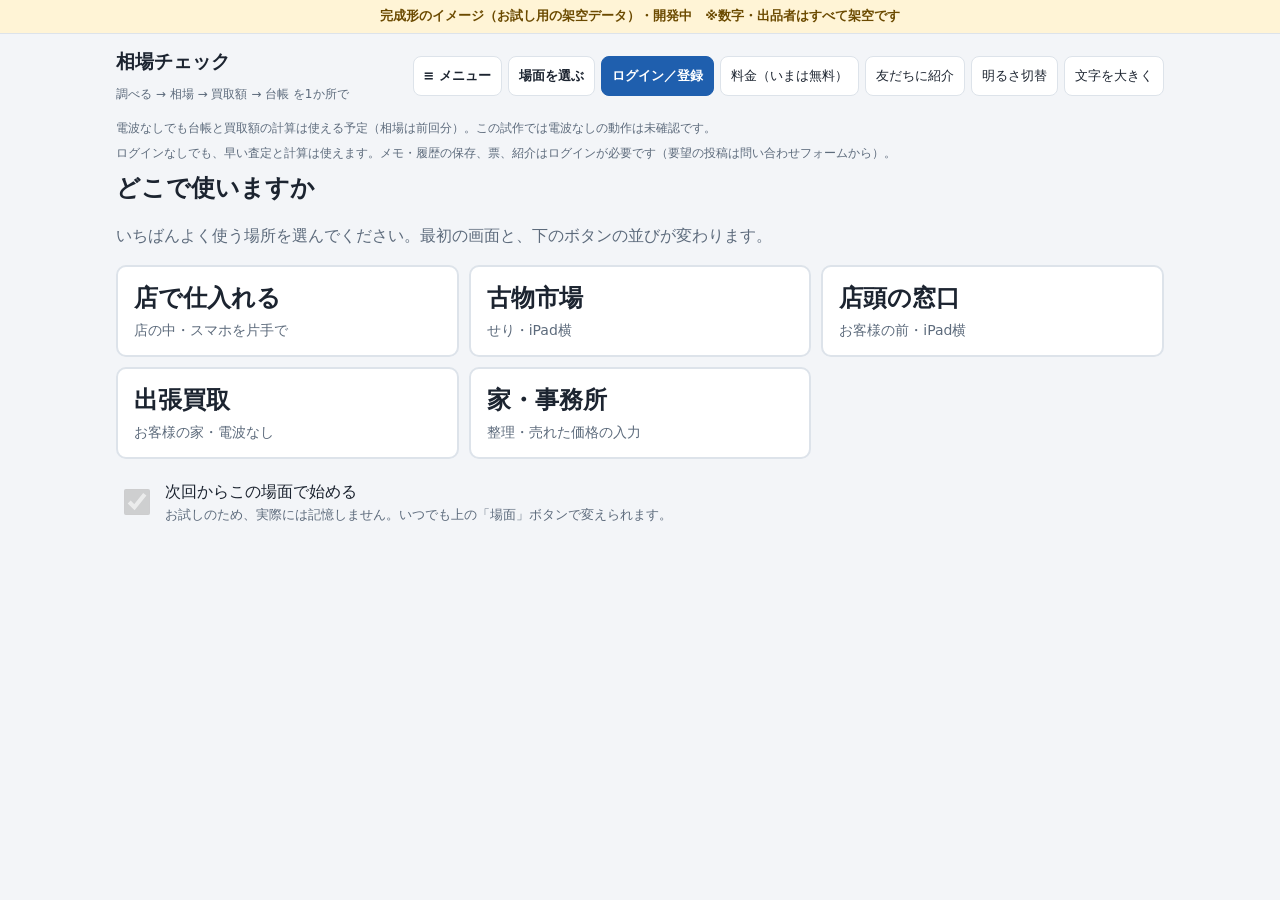
==== commit cfa059a4: "訪問数の集計：運営の端末を数えない設定（#toggle-goatcounter）を追加" ====
--- a/demo.html
+++ b/demo.html
@@ -673,7 +673,7 @@
 <label>明るさ</label><button id="mntheme" style="width:100%;min-height:48px">明るさ切替</button></div>
 <div class="card"><h3>システムの改修履歴（1日1行）</h3>
 <ul class="log" style="margin:0;padding-left:18px">
-<li>5.1〜5.6（10/20）説明ページから店頭の買取へ直行・見出しの言い換え・値札判定の誤判定を修正／共同開発メンバーは先着の割引特典だけと明記／せりで出品番号と上限を入れる欄・落札の取り消し／全画面に安値・平均・高値（上限は安値基準）・どの画面から買っても台帳に届く・台帳の訂正・押し間違えの戻し方／まだ作れていない機能を「検討中」に／メニュー（お知らせ・設定・改修履歴）を新設・要望の対応履歴を分けた</li>
+<li>5.1〜5.7（10/20）説明ページから店頭の買取へ直行・見出しの言い換え・値札判定の誤判定を修正／共同開発メンバーは先着の割引特典だけと明記／せりで出品番号と上限を入れる欄・落札の取り消し／全画面に安値・平均・高値（上限は安値基準）・どの画面から買っても台帳に届く・台帳の訂正・押し間違えの戻し方／まだ作れていない機能を「検討中」に／メニュー（お知らせ・設定・改修履歴）を新設・要望の対応履歴を分けた／値札判定で品を替えたら確認チェックを外す・場面を選ぶ前のタブを5つに・台帳に届いた品を1押しで記録</li>
 <li>4.1（10/19）せりの状態ボタン・一覧にない品の案内・お試し専用の色分け</li>
 <li>3.1〜3.2（10/18）型番は完全一致のみ判定・電波なしの表示を正直に・「文字 大」・用語の注釈・この画面／言い換え・JANコード13桁・候補0件の案内・せりの上限を手数料込みに</li>
 <li>2.1（10/17）スマホのヘッダーを1行に・判定結果を上に・注意書きを「ⓘ」に</li>
@@ -702,7 +702,7 @@
 <label>値札の額（円）</label>
 <input id="tgp" class="bigin" type="number" inputmode="numeric" value="9800" aria-label="値札の額">
 <div class="card kbig" id="tgres" style="margin:8px 0"></div>
-<label class="chk"><input type="checkbox" id="tgc" checked><span>型番・色・付属品を見た<em>簡易の確認です。違う型番だと判定が外れます。</em></span></label>
+<label class="chk"><input type="checkbox" id="tgc"><span>型番・色・付属品を見た<em>簡易の確認です。違う型番だと判定が外れます。</em></span></label>
 <p class="note" style="margin:8px 0 0">S＝新品同様／A＝美品・付属品そろう／B＝使用感あり・動作OK／C＝傷・欠品・難あり</p><div class="rk4" id="tgr" style="margin-top:8px"></div></div>
 <div class="card"><h3>この型番の自分の実績</h3><div id="tgmine" class="note"></div></div>
 <div class="card"><h3>直近の判定</h3><ul class="log" id="tgh"></ul><p class="note" id="tgdone"></p></div>
@@ -891,7 +891,7 @@
 mmRender();authUI();
 
 /* 画面切替・鍵 */
-function show(s){$$('#tabs button').forEach(x=>x.classList.toggle('on',x.dataset.s===s));$$('.screen').forEach(x=>x.classList.toggle('on',x.id===s));$('#topwrap').hidden=(s==='s0'||NEWS.includes(s));$('#tabs').hidden=(s==='s16');scrollTo(0,0);updStrip();
+function show(s){$$('#tabs button').forEach(x=>x.classList.toggle('on',x.dataset.s===s));$$('.screen').forEach(x=>x.classList.toggle('on',x.id===s));$('#topwrap').hidden=(s==='s0'||NEWS.includes(s));$('#tabs').hidden=(s==='s16');{let sc;try{sc=scene}catch(e){sc=null}if(!sc&&s!=='s16')$$('#tabs button').forEach(b=>{b.hidden=!['s0','s4','s5','s6','s17'].includes(b.dataset.s);});}scrollTo(0,0);updStrip();
  if(s==='s11')renderTag();if(s==='s12'){renderAuList();renderAuDetail();renderAuRec();}if(s==='s13')cSelect(cqI);if(s==='s14')renderVisit();if(s==='s15')renderOffice();if(s==='s16')renderScGrid();
  renderAll();}
 $('#tabs').onclick=e=>{const b=e.target.closest('button');if(b)show(b.dataset.s);};
@@ -1071,8 +1071,8 @@
 function ledFill(o){ledClear();$('#lit').value=o.item||'';$('#lft').value=o.feat||'';$('#lb').value=o.offer||'';$('#lcat').value=o.cat||CATS[o.i]||CATS[0];$('#lqty').value=o.qty||1;
  CUR.i=o.i;CUR.pid=o.pid||null;CUR.ref=o.ref||null;LBACK=o.s?{s:o.s}:null;if(o.who)$('#lnm').value=o.who;updId();}
 function renderPend(){const b=$('#pendbox');b.hidden=!PEND.length;if(!PEND.length){b.textContent='';return;}
- b.innerHTML='<h3 style="margin-top:0">未保存の品 '+PEND.length+' 点</h3><p class="note">ほかの画面から届いた品です。1点ずつ「入力する」を押し、相手方などを確かめて「台帳に記録する」で保存します。</p>'+PEND.map(p=>'<div class="vrow"><b>'+esc(p.item)+'</b>　'+yen(p.offer)+' 円<br><small class="note">'+esc(p.from||'')+(CUR.pid===p.pid?'・いま入力中':'')+'</small><div class="row" style="margin-top:6px"><button data-pl="'+p.pid+'">入力する</button><button data-px="'+p.pid+'">台帳に送らない</button></div></div>').join('');}
-function loadPend(pid){const p=PEND.find(x=>x.pid===pid);if(!p)return;ledFill({pid:p.pid,i:p.i,item:p.item,feat:p.feat,offer:p.offer,qty:p.qty,ref:p.ref,s:p.s,who:p.who});$('#lbinfo').textContent=p.info||'';renderPend();}
+ b.innerHTML='<h3 style="margin-top:0">未保存の品 '+PEND.length+' 点</h3><p class="note">ほかの画面から届いた品です。1点ずつ「入力する」を押し、相手方などを確かめて「確認して台帳に記録する」で保存します。品目・特徴・買取額は届いた内容が入っています。氏名・住所など相手方だけ入れてください。</p>'+PEND.map(p=>'<div class="vrow"><b>'+esc(p.item)+'</b>　'+yen(p.offer)+' 円<br><small class="note">'+esc(p.from||'')+(CUR.pid===p.pid?'・いま入力中':'')+'</small><div class="row" style="margin-top:6px"><button data-pl="'+p.pid+'">入力する</button><button data-px="'+p.pid+'">台帳に送らない</button></div></div>').join('');}
+function loadPend(pid){const p=PEND.find(x=>x.pid===pid);if(!p)return;ledFill({pid:p.pid,i:p.i,item:p.item,feat:p.feat,offer:p.offer,qty:p.qty,ref:p.ref,s:p.s,who:p.who});$('#lbinfo').textContent=p.info||'';$('#save').textContent=CUR.pid?'確認して台帳に記録する':'台帳に記録する';renderPend();const e1=['lnm','lage','laddr'].map(k=>$('#'+k)).find(x=>!x.value);if(e1){e1.scrollIntoView({block:'center'});e1.focus();}}
 function sendPend(list,msg){list.forEach(o=>{const ex=o.key&&PEND.find(p=>p.key===o.key);if(ex)Object.assign(ex,o,{pid:ex.pid});else PEND.push({...o,pid:++pidc});});
  const f=PEND.find(p=>p.key===list[0].key);show('s4');if(f)loadPend(f.pid);$('#dmsg').textContent=msg;}
 $('#pendbox').onclick=e=>{const l=e.target.closest('[data-pl]'),x=e.target.closest('[data-px]');
@@ -1350,8 +1350,8 @@
  $('#tgmine').textContent=sold.length?'過去 '+sold.length+' 件：買値に対する売値は平均 '+Math.round(sold.reduce((s,h)=>s+h.sell/h.buy,0)/sold.length*100)+'%、売れるまでふつう '+Math.round(med(sold.map(h=>h.db-h.ds)))+' 日（例）':'この型番の売却済みの記録はまだありません。';
  const ul=$('#tgh');ul.textContent='';if(!tgH.length)ul.appendChild(el('li','note','まだ判定の履歴はありません。'));tgH.slice(0,5).forEach(t=>ul.appendChild(el('li',null,t)));}
 $('#s11').addEventListener('click',e=>{const a=e.target.closest('[data-tg]'),r=e.target.closest('[data-tr]');
- if(a){tgI=+a.dataset.tg;$('#tgm').value=PR[tgI].model;$('#tgnote').textContent='';}if(r)tgR=r.dataset.tr;if(a||r)renderTag();});
-$('#tgm').oninput=e=>{const i=match(e.target.value);if(i<0){$('#tgnote').textContent=e.target.value.trim()?NOHIT(e.target.value):'';const b=$('#tgres');b.textContent='';b.appendChild(el('div','note','型番が見つからないため判定できません'));$('#tgbuy').disabled=true;$('#tgskip').disabled=true;return;}$('#tgnote').textContent='';tgI=i;renderTag();};
+ if(a){if(tgI!==+a.dataset.tg)$('#tgc').checked=false;tgI=+a.dataset.tg;$('#tgm').value=PR[tgI].model;$('#tgnote').textContent='';}if(r)tgR=r.dataset.tr;if(a||r)renderTag();});
+$('#tgm').oninput=e=>{const i=match(e.target.value);if(i<0){$('#tgnote').textContent=e.target.value.trim()?NOHIT(e.target.value):'';const b=$('#tgres');b.textContent='';b.appendChild(el('div','note','型番が見つからないため判定できません'));$('#tgbuy').disabled=true;$('#tgskip').disabled=true;return;}$('#tgnote').textContent='';if(tgI!==i)$('#tgc').checked=false;tgI=i;renderTag();};
 function tgReveal(){setTimeout(()=>{const b=$('#tgres');if(!b||$('#tgbuy').disabled)return;const r=b.getBoundingClientRect(),ymax=innerHeight-170;if(r.top<0||r.bottom>ymax)scrollBy({top:r.bottom-ymax+12,behavior:'smooth'});},60);}
 $('#tgp').oninput=()=>{renderTag();tgReveal();};$('#tgc').onchange=()=>{renderTag();tgReveal();};
 /* メニューの手数料はせりの欄と同じ値を共有 */
@@ -1496,6 +1496,7 @@
 addEventListener('hashchange',()=>{const m=location.hash.match(/scene=(\w+)/);if(m&&SC[m[1]])setScene(m[1]);});
 let rz;addEventListener('resize',()=>{clearTimeout(rz);rz=setTimeout(renderAll,150);});
 </script>
+<script>if(location.hash==='#toggle-goatcounter'){try{if(localStorage.getItem('skipgc')==='t'){localStorage.removeItem('skipgc');alert('この端末の訪問を、また数えるようにしました')}else{localStorage.setItem('skipgc','t');alert('この端末の訪問は、今後数えません')}}catch(e){alert('この端末では設定できませんでした')}}</script>
 <script data-goatcounter="https://security-madoguchi.goatcounter.com/count" async src="//gc.zgo.at/count.js"></script>
 </body>
 </html>
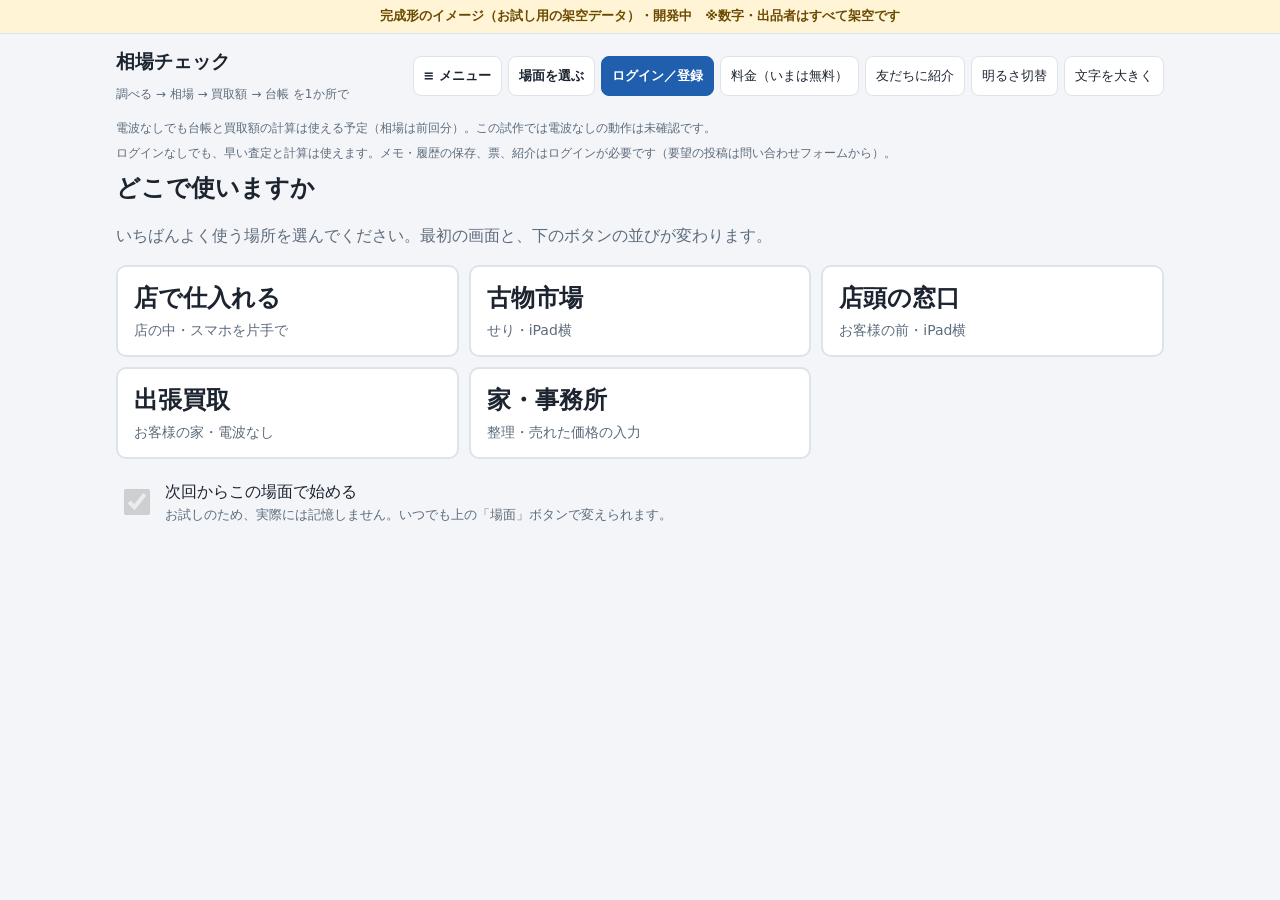
==== commit d930d19f: "6.1：使い方のページ3つ（相場検索のやり方・買取価格の計算・仕入れ値の上限計算）・説明ページに案内・サイトマップ更新" ====
--- a/demo.html
+++ b/demo.html
@@ -673,6 +673,7 @@
 <label>明るさ</label><button id="mntheme" style="width:100%;min-height:48px">明るさ切替</button></div>
 <div class="card"><h3>システムの改修履歴（1日1行）</h3>
 <ul class="log" style="margin:0;padding-left:18px">
+<li>6.1（10/23）使い方のページを3つ追加（相場検索のやり方・買取価格の計算と早見表・仕入れ値の上限と損をしない売値）</li>
 <li>5.1〜5.7（10/20）説明ページから店頭の買取へ直行・見出しの言い換え・値札判定の誤判定を修正／共同開発メンバーは先着の割引特典だけと明記／せりで出品番号と上限を入れる欄・落札の取り消し／全画面に安値・平均・高値（上限は安値基準）・どの画面から買っても台帳に届く・台帳の訂正・押し間違えの戻し方／まだ作れていない機能を「検討中」に／メニュー（お知らせ・設定・改修履歴）を新設・要望の対応履歴を分けた／値札判定で品を替えたら確認チェックを外す・場面を選ぶ前のタブを5つに・台帳に届いた品を1押しで記録</li>
 <li>4.1（10/19）せりの状態ボタン・一覧にない品の案内・お試し専用の色分け</li>
 <li>3.1〜3.2（10/18）型番は完全一致のみ判定・電波なしの表示を正直に・「文字 大」・用語の注釈・この画面／言い換え・JANコード13桁・候補0件の案内・せりの上限を手数料込みに</li>
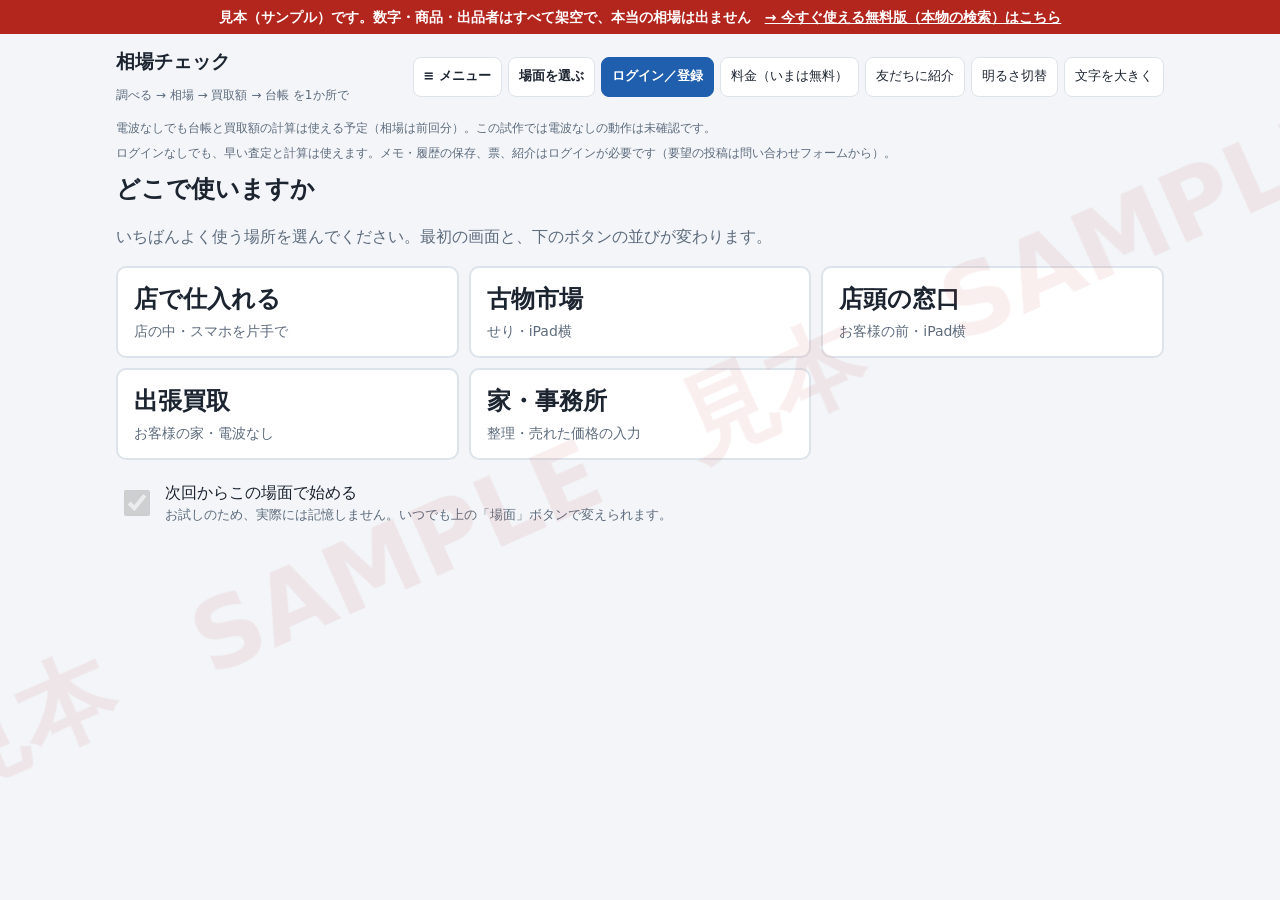
==== commit 31a664f3: "6.2：見本の画面に赤い帯と透かし・説明ページで使える道具と見本を分ける・楽天の値段の自動表示（キー設定まで非表示）" ====
--- a/demo.html
+++ b/demo.html
@@ -4,7 +4,7 @@
 <meta charset="utf-8">
 <meta name="viewport" content="width=device-width,initial-scale=1">
 <meta name="robots" content="noindex">
-<title>相場チェック｜完成形のイメージ（お試し）</title>
+<title>【見本】相場チェック｜完成形のイメージ（架空のデータ）</title>
 <style>
 :root{--bg:#f3f5f8;--card:#fff;--ink:#1c2430;--sub:#5d6b7c;--line:#dde3ea;--pri:#1f5fae;--pri-ink:#fff;--ok:#1d7a4d;--warn:#b25e00;--ng:#b3261e;--band:#fff4d6;--band-ink:#6b4a00;--soft:#eaf1fb;--c1:#1f5fae;--c2:#c2410c;--c3:#7b3fa0;--c4:#0f766e;--c5:#a16207;--c6:#be185d;--c7:#4d7c0f}
 @media (prefers-color-scheme:dark){:root:not([data-theme=light]){--bg:#0f1318;--card:#181e26;--ink:#e6ebf1;--sub:#9aa7b6;--line:#2b3440;--pri:#5b9bea;--pri-ink:#0b1320;--ok:#4cc38a;--warn:#e6a04a;--ng:#ff8a80;--band:#3a2f10;--band-ink:#ffdf91;--soft:#1b2736;--c1:#6aa8f5;--c2:#f08a5d;--c3:#c39be0;--c4:#4fd1c0;--c5:#e5c158;--c6:#f08cb8;--c7:#a3d65c}}
@@ -13,6 +13,8 @@
 [hidden]{display:none!important}
 body{margin:0;background:var(--bg);color:var(--ink);font:16px/1.6 system-ui,"Hiragino Sans","Yu Gothic UI",Meiryo,sans-serif;padding-bottom:84px}
 .band{position:sticky;top:0;z-index:40;background:var(--band);color:var(--band-ink);font-size:13px;text-align:center;padding:6px 10px;border-bottom:1px solid var(--line);font-weight:600}
+.sampleband{background:#b3261e;color:#fff;font-size:14px;border-bottom:0}.sampleband a{color:#fff;text-decoration:underline;white-space:nowrap}
+body::after{content:"見本　SAMPLE　見本　SAMPLE";position:fixed;left:50%;top:50%;transform:translate(-50%,-50%) rotate(-24deg);font-size:min(11vw,96px);font-weight:900;color:#b3261e;opacity:.07;white-space:nowrap;pointer-events:none;z-index:30}
 header{display:flex;align-items:center;gap:10px;padding:12px 16px;max-width:1080px;margin:0 auto}
 header h1{font-size:19px;margin:0;flex:1}
 header small{color:var(--sub);font-weight:400;font-size:12px}
@@ -202,7 +204,7 @@
 </style>
 </head>
 <body>
-<div class="band">完成形のイメージ（お試し用の架空データ）・開発中　※数字・出品者はすべて架空です</div>
+<div class="band sampleband"><b>見本（サンプル）</b>です。数字・商品・出品者はすべて架空で、本当の相場は出ません　<a href="./">→ 今すぐ使える無料版（本物の検索）はこちら</a></div>
 <header><h1>相場チェック<br><small>調べる → 相場 → 買取額 → 台帳 を1か所で</small></h1><div class="hmob"><button id="hscene" data-go="s16"><b>相場チェック</b><small>場面を選ぶ</small></button><button class="themebtn" id="lgbtn2" aria-pressed="false" aria-label="文字を大きくする">文字 大</button><button class="themebtn" id="hmenu" data-go="s17">≡ メニュー</button></div><div class="hbtns" id="hbtns"><button class="themebtn" id="hmenu2" data-go="s17" style="font-weight:700">≡ メニュー</button><button class="themebtn" id="scbtn" data-go="s16" style="font-weight:700">場面を選ぶ</button><button class="themebtn pri" id="authbtn" data-go="s9" style="font-weight:700">ログイン／登録</button><button class="themebtn" data-go="s7">料金（いまは無料）</button><button class="themebtn" data-go="s8">友だちに紹介</button><button class="themebtn" id="themebtn">明るさ切替</button><button class="themebtn" id="lgbtn" aria-pressed="false">文字を大きく</button></div></header>
 <div class="wrap"><div class="infopc"><p class="offl">電波なしでも台帳と買取額の計算は使える予定（相場は前回分）。この試作では電波なしの動作は未確認です。</p>
 <p class="note" style="margin:0 0 6px;font-size:12px">ログインなしでも、早い査定と計算は使えます。メモ・履歴の保存、票、紹介はログインが必要です（要望の投稿は問い合わせフォームから）。</p></div>
@@ -673,7 +675,7 @@
 <label>明るさ</label><button id="mntheme" style="width:100%;min-height:48px">明るさ切替</button></div>
 <div class="card"><h3>システムの改修履歴（1日1行）</h3>
 <ul class="log" style="margin:0;padding-left:18px">
-<li>6.1（10/23）使い方のページを3つ追加（相場検索のやり方・買取価格の計算と早見表・仕入れ値の上限と損をしない売値）</li>
+<li>6.1〜6.2（10/23）使い方のページを3つ追加（相場検索のやり方・買取価格の計算と早見表・仕入れ値の上限と損をしない売値）／見本の画面に赤い帯と透かしを入れ、説明ページで「いま使える道具」と「見本」を分けた</li>
 <li>5.1〜5.7（10/20）説明ページから店頭の買取へ直行・見出しの言い換え・値札判定の誤判定を修正／共同開発メンバーは先着の割引特典だけと明記／せりで出品番号と上限を入れる欄・落札の取り消し／全画面に安値・平均・高値（上限は安値基準）・どの画面から買っても台帳に届く・台帳の訂正・押し間違えの戻し方／まだ作れていない機能を「検討中」に／メニュー（お知らせ・設定・改修履歴）を新設・要望の対応履歴を分けた／値札判定で品を替えたら確認チェックを外す・場面を選ぶ前のタブを5つに・台帳に届いた品を1押しで記録</li>
 <li>4.1（10/19）せりの状態ボタン・一覧にない品の案内・お試し専用の色分け</li>
 <li>3.1〜3.2（10/18）型番は完全一致のみ判定・電波なしの表示を正直に・「文字 大」・用語の注釈・この画面／言い換え・JANコード13桁・候補0件の案内・せりの上限を手数料込みに</li>
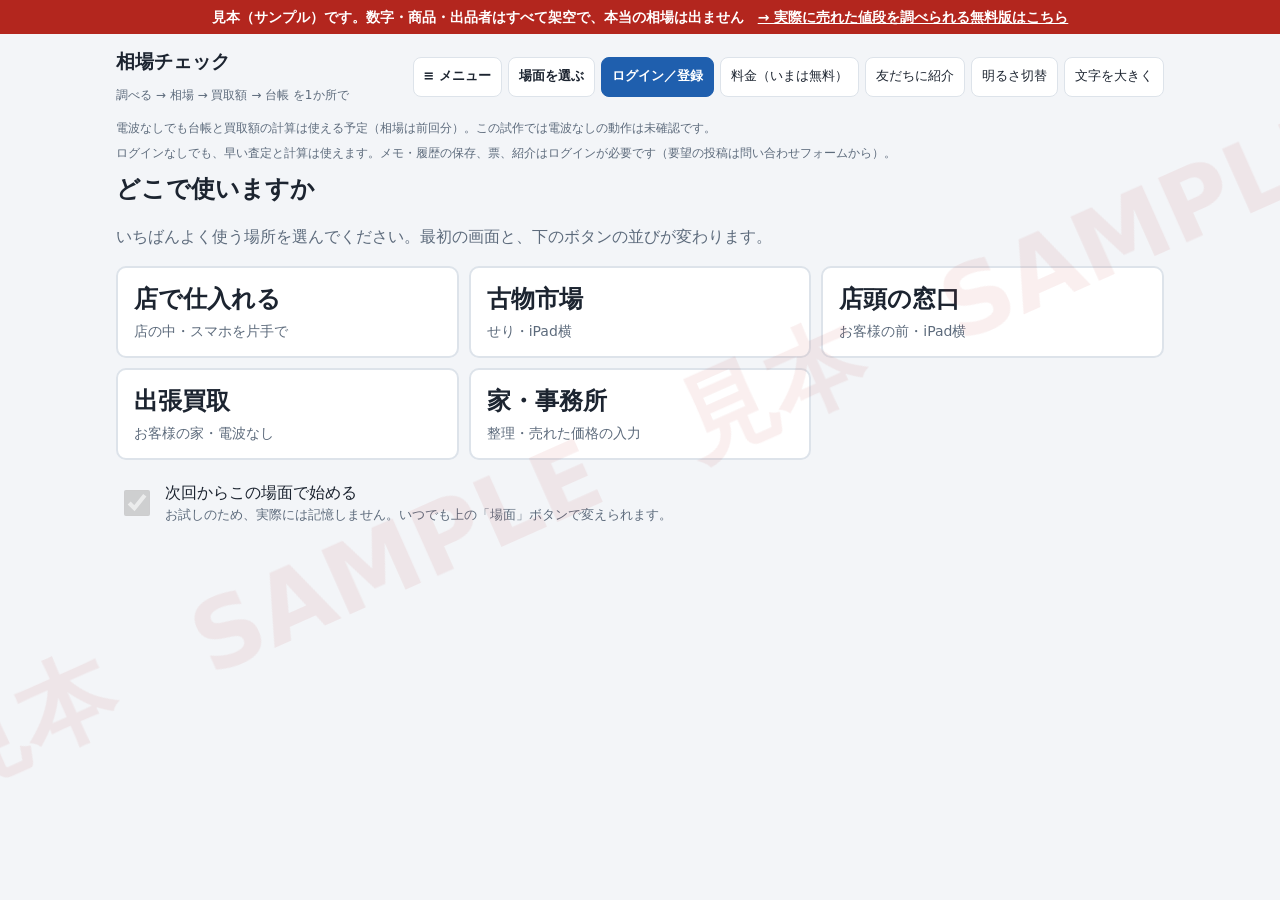
==== commit d394153e: "文面の修正（「本物の道具」「本物の検索」を自然な表現に）" ====
--- a/demo.html
+++ b/demo.html
@@ -204,7 +204,7 @@
 </style>
 </head>
 <body>
-<div class="band sampleband"><b>見本（サンプル）</b>です。数字・商品・出品者はすべて架空で、本当の相場は出ません　<a href="./">→ 今すぐ使える無料版（本物の検索）はこちら</a></div>
+<div class="band sampleband"><b>見本（サンプル）</b>です。数字・商品・出品者はすべて架空で、本当の相場は出ません　<a href="./">→ 実際に売れた値段を調べられる無料版はこちら</a></div>
 <header><h1>相場チェック<br><small>調べる → 相場 → 買取額 → 台帳 を1か所で</small></h1><div class="hmob"><button id="hscene" data-go="s16"><b>相場チェック</b><small>場面を選ぶ</small></button><button class="themebtn" id="lgbtn2" aria-pressed="false" aria-label="文字を大きくする">文字 大</button><button class="themebtn" id="hmenu" data-go="s17">≡ メニュー</button></div><div class="hbtns" id="hbtns"><button class="themebtn" id="hmenu2" data-go="s17" style="font-weight:700">≡ メニュー</button><button class="themebtn" id="scbtn" data-go="s16" style="font-weight:700">場面を選ぶ</button><button class="themebtn pri" id="authbtn" data-go="s9" style="font-weight:700">ログイン／登録</button><button class="themebtn" data-go="s7">料金（いまは無料）</button><button class="themebtn" data-go="s8">友だちに紹介</button><button class="themebtn" id="themebtn">明るさ切替</button><button class="themebtn" id="lgbtn" aria-pressed="false">文字を大きく</button></div></header>
 <div class="wrap"><div class="infopc"><p class="offl">電波なしでも台帳と買取額の計算は使える予定（相場は前回分）。この試作では電波なしの動作は未確認です。</p>
 <p class="note" style="margin:0 0 6px;font-size:12px">ログインなしでも、早い査定と計算は使えます。メモ・履歴の保存、票、紹介はログインが必要です（要望の投稿は問い合わせフォームから）。</p></div>
@@ -675,7 +675,7 @@
 <label>明るさ</label><button id="mntheme" style="width:100%;min-height:48px">明るさ切替</button></div>
 <div class="card"><h3>システムの改修履歴（1日1行）</h3>
 <ul class="log" style="margin:0;padding-left:18px">
-<li>6.1〜6.2（10/23）使い方のページを3つ追加（相場検索のやり方・買取価格の計算と早見表・仕入れ値の上限と損をしない売値）／見本の画面に赤い帯と透かしを入れ、説明ページで「いま使える道具」と「見本」を分けた</li>
+<li>6.1〜6.3（10/23）買取額の計算で品物の状態（新品に近い7割・使用感あり4割・ジャンク2割）を選べるように・利益の初期値を40%に・楽天の販売中の値段をその場で表示／使い方のページを3つ追加（相場検索のやり方・買取価格の計算と早見表・仕入れ値の上限と損をしない売値）／見本の画面に赤い帯と透かしを入れ、説明ページで「いま使える道具」と「見本」を分けた</li>
 <li>5.1〜5.7（10/20）説明ページから店頭の買取へ直行・見出しの言い換え・値札判定の誤判定を修正／共同開発メンバーは先着の割引特典だけと明記／せりで出品番号と上限を入れる欄・落札の取り消し／全画面に安値・平均・高値（上限は安値基準）・どの画面から買っても台帳に届く・台帳の訂正・押し間違えの戻し方／まだ作れていない機能を「検討中」に／メニュー（お知らせ・設定・改修履歴）を新設・要望の対応履歴を分けた／値札判定で品を替えたら確認チェックを外す・場面を選ぶ前のタブを5つに・台帳に届いた品を1押しで記録</li>
 <li>4.1（10/19）せりの状態ボタン・一覧にない品の案内・お試し専用の色分け</li>
 <li>3.1〜3.2（10/18）型番は完全一致のみ判定・電波なしの表示を正直に・「文字 大」・用語の注釈・この画面／言い換え・JANコード13桁・候補0件の案内・せりの上限を手数料込みに</li>
